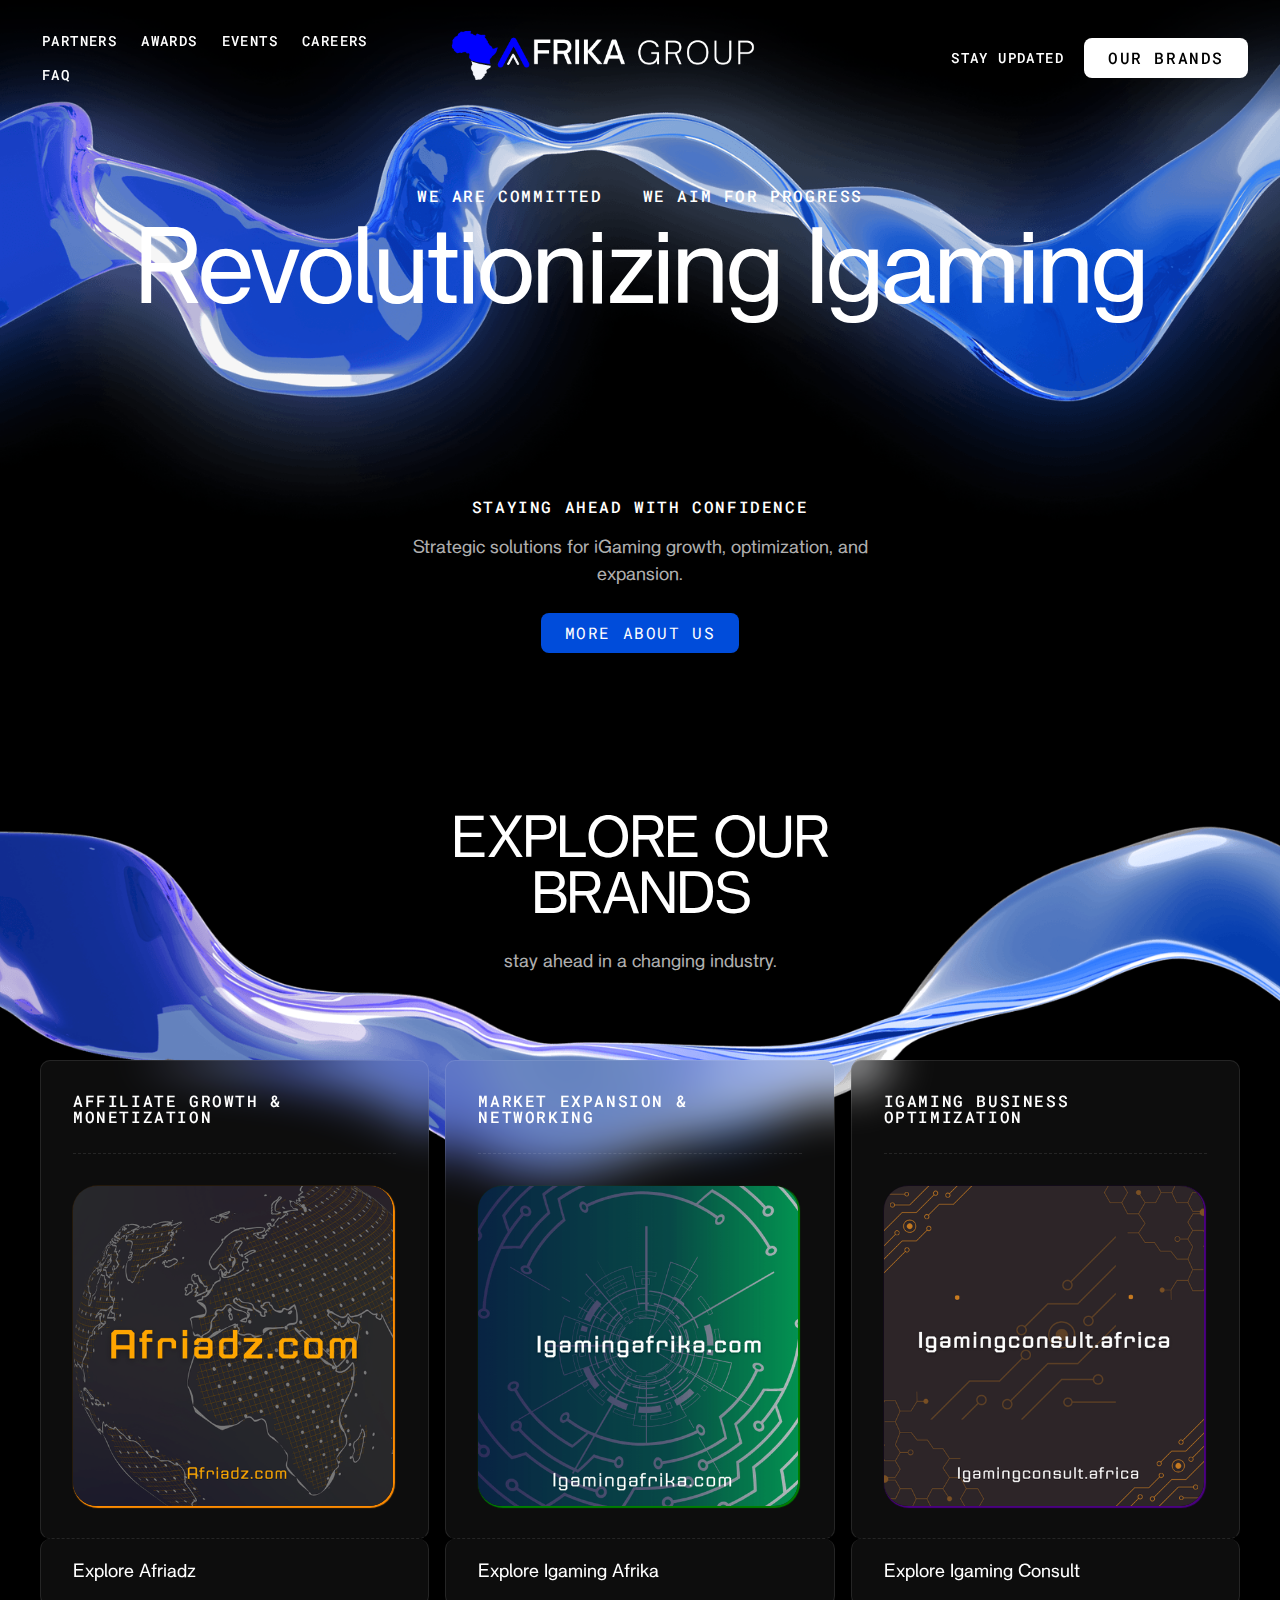
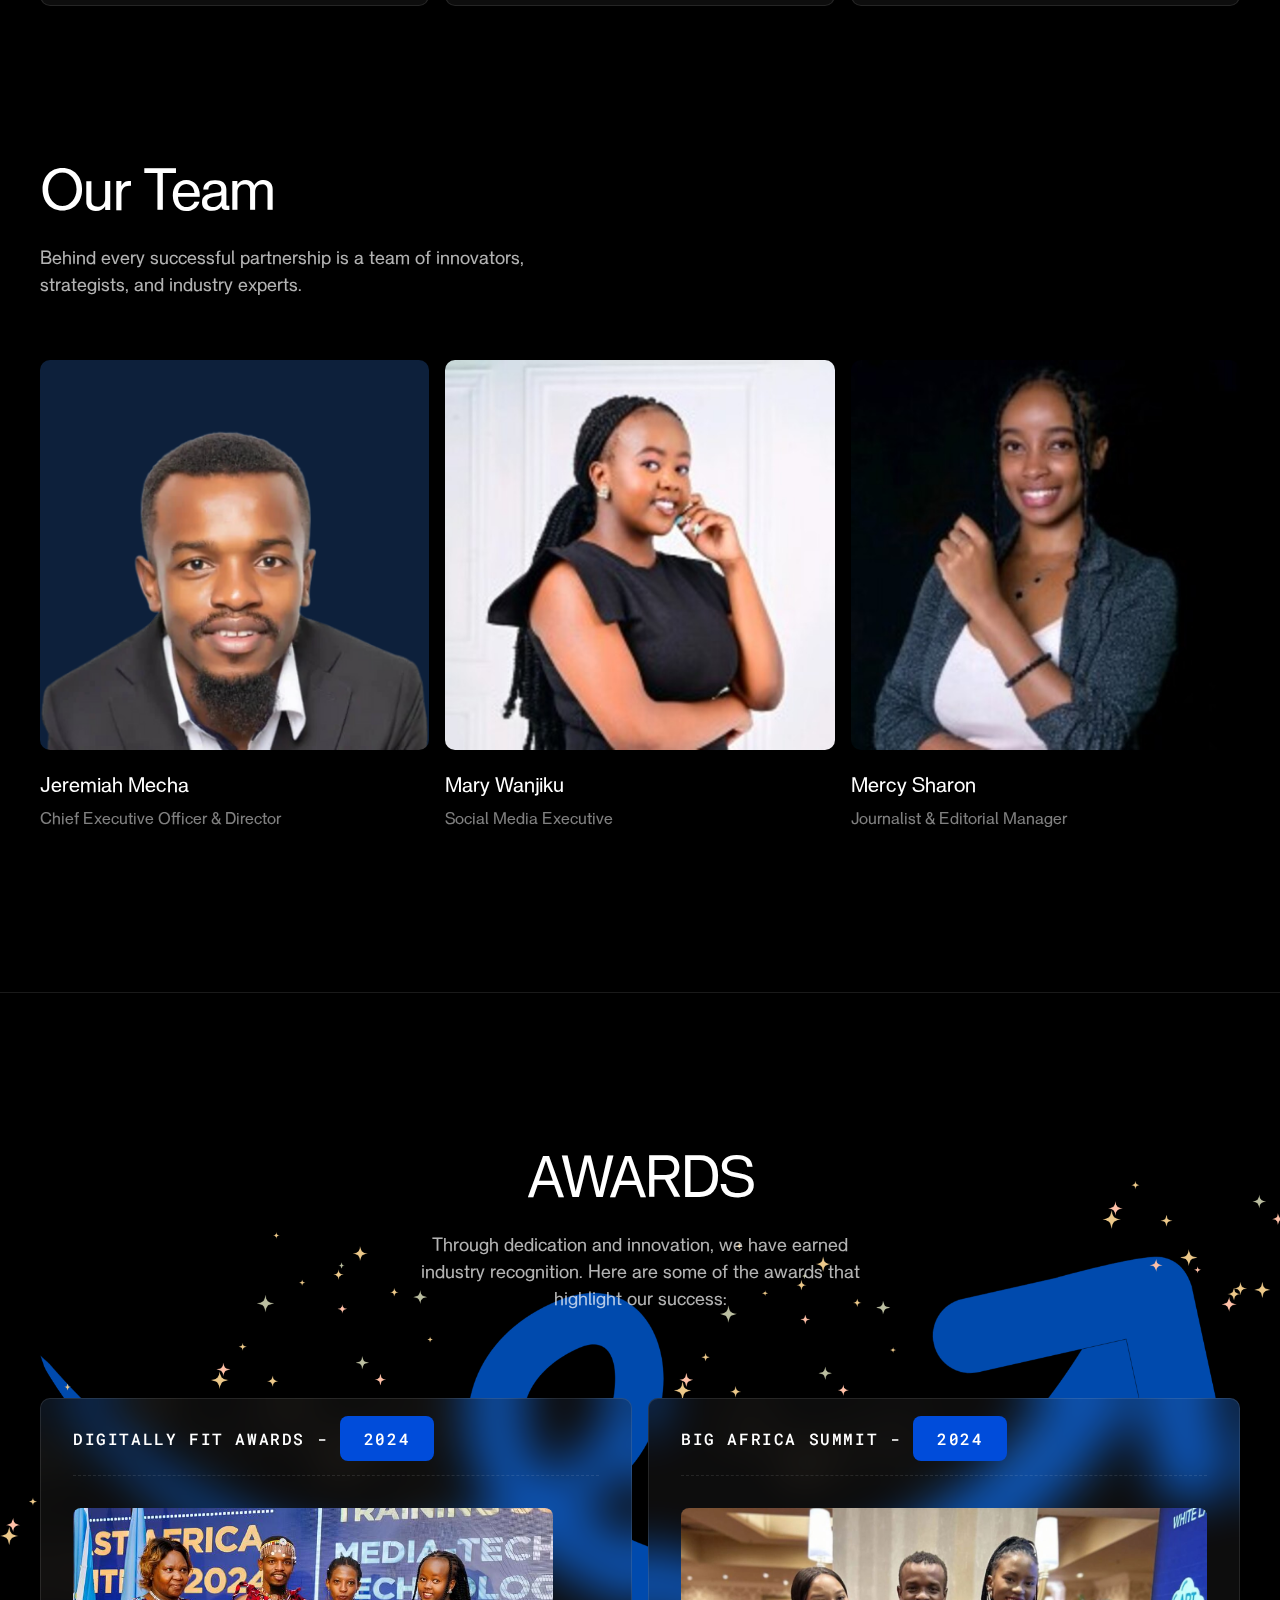
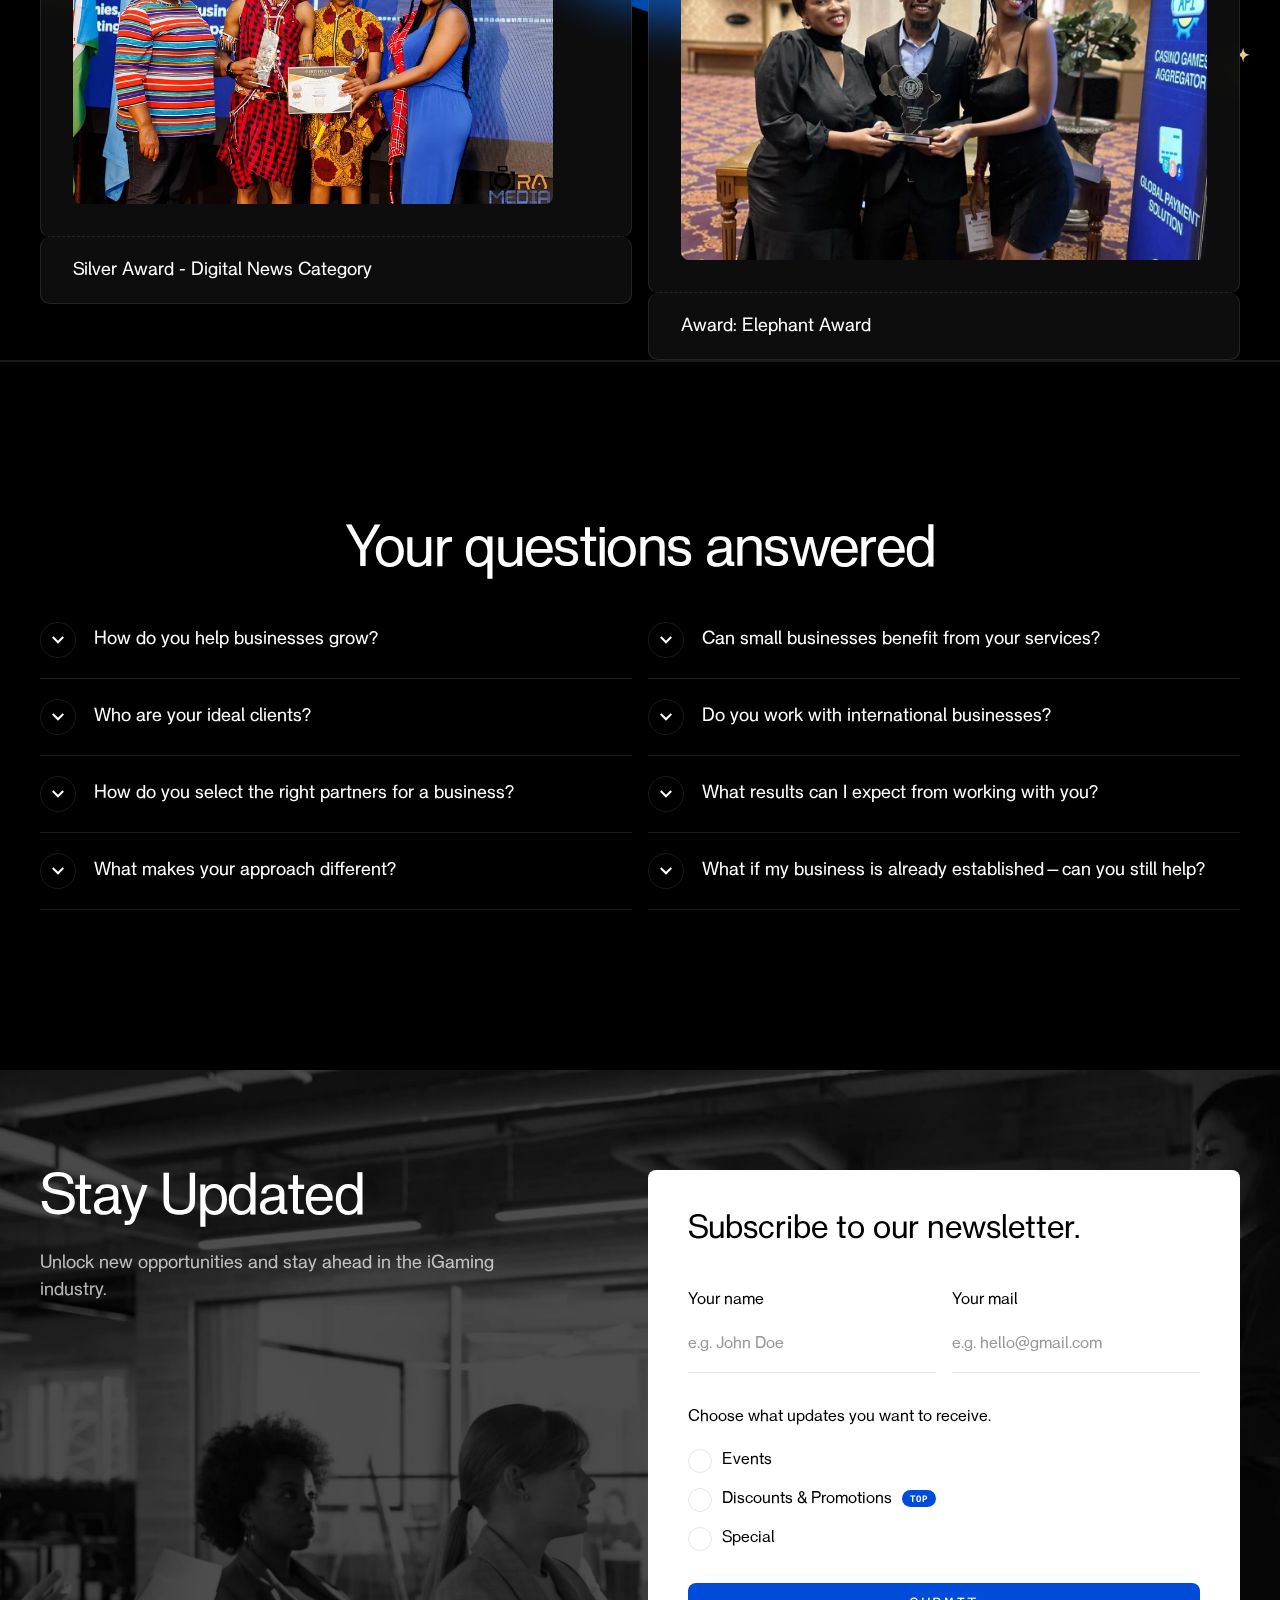
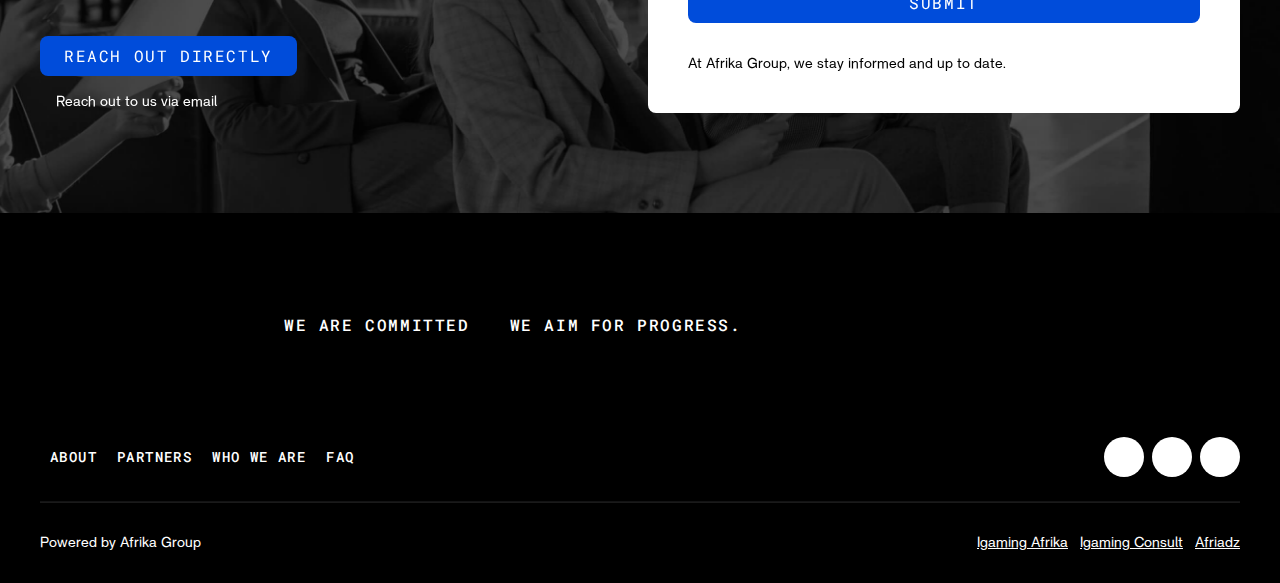
==== index.html @ 5b132856 "all" ====
<!DOCTYPE html><!-- This site was created in Webflow. https://webflow.com -->
<!-- Last Published: Sat Feb 15 2025 08:48:13 GMT+0000 (Coordinated Universal Time) -->
<html data-wf-domain="jeremiahs-supercool-site-c02267.webflow.io" data-wf-page="67b03b246d40c60acac0adfa" data-wf-site="67b03b246d40c60acac0adc1" data-wf-status="1">

<head>
	<meta charset="utf-8">
	<title>Afrika Group | Revolutionizing Igaming</title>
	<meta content="Revolutionizing Igaming - Strategic solutions for iGaming growth, optimization, and expansion." property="og:title">
	<meta content="Revolutionizing Igaming - Strategic solutions for iGaming growth, optimization, and expansion." property="twitter:title">
	<meta content="width=device-width, initial-scale=1" name="viewport">
	<link href="../cdn.prod.website-files.com/67b03b246d40c60acac0adc1/css/jeremiahs-supercool-site-c02267.webflow.5935816cc.css" rel="stylesheet" type="text/css">
	<link href="https://fonts.googleapis.com" rel="preconnect">
	<link href="https://fonts.gstatic.com" rel="preconnect" crossorigin="anonymous">
	<script src="../ajax.googleapis.com/ajax/libs/webfont/1.6.26/webfont.js" type="text/javascript"></script>
	<script type="text/javascript">
		WebFont.load({
			google: {
				families: ["Roboto Mono:regular,500,600,700"]
			}
		});
	</script>
	<script type="text/javascript">
		! function (o, c) {
			var n = c.documentElement,
				t = " w-mod-";
			n.className += t + "js", ("ontouchstart" in o || o.DocumentTouch && c instanceof DocumentTouch) && (n.className += t + "touch")
		}(window, document);
	</script>
	<link href="../cdn.prod.website-files.com/67b03b246d40c60acac0adc1/67b042ef4b77b1d5955466fb_logo3.svg" rel="shortcut icon" type="image/x-icon">
	<link href="../cdn.prod.website-files.com/67b03b246d40c60acac0adc1/67b042ef4b77b1d5955466fb_logo3.svg" rel="apple-touch-icon">
</head>


<style>

	:root {
		--hue: 223;
		--bg: hsl(var(--hue),90%,95%);
		--fg: hsl(var(--hue),90%,5%);
		--trans-dur: 0.3s;
		font-size: calc(16px + (24 - 16) * (100vw - 320px) / (1280 - 320));
	}
	
	#the_loader {
		padding: 1.5em 0;
		background-color: var(--bg);
		color: var(--fg);
		font: 1em/1.5 sans-serif;
		height: 100vh;
		display: grid;
		place-items: center;
		transition: background-color var(--trans-dur);
	}
	.ip {
		width: 8em;
		height: 4em;
	}
	.ip__track {
		stroke: hsl(var(--hue),90%,90%);
		transition: stroke var(--trans-dur);
	}
	.ip__worm1,
	.ip__worm2 {
		animation: worm1 2s linear infinite;
	}
	.ip__worm2 {
		animation-name: worm2;
	}
	
	/* Dark theme */
	@media (prefers-color-scheme: dark) {
		:root {
			--bg: hsl(var(--hue),90%,5%);
			--fg: hsl(var(--hue),90%,95%);
		}
		.ip__track {
			stroke: hsl(var(--hue),90%,15%);
		}
	}
	
	/* Animation */
	@keyframes worm1 {
		from {
			stroke-dashoffset: 0;
		}
		50% {
			animation-timing-function: steps(1);
			stroke-dashoffset: -358;
		}
		50.01% {
			animation-timing-function: linear;
			stroke-dashoffset: 358;
		}
		to {
			stroke-dashoffset: 0;
		}
	}
	@keyframes worm2 {
		from {
			stroke-dashoffset: 358;
		}
		50% {
			stroke-dashoffset: 0;
		}
		to {
			stroke-dashoffset: -358;
		}
	}

	@media (max-width: 600px) { 
		.year-button {
			padding: 10px !important;
		}
	}

	@media (max-width: 400px) { 
		.year-button {
			padding: 5px !important;
		}
	}
</style>

<div id="the_loader" style="position: absolute;z-index: 9999;width: 100vw;height: 100vh;">
	<svg class="ip" viewBox="0 0 256 128" width="256px" height="128px" xmlns="http://www.w3.org/2000/svg">
		<defs>
			<linearGradient id="grad1" x1="0" y1="0" x2="1" y2="0">
				<stop offset="0%" stop-color="#5ebd3e" />
				<stop offset="33%" stop-color="#ffb900" />
				<stop offset="67%" stop-color="#f78200" />
				<stop offset="100%" stop-color="#e23838" />
			</linearGradient>
			<linearGradient id="grad2" x1="1" y1="0" x2="0" y2="0">
				<stop offset="0%" stop-color="#e23838" />
				<stop offset="33%" stop-color="#973999" />
				<stop offset="67%" stop-color="#009cdf" />
				<stop offset="100%" stop-color="#5ebd3e" />
			</linearGradient>
		</defs>
		<g fill="none" stroke-linecap="round" stroke-width="16">
			<g class="ip__track" stroke="#ddd">
				<path d="M8,64s0-56,60-56,60,112,120,112,60-56,60-56"/>
				<path d="M248,64s0-56-60-56-60,112-120,112S8,64,8,64"/>
			</g>
			<g stroke-dasharray="180 656">
				<path class="ip__worm1" stroke="url(#grad1)" stroke-dashoffset="0" d="M8,64s0-56,60-56,60,112,120,112,60-56,60-56"/>
				<path class="ip__worm2" stroke="url(#grad2)" stroke-dashoffset="358" d="M248,64s0-56-60-56-60,112-120,112S8,64,8,64"/>
			</g>
		</g>
	</svg>
</div>


<script>
    document.addEventListener("DOMContentLoaded", function () {
      document.getElementById("the_loader").style.display = "none";
    });
  </script>


<body>
	<div class="page-wrap">
		<div data-animation="default" data-collapse="medium" data-duration="400" data-easing="ease" data-easing2="ease" role="banner" class="navbar w-nav">
			<div class="navbar-contents">
				<nav role="navigation" id="w-node-f1c308e5-a656-2ef3-31f7-094629e39794-29e39792" class="nav-menu w-nav-menu">
					<!-- <a href="#About" class="nav-link">About</a> -->
					<a href="partners.html" class="nav-link">partners</a>
					<a href="#awards" class="nav-link">Awards</a>
					<a href="events.html" class="nav-link">Events</a>
					<a href="careers.html" class="nav-link">Careers</a>
					<a href="#FAQ" class="nav-link">FAQ</a>
					<div class="nav-right-content mobile">
						<a href="#our-brands" class="white-button w-button">Our Brands</a>
					</div>
				</nav><img src="./assets/images/logo.png" loading="lazy" id="w-node-c73aadeb-e73d-9218-7974-1951b9d01444-29e39792" alt="" class="image">
				<div id="w-node-f1c308e5-a656-2ef3-31f7-094629e397a4-29e39792" class="nav-right">
					<div class="menu-button w-nav-button"><img loading="lazy" src="../cdn.prod.website-files.com/67b03b246d40c60acac0adc1/67b03b246d40c60acac0ae15_hamburger%20white.svg" alt=""></div>
					<div class="nav-right-content desktop">
						<a href="#stay-updated" class="nav-link">Stay Updated</a>
						<a href="#our-brands" class="white-button w-button">Our Brands</a>
					</div>
				</div>
			</div>
		</div>
		<section class="hero-ribbon-section"><img src="../cdn.prod.website-files.com/67b03b246d40c60acac0adc1/67b03b246d40c60acac0ae3a_hero%20ribbon.png" loading="lazy" sizes="100vw" srcset="../cdn.prod.website-files.com/67b03b246d40c60acac0adc1/67b03b246d40c60acac0ae3a_hero%20ribbon-p-500.png 500w, ../cdn.prod.website-files.com/67b03b246d40c60acac0adc1/67b03b246d40c60acac0ae3a_hero%20ribbon-p-800.png 800w, ../cdn.prod.website-files.com/67b03b246d40c60acac0adc1/67b03b246d40c60acac0ae3a_hero%20ribbon-p-1080.png 1080w, ../cdn.prod.website-files.com/67b03b246d40c60acac0adc1/67b03b246d40c60acac0ae3a_hero%20ribbon-p-1600.png 1600w, ../cdn.prod.website-files.com/67b03b246d40c60acac0adc1/67b03b246d40c60acac0ae3a_hero%20ribbon-p-2000.png 2000w, ../cdn.prod.website-files.com/67b03b246d40c60acac0adc1/67b03b246d40c60acac0ae3a_hero%20ribbon-p-2600.png 2600w, ../cdn.prod.website-files.com/67b03b246d40c60acac0adc1/67b03b246d40c60acac0ae3a_hero%20ribbon.png 3200w" alt="" class="ribbon-image">
			<div class="center-content center-text">
				<div class="tag-flex">
					<div class="title">WE ARE COMMITTED</div>
					<div class="title">WE AIM FOR PROGRESS</div>
				</div>
				<h1 class="large-heading">Revolutionizing Igaming<br></h1>
			</div>
		</section>
		<section>
			<div class="w-layout-blockcontainer container w-container">
				<div class="center-content center-text">
					<div class="limit">
						<div class="title">Staying Ahead with Confidence</div>
						<p class="medium-text">Strategic solutions for iGaming growth, optimization, and expansion.</p><a href="#our-brands" class="blue-button w-button">MORE ABOUT US</a>
					</div>
				</div>
			</div>
		</section>
		<section id="our-brands" class="section no-padding-bottom">
			<div class="w-layout-blockcontainer container w-container">
				<div class="center-content center-text">
					<div class="limit">
						<h2 class="heading">EXPLORE OUR BRANDS</h2>
						<p class="medium-text">stay ahead in a changing industry.</p>
					</div>
				</div>
				<div class="three-column-grid">
					<div id="w-node-_9789a8bc-1dfc-077c-27cb-8695eda81ac9-cac0adfa">
						<div id="w-node-_062f6845-7dc7-faf8-e63d-849e2cb70be8-cac0adfa" class="pricing-top">
							<div class="pricing-head">
								<div class="title">Affiliate Growth & Monetization</div>
							</div>
							<div class="pricing-card-content">
								<div><img  style="box-shadow: 1px 1px 1px 1px darkorange;border-radius: 24px;" src="../cdn.prod.website-files.com/67b03b246d40c60acac0adc1/67b04ccd7be8437b3c343221_afri001.png" loading="lazy" sizes="(max-width: 479px) 100vw, (max-width: 683px) 79vw, (max-width: 767px) 540px, (max-width: 991px) 39vw, 25vw" srcset="../cdn.prod.website-files.com/67b03b246d40c60acac0adc1/67b04ccd7be8437b3c343221_afri001-p-500.png 500w, ../cdn.prod.website-files.com/67b03b246d40c60acac0adc1/67b04ccd7be8437b3c343221_afri001.png 540w" alt=""></div>
							</div>
						</div><a id="w-node-_53884f6f-ca80-f752-6f72-e702b2643e42-cac0adfa" href="https://afriadz.com/" target="_blank" class="pricing-card-button w-button">Explore Afriadz</a>
					</div>
					<div id="w-node-_4b92cdf9-72dc-0ec3-8469-94baaa8ecfd9-cac0adfa">
						<div id="w-node-_4b92cdf9-72dc-0ec3-8469-94baaa8ecfda-cac0adfa" class="pricing-top">
							<div class="pricing-head">
								<div class="title">Market Expansion & Networking</div>
							</div>
							<div class="pricing-card-content">
								<div><img  style="box-shadow: 1px 1px 1px 1px green;border-radius: 24px;" src="../cdn.prod.website-files.com/67b03b246d40c60acac0adc1/67b04fbc1aafb043ca4b221d_afri002.png" loading="lazy" sizes="(max-width: 479px) 100vw, (max-width: 683px) 79vw, (max-width: 767px) 540px, (max-width: 991px) 39vw, 25vw" srcset="../cdn.prod.website-files.com/67b03b246d40c60acac0adc1/67b04fbc1aafb043ca4b221d_afri002-p-500.png 500w, ../cdn.prod.website-files.com/67b03b246d40c60acac0adc1/67b04fbc1aafb043ca4b221d_afri002.png 540w" alt=""></div>
							</div>
						</div><a id="w-node-_4b92cdf9-72dc-0ec3-8469-94baaa8ecfe9-cac0adfa" href="https://igamingafrika.com/"  target="_blank"  class="pricing-card-button w-button">Explore Igaming Afrika</a>
					</div>
					<div id="w-node-_1c8ebea2-18cb-4f6b-94df-e566737e176b-cac0adfa">
						<div id="w-node-_1c8ebea2-18cb-4f6b-94df-e566737e176c-cac0adfa" class="pricing-top">
							<div class="pricing-head">
								<div class="title">iGaming Business Optimization</div>
							</div>
							<div class="pricing-card-content">
								<div><img  style="box-shadow: 1px 1px 1px 1px indigo;border-radius: 24px;" src="../cdn.prod.website-files.com/67b03b246d40c60acac0adc1/67b051c9ce465610d7cd93ba_afri003.png" loading="lazy" sizes="(max-width: 479px) 100vw, (max-width: 683px) 79vw, (max-width: 767px) 540px, (max-width: 991px) 39vw, 25vw" srcset="../cdn.prod.website-files.com/67b03b246d40c60acac0adc1/67b051c9ce465610d7cd93ba_afri003-p-500.png 500w, ../cdn.prod.website-files.com/67b03b246d40c60acac0adc1/67b051c9ce465610d7cd93ba_afri003.png 540w" alt=""></div>
							</div>
						</div><a id="w-node-_1c8ebea2-18cb-4f6b-94df-e566737e177b-cac0adfa" href="https://igamingconsult.africa/"  target="_blank"  class="pricing-card-button w-button">Explore Igaming Consult</a>
					</div>
				</div>
			</div><img src="../cdn.prod.website-files.com/67b03b246d40c60acac0adc1/67b03b246d40c60acac0ae45_pricing%20ribbon%20%281%29.png" loading="lazy" sizes="(max-width: 3200px) 100vw, 3200px" srcset="../cdn.prod.website-files.com/67b03b246d40c60acac0adc1/67b03b246d40c60acac0ae45_pricing%20ribbon%20%281%29-p-500.png 500w, ../cdn.prod.website-files.com/67b03b246d40c60acac0adc1/67b03b246d40c60acac0ae45_pricing%20ribbon%20%281%29-p-800.png 800w, ../cdn.prod.website-files.com/67b03b246d40c60acac0adc1/67b03b246d40c60acac0ae45_pricing%20ribbon%20%281%29-p-1080.png 1080w, ../cdn.prod.website-files.com/67b03b246d40c60acac0adc1/67b03b246d40c60acac0ae45_pricing%20ribbon%20%281%29-p-1600.png 1600w, ../cdn.prod.website-files.com/67b03b246d40c60acac0adc1/67b03b246d40c60acac0ae45_pricing%20ribbon%20%281%29-p-2000.png 2000w, ../cdn.prod.website-files.com/67b03b246d40c60acac0adc1/67b03b246d40c60acac0ae45_pricing%20ribbon%20%281%29-p-2600.png 2600w, ../cdn.prod.website-files.com/67b03b246d40c60acac0adc1/67b03b246d40c60acac0ae45_pricing%20ribbon%20%281%29.png 3200w" alt="" class="pricing-ribbon">
		</section>
		<!-- <section id="Schedule">
			<div class="w-layout-blockcontainer container w-container"></div>
		</section> -->

		<section id="Speakers" class="section">
			<div class="w-layout-blockcontainer container w-container">
				<div class="limit-medium">
					<h2>Our Team</h2>
					<p class="medium-text">Behind every successful partnership is a team of innovators, strategists, and industry experts.</p>
				</div>
				<div class="three-column-grid">
					<div id="w-node-_419e9681-b65a-7af0-a5ce-63af498f3977-cac0adfa">
						<div data-w-id="766f13bf-3231-d61a-e598-9960c8a73c3d" class="speaker-image-wrap"><img src="../cdn.prod.website-files.com/67b03b246d40c60acac0adc1/67b04382ad08650c0fc1c586_ceo.png" loading="lazy" width="415" alt=""></div>
						<div class="space-top-small">
							<h6>Jeremiah Mecha</h6>
							<div class="opacity-white-text">Chief Executive Officer & Director</div>
						</div>
					</div>
					<div id="w-node-_3360fdd5-392e-439f-88aa-cd5b53fd0cb7-cac0adfa">
						<div data-w-id="3360fdd5-392e-439f-88aa-cd5b53fd0cb8" class="speaker-image-wrap"><img src="../cdn.prod.website-files.com/67b03b246d40c60acac0adc1/67b043827426b7ddc9a68a10_sm.jpg" loading="lazy" alt=""></div>
						<div class="space-top-small">
							<h6>Mary Wanjiku</h6>
							<div class="opacity-white-text">Social Media Executive</div>
						</div>
					</div>
					<div id="w-node-c9d38d0c-b1ac-b1c5-24a0-336c18a6b588-cac0adfa">
						<div data-w-id="c9d38d0c-b1ac-b1c5-24a0-336c18a6b589" class="speaker-image-wrap"><img src="../cdn.prod.website-files.com/67b03b246d40c60acac0adc1/67b043829907ad52f7f337f1_jo.jpg" loading="lazy" alt=""></div>
						<div class="space-top-small">
							<h6>Mercy Sharon</h6>
							<div class="opacity-white-text">Journalist & Editorial Manager</div>
						</div>
					</div>
				</div>
			</div>
		</section>
		<div class="section-separator"></div>
		<section id="awards"  class="section no-padding-bottom">
			<div class="w-layout-blockcontainer container w-container">
				<div class="center-content center-text">
					<div class="limit">
						<h2 class="heading">AWARDS</h2>
						<p class="medium-text">Through dedication and innovation, we have earned industry recognition. Here are some of the awards that highlight our success:</p>
					</div>
				</div>
				<div class="two-column-grid">
					<div id="w-node-_9789a8bc-1dfc-077c-27cb-8695eda81ac9-cac0adfa">
						<div id="w-node-_062f6845-7dc7-faf8-e63d-849e2cb70be8-cac0adfa" class="pricing-top">
							<div class="pricing-head">
								<div class="title">Digitally Fit Awards  - <span class="blue-button year-button">2024</span></div>
							</div>
							<div class="pricing-card-content">
								<div><img  style="border-radius: 8px;" src="./assets/images/awards/award-1.jpg" loading="lazy" sizes="(max-width: 479px) 100vw, (max-width: 683px) 79vw, (max-width: 767px) 540px, (max-width: 991px) 39vw, 25vw" srcset="./assets/images/awards/award-1.jpg 500w, ./assets/images/awards/award-1.jpg 540w" alt=""></div>
							</div>
						</div><a id="w-node-_53884f6f-ca80-f752-6f72-e702b2643e42-cac0adfa" href="#!" target="_blank" class="pricing-card-button w-button"> Silver Award - Digital News Category</a>
					</div>

					<div id="w-node-_9789a8bc-1dfc-077c-27cb-8695eda81ac9-cac0adfa">
						<div id="w-node-_062f6845-7dc7-faf8-e63d-849e2cb70be8-cac0adfa" class="pricing-top">
							<div class="pricing-head">
								<div class="title"> BiG Africa Summit - <span class="blue-button year-button">2024</span></div>
							</div>
							<div class="pricing-card-content">
								<div><img  style="border-radius: 8px;" src="./assets/images/awards/award-2.jpg" loading="lazy" sizes="(max-width: 479px) 100vw, (max-width: 683px) 79vw, (max-width: 767px) 540px, (max-width: 991px) 39vw, 25vw" srcset="./assets/images/awards/award-2.jpg 500w, ./assets/images/awards/award-2.jpg 540w" alt=""></div>
							</div>
						</div><a id="w-node-_53884f6f-ca80-f752-6f72-e702b2643e42-cac0adfa" href="#!" target="_blank" class="pricing-card-button w-button">Award: Elephant Award</a>
					</div>
					
				</div>
			</div>
			<img src="./assets/images/celebration.png" loading="lazy" sizes="(max-width: 3200px) 100vw, 3200px" srcset="./assets/images/celebration.png" alt="" class="pricing-ribbon">
		</section>
		<div class="section-separator"></div>
		<section id="Sponsors" class="section no-padding-bottom " style="display: none;">
			<div class="w-layout-blockcontainer container w-container">
				<div class="center-content center-text">
					<div class="limit-medium">
						<h2>Powering the world’s best igaming companies</h2>
						<p class="medium-text">We bridge the gap between businesses, affiliates, and industry leaders, creating synergies that drive sustained growth.</p>
					</div>
				</div>
				<div data-current="Tab 1" data-easing="ease" data-duration-in="300" data-duration-out="100" class="w-tabs">
					<div class="tabs-menu w-tab-menu"><a data-w-tab="Tab 1" class="tab-link w-inline-block w-tab-link w--current">
							<div class="title in-tabs">OUR brands</div>
						</a><a data-w-tab="Tab 2" class="tab-link w-inline-block w-tab-link"></a></div>
					<div class="w-tab-content">
						<div data-w-tab="Tab 1" class="w-tab-pane w--tab-active">
							<div class="logos-grid">
								<div id="w-node-c090fa92-261f-d394-4005-479f9d018b44-cac0adfa" class="logo-wrap"><img src="../cdn.prod.website-files.com/67b03b246d40c60acac0adc1/67b044b876184728139d253e_igamingafrika.png" loading="lazy" width="306" sizes="(max-width: 479px) 100vw, (max-width: 767px) 38vw, (max-width: 991px) 25vw, 27vw" alt="" srcset="../cdn.prod.website-files.com/67b03b246d40c60acac0adc1/67b044b876184728139d253e_igamingafrika-p-500.png 500w, ../cdn.prod.website-files.com/67b03b246d40c60acac0adc1/67b044b876184728139d253e_igamingafrika-p-800.png 800w, ../cdn.prod.website-files.com/67b03b246d40c60acac0adc1/67b044b876184728139d253e_igamingafrika.png 2048w"></div>
								<div id="w-node-_7752ee2b-7205-ff8d-7a6c-41a0b8c26131-cac0adfa" class="logo-wrap"><img src="../cdn.prod.website-files.com/67b03b246d40c60acac0adc1/67b044b8ed0166efc95d808a_logo3%20%281%29.png" loading="lazy" width="373" alt=""></div>
								<div id="w-node-cc00a6bf-ac28-d31d-c346-06865a7b6da5-cac0adfa" class="logo-wrap"><img src="../cdn.prod.website-files.com/67b03b246d40c60acac0adc1/67b044b8949c9dd5de51831a_igaming-consult.jpg" loading="lazy" width="338" alt=""></div>
							</div>
						</div>
						<div data-w-tab="Tab 2" class="w-tab-pane">
							<div class="logos-grid">
								<div id="w-node-f9a7f542-d24e-9c0a-848b-42ce7df4d41c-cac0adfa" class="logo-wrap"><img src="../cdn.prod.website-files.com/67b03b246d40c60acac0adc1/67b03b246d40c60acac0ae1e_KOBE-black.svg" loading="lazy" alt=""></div>
								<div id="w-node-f9a7f542-d24e-9c0a-848b-42ce7df4d41e-cac0adfa" class="logo-wrap"><img src="../cdn.prod.website-files.com/67b03b246d40c60acac0adc1/67b03b246d40c60acac0ae21_Manila-black.svg" loading="lazy" alt=""></div>
								<div id="w-node-f9a7f542-d24e-9c0a-848b-42ce7df4d420-cac0adfa" class="logo-wrap"><img src="../cdn.prod.website-files.com/67b03b246d40c60acac0adc1/67b03b246d40c60acac0ae1d_Swiss-black.svg" loading="lazy" alt=""></div>
								<div id="w-node-f9a7f542-d24e-9c0a-848b-42ce7df4d422-cac0adfa" class="logo-wrap"><img src="../cdn.prod.website-files.com/67b03b246d40c60acac0adc1/67b03b246d40c60acac0ae27_Montreal-black.svg" loading="lazy" alt=""></div>
								<div id="w-node-f9a7f542-d24e-9c0a-848b-42ce7df4d424-cac0adfa" class="logo-wrap"><img src="../cdn.prod.website-files.com/67b03b246d40c60acac0adc1/67b03b246d40c60acac0ae22_theo-black.svg" loading="lazy" alt=""></div>
								<div id="w-node-f9a7f542-d24e-9c0a-848b-42ce7df4d426-cac0adfa" class="logo-wrap"><img src="../cdn.prod.website-files.com/67b03b246d40c60acac0adc1/67b03b246d40c60acac0ae1e_KOBE-black.svg" loading="lazy" alt=""></div>
								<div id="w-node-f9a7f542-d24e-9c0a-848b-42ce7df4d428-cac0adfa" class="logo-wrap"><img src="../cdn.prod.website-files.com/67b03b246d40c60acac0adc1/67b03b246d40c60acac0ae27_Montreal-black.svg" loading="lazy" alt=""></div>
								<div id="w-node-f9a7f542-d24e-9c0a-848b-42ce7df4d42a-cac0adfa" class="logo-wrap"><img src="../cdn.prod.website-files.com/67b03b246d40c60acac0adc1/67b03b246d40c60acac0ae1d_Swiss-black.svg" loading="lazy" alt=""></div>
							</div>
						</div>
					</div>
				</div>
				<div class="space-top-medium">
					<div class="center-content"><a href="#our-brands" class="blue-button w-button">MORE ABOUT OUR BRANDS</a></div>
				</div>
			</div>
		</section>
		<section class="section" style="display: none;">
			<div class="w-layout-blockcontainer container w-container">
				<div class="center-content center-text">
					<h2>Testimonials</h2>
				</div>
				<div class="three-column-grid">
					<div id="w-node-_96f9256b-8686-d6b6-abe8-7801de205243-cac0adfa" class="testimonial-card">
						<div class="center-content center-text"><img src="../cdn.prod.website-files.com/67b03b246d40c60acac0adc1/67b03b246d40c60acac0ae2d_%E2%80%9C.svg" loading="lazy" alt="">
							<div class="space-top-tiny">
								<div class="large-text">"Their insights and networking opportunities gave our business the competitive edge we needed."</div>
							</div>
						</div>
						<div class="center-content center-text"><img src="../cdn.prod.website-files.com/67b03b246d40c60acac0adc1/67b03b246d40c60acac0ae47_testimonial%20portrait%201.png" loading="lazy" width="40" alt="" class="testimonial-portrait">
							<div>Emily Davis</div>
							<div class="opacity-white-text">Igaming Operator</div>
						</div>
					</div>
					<div id="w-node-_865f6565-fa46-75f8-affe-dc0e708c3f11-cac0adfa" class="testimonial-card">
						<div class="center-content center-text"><img src="../cdn.prod.website-files.com/67b03b246d40c60acac0adc1/67b03b246d40c60acac0ae2d_%E2%80%9C.svg" loading="lazy" alt="">
							<div class="space-top-tiny">
								<div class="large-text">"Afrika Group helped ustap into new audiences and scale efficiently with effective market expansion strategies."</div>
							</div>
						</div>
						<div class="center-content center-text"><img src="../cdn.prod.website-files.com/67b03b246d40c60acac0adc1/67b03b246d40c60acac0ae2f_testimonial%20portrait%202.png" loading="lazy" width="40" alt="" class="testimonial-portrait">
							<div>John Smith</div>
							<div class="opacity-white-text">Igaming Affiliate</div>
						</div>
					</div>
					<div id="w-node-e1020210-f0d1-5827-cbb0-4002b6b14bbe-cac0adfa" class="testimonial-card">
						<div class="center-content center-text"><img src="../cdn.prod.website-files.com/67b03b246d40c60acac0adc1/67b03b246d40c60acac0ae2d_%E2%80%9C.svg" loading="lazy" alt="">
							<div class="space-top-tiny">
								<div class="large-text">"Working with AfrikaGroup was a game-changer, ourengagement andrevenue skyrocketed!"</div>
							</div>
						</div>
						<div class="center-content center-text"><img src="../cdn.prod.website-files.com/67b03b246d40c60acac0adc1/67b03b246d40c60acac0ae41_speaker%202.png" loading="lazy" width="40" sizes="40px" alt="" srcset="../cdn.prod.website-files.com/67b03b246d40c60acac0adc1/67b03b246d40c60acac0ae41_speaker%202-p-500.png 500w, ../cdn.prod.website-files.com/67b03b246d40c60acac0adc1/67b03b246d40c60acac0ae41_speaker%202-p-800.png 800w, ../cdn.prod.website-files.com/67b03b246d40c60acac0adc1/67b03b246d40c60acac0ae41_speaker%202.png 832w" class="testimonial-portrait">
							<div>Lisa Nguyen</div>
							<div class="opacity-white-text">Industry Leader</div>
						</div>
					</div>
				</div>
			</div>
		</section>
		<div class="section-separator"></div>
		
		<section id="FAQ" class="section">
			<div class="w-layout-blockcontainer container w-container">
				<div class="center-content center-text">
					<h2>Your questions answered</h2>
				</div>
				<div class="faq-split">
					<div id="w-node-_7ae5a19e-99b7-6cc7-c3f9-2ef453629218-cac0adfa">
						<div id="w-node-_834b7b35-810c-605b-a56a-91a8a78333c1-cac0adfa" class="faq-accordion">
							<div class="accordion-item-trigger"><img loading="lazy" src="../cdn.prod.website-files.com/67b03b246d40c60acac0adc1/67b03b246d40c60acac0ae28_white%20accordion.svg" alt="">
								<div>How do you help businesses grow?</div>
							</div>
							<div class="accordion-item-content">
								<div class="answer">We connect businesses with high-impact partners who can amplify their reach, enhance brand credibility, and drive meaningful conversions.</div>
							</div>
						</div>
						<div id="w-node-fc0bb284-7b91-e004-de43-2efc89c5caf8-cac0adfa" class="faq-accordion">
							<div class="accordion-item-trigger"><img loading="lazy" src="../cdn.prod.website-files.com/67b03b246d40c60acac0adc1/67b03b246d40c60acac0ae28_white%20accordion.svg" alt="">
								<div>Who are your ideal clients?</div>
							</div>
							<div class="accordion-item-content">
								<div class="answer">We work with businesses looking to scale rapidly through partnerships, including startups, established brands, and industry disruptors.</div>
							</div>
						</div>
						<div id="w-node-e51ff309-3e3f-43b5-aee0-20b82d5d6899-cac0adfa" class="faq-accordion">
							<div class="accordion-item-trigger"><img loading="lazy" src="../cdn.prod.website-files.com/67b03b246d40c60acac0adc1/67b03b246d40c60acac0ae28_white%20accordion.svg" alt="">
								<div>How do you select the right partners for a business?</div>
							</div>
							<div class="accordion-item-content">
								<div class="answer">We analyze your brand, goals, and audience to match you with affiliates, influencers, and leaders who align with your vision and growth strategy.</div>
							</div>
						</div>
						<div id="w-node-_0b29a456-a971-f931-afa6-7ffaa32839e5-cac0adfa" class="faq-accordion">
							<div class="accordion-item-trigger"><img loading="lazy" src="../cdn.prod.website-files.com/67b03b246d40c60acac0adc1/67b03b246d40c60acac0ae28_white%20accordion.svg" alt="">
								<div>What makes your approach different?</div>
							</div>
							<div class="accordion-item-content">
								<div class="answer">We go beyond simple matchmaking—we create ecosystems where businesses, influencers, and industry leaders collaborate for sustainable, long-term success.</div>
							</div>
						</div>
					</div>
					<div id="w-node-_6d6b0409-5d04-c82b-2485-29aba6f2f62a-cac0adfa">
						<div id="w-node-_6d6b0409-5d04-c82b-2485-29aba6f2f62b-cac0adfa" class="faq-accordion">
							<div class="accordion-item-trigger"><img loading="lazy" src="../cdn.prod.website-files.com/67b03b246d40c60acac0adc1/67b03b246d40c60acac0ae28_white%20accordion.svg" alt="">
								<div>Can small businesses benefit from your services?</div>
							</div>
							<div class="accordion-item-content">
								<div class="answer">Absolutely! We help businesses of all sizes leverage powerful connections to accelerate their growth.</div>
							</div>
						</div>
						<div id="w-node-_6d6b0409-5d04-c82b-2485-29aba6f2f633-cac0adfa" class="faq-accordion">
							<div class="accordion-item-trigger"><img loading="lazy" src="../cdn.prod.website-files.com/67b03b246d40c60acac0adc1/67b03b246d40c60acac0ae28_white%20accordion.svg" alt="">
								<div>Do you work with international businesses?</div>
							</div>
							<div class="accordion-item-content">
								<div class="answer">Yes, we have a global network and can help businesses expand their reach beyond local markets.</div>
							</div>
						</div>
						<div id="w-node-_6d6b0409-5d04-c82b-2485-29aba6f2f63b-cac0adfa" class="faq-accordion">
							<div class="accordion-item-trigger"><img loading="lazy" src="../cdn.prod.website-files.com/67b03b246d40c60acac0adc1/67b03b246d40c60acac0ae28_white%20accordion.svg" alt="">
								<div>What results can I expect from working with you?</div>
							</div>
							<div class="accordion-item-content">
								<div class="answer">Increased brand exposure, stronger partnerships, higher engagement, and a scalable growth strategy that positions your business for long-term success.</div>
							</div>
						</div>
						<div id="w-node-_6d6b0409-5d04-c82b-2485-29aba6f2f643-cac0adfa" class="faq-accordion">
							<div class="accordion-item-trigger"><img loading="lazy" src="../cdn.prod.website-files.com/67b03b246d40c60acac0adc1/67b03b246d40c60acac0ae28_white%20accordion.svg" alt="">
								<div>What if my business is already established—can you still help?</div>
							</div>
							<div class="accordion-item-content">
								<div class="answer">Absolutely! We help established businesses scale further by connecting them with new markets, partners, and opportunities.</div>
							</div>
						</div>
					</div>
				</div>
			</div>
		</section>
		<section id="stay-updated" class="section sign-up-cta">
			<div class="w-layout-blockcontainer container w-container">
				<div class="split">
					<div id="w-node-b68b7ab8-fea2-33c9-5562-85728783115b-cac0adfa" class="spread-vertical limit">
						<div>
							<h2>Stay Updated</h2>
							<p class="medium-text">Unlock new opportunities and stay ahead in the iGaming industry.</p>
						</div>
						<div><a href="mailto:info@afrikagroup.io" class="blue-button w-button">reach out directly</a>
							<div class="tiny-text-widget"><img loading="lazy" src="../cdn.prod.website-files.com/67b03b246d40c60acac0adc1/67b03b246d40c60acac0ae34_white%20check.svg" alt="">
								<div>Reach out to us via email</div>
							</div>
						</div>
					</div>
					<div id="w-node-_6c2e5051-e8b0-866e-12d9-2b91c61eb250-cac0adfa" class="form-block w-form">
						<h4>Subscribe to our newsletter.</h4>
						<form id="email-form" name="email-form" data-name="Email Form" method="get" class="form" data-wf-page-id="67b03b246d40c60acac0adfa" data-wf-element-id="6c2e5051-e8b0-866e-12d9-2b91c61eb251">
							<div class="split-fields">
								<div><label for="name" class="field-label">Your name</label><input class="text-field w-input" maxlength="256" name="name" data-name="Name" placeholder="e.g. John Doe" type="text" id="name" required=""></div>
								<div><label for="email" class="field-label">Your mail</label><input class="text-field w-input" maxlength="256" name="email" data-name="Email" placeholder="e.g. hello@gmail.com" type="email" id="email" required=""></div>
							</div>
							<div class="radio-button-wrapper"><label for="name-2" class="field-label">Choose what updates you want to receive.</label><label class="radio-button-field w-radio">
									<div class="w-form-formradioinput w-form-formradioinput--inputType-custom radio-button w-radio-input"></div><input type="radio" name="Ticket" id="Basic" data-name="Ticket" style="opacity:0;position:absolute;z-index:-1" value="Basic"><span class="radio-button-label w-form-label" for="Basic">Events</span>
								</label><label class="radio-button-field w-radio">
									<div class="w-form-formradioinput w-form-formradioinput--inputType-custom radio-button w-radio-input"></div><input type="radio" name="Ticket" id="Premium" data-name="Ticket" style="opacity:0;position:absolute;z-index:-1" value="Premium"><span class="radio-button-label w-form-label" for="Premium">Discounts & Promotions</span>
									<div class="top-tag">top</div>
								</label><label class="radio-button-field w-radio">
									<div class="w-form-formradioinput w-form-formradioinput--inputType-custom radio-button w-radio-input"></div><input type="radio" name="Ticket" id="Special" data-name="Ticket" style="opacity:0;position:absolute;z-index:-1" value="Special"><span class="radio-button-label w-form-label" for="Special">Special</span>
								</label></div><input type="submit" data-wait="Please wait..." class="blue-button full-width w-button" value="Submit">
							<div class="tiny-text">At Afrika Group, we stay informed and up to date.</div>
						</form>
						<div class="w-form-done">
							<div>Thank you! Your submission has been received!</div>
						</div>
						<div class="w-form-fail">
							<div>Oops! Something went wrong while submitting the form.</div>
						</div>
					</div>
				</div>
			</div>
		</section>
		<section class="footer">
			<div class="w-layout-blockcontainer container w-container">
				<div class="footer-top"><a href="/" aria-current="page" class="w-inline-block w--current"><img src="../cdn.prod.website-files.com/67b03b246d40c60acac0adc1/67b042ef4b77b1d5955466fb_logo3.svg" loading="lazy" width="194" alt=""></a>
					<div class="tag-flex vertical">
						<div class="title no-space-bottom">we are committed</div>
						<div class="title no-space-bottom">We aim for progress.</div>
					</div>
				</div>
				<div class="footer-content">
					<div class="footer-1-links"><a href="#About" id="w-node-_8d47f0fd-0e1b-708d-8fa6-8d4fe9651485-e9651479" class="nav-link">About</a><a href="#Schedule" id="w-node-_8d47f0fd-0e1b-708d-8fa6-8d4fe9651487-e9651479" class="nav-link">partners</a><a href="#Speakers" id="w-node-_8d47f0fd-0e1b-708d-8fa6-8d4fe9651489-e9651479" class="nav-link">who we are</a><a href="#FAQ" class="nav-link">FAQ</a></div>
					<div class="social-logos-wrap"><a href="http://facebook.com" target="_blank" class="social-logo white w-inline-block"><img loading="lazy" src="../cdn.prod.website-files.com/67b03b246d40c60acac0adc1/67b03b246d40c60acac0ae2c_Facebook.svg" alt=""></a><a href="http://instagram.com" target="_blank" class="social-logo white w-inline-block"><img loading="lazy" src="../cdn.prod.website-files.com/67b03b246d40c60acac0adc1/67b03b246d40c60acac0ae2b_instagram-logo.svg" alt=""></a><a href="http://twitter.com" target="_blank" class="social-logo white w-inline-block"><img loading="lazy" src="../cdn.prod.website-files.com/67b03b246d40c60acac0adc1/67b03b246d40c60acac0ae35_social-media-social-media-logo-twitter.svg" alt=""></a></div>
				</div>
				<div class="footer-bottom">
					<div class="footer-bottom-content">
						<div class="small-text">Powered by Afrika Group</div>
					</div>
					<div class="footer-horizontal-links-2"><a href="https://igamingafrika.com/" target="_blank" class="footer-link-small">Igaming Afrika</a><a href="https://igamingconsult.africa/"  target="_blank" class="footer-link-small">Igaming Consult</a><a href="https://www.afriadz.com/"  target="_blank" class="footer-link-small">Afriadz</a></div>
				</div>
			</div>
		</section>
	</div>
	<script src="../d3e54v103j8qbb.cloudfront.net/js/jquery-3.5.1.min.dc5e7f18c8_site%3D67b03b246d40c60acac0adc1.js" type="text/javascript" crossorigin="anonymous"></script>
	<script src="../cdn.prod.website-files.com/67b03b246d40c60acac0adc1/js/webflow.a6cf26d5.c932aeda762b971e.js" type="text/javascript"></script>
</body>

</html>
---- cdn.prod.website-files.com/67b03b246d40c60acac0adc1/css/jeremiahs-supercool-site-c02267.webflow.5935816cc.css ----
html {
  -webkit-text-size-adjust: 100%;
  -ms-text-size-adjust: 100%;
  font-family: sans-serif;
}

body {
  margin: 0;
}

article, aside, details, figcaption, figure, footer, header, hgroup, main, menu, nav, section, summary {
  display: block;
}

audio, canvas, progress, video {
  vertical-align: baseline;
  display: inline-block;
}

audio:not([controls]) {
  height: 0;
  display: none;
}

[hidden], template {
  display: none;
}

a {
  background-color: #0000;
}

a:active, a:hover {
  outline: 0;
}

abbr[title] {
  border-bottom: 1px dotted;
}

b, strong {
  font-weight: bold;
}

dfn {
  font-style: italic;
}

h1 {
  margin: .67em 0;
  font-size: 2em;
}

mark {
  color: #000;
  background: #ff0;
}

small {
  font-size: 80%;
}

sub, sup {
  vertical-align: baseline;
  font-size: 75%;
  line-height: 0;
  position: relative;
}

sup {
  top: -.5em;
}

sub {
  bottom: -.25em;
}

img {
  border: 0;
}

svg:not(:root) {
  overflow: hidden;
}

hr {
  box-sizing: content-box;
  height: 0;
}

pre {
  overflow: auto;
}

code, kbd, pre, samp {
  font-family: monospace;
  font-size: 1em;
}

button, input, optgroup, select, textarea {
  color: inherit;
  font: inherit;
  margin: 0;
}

button {
  overflow: visible;
}

button, select {
  text-transform: none;
}

button, html input[type="button"], input[type="reset"] {
  -webkit-appearance: button;
  cursor: pointer;
}

button[disabled], html input[disabled] {
  cursor: default;
}

button::-moz-focus-inner, input::-moz-focus-inner {
  border: 0;
  padding: 0;
}

input {
  line-height: normal;
}

input[type="checkbox"], input[type="radio"] {
  box-sizing: border-box;
  padding: 0;
}

input[type="number"]::-webkit-inner-spin-button, input[type="number"]::-webkit-outer-spin-button {
  height: auto;
}

input[type="search"] {
  -webkit-appearance: none;
}

input[type="search"]::-webkit-search-cancel-button, input[type="search"]::-webkit-search-decoration {
  -webkit-appearance: none;
}

legend {
  border: 0;
  padding: 0;
}

textarea {
  overflow: auto;
}

optgroup {
  font-weight: bold;
}

table {
  border-collapse: collapse;
  border-spacing: 0;
}

td, th {
  padding: 0;
}

@font-face {
  font-family: webflow-icons;
  src: url("[data-uri]") format("truetype");
  font-weight: normal;
  font-style: normal;
}

[class^="w-icon-"], [class*=" w-icon-"] {
  speak: none;
  font-variant: normal;
  text-transform: none;
  -webkit-font-smoothing: antialiased;
  -moz-osx-font-smoothing: grayscale;
  font-style: normal;
  font-weight: normal;
  line-height: 1;
  font-family: webflow-icons !important;
}

.w-icon-slider-right:before {
  content: "";
}

.w-icon-slider-left:before {
  content: "";
}

.w-icon-nav-menu:before {
  content: "";
}

.w-icon-arrow-down:before, .w-icon-dropdown-toggle:before {
  content: "";
}

.w-icon-file-upload-remove:before {
  content: "";
}

.w-icon-file-upload-icon:before {
  content: "";
}

* {
  box-sizing: border-box;
}

html {
  height: 100%;
}

body {
  color: #333;
  background-color: #fff;
  min-height: 100%;
  margin: 0;
  font-family: Arial, sans-serif;
  font-size: 14px;
  line-height: 20px;
}

img {
  vertical-align: middle;
  max-width: 100%;
  display: inline-block;
}

html.w-mod-touch * {
  background-attachment: scroll !important;
}

.w-block {
  display: block;
}

.w-inline-block {
  max-width: 100%;
  display: inline-block;
}

.w-clearfix:before, .w-clearfix:after {
  content: " ";
  grid-area: 1 / 1 / 2 / 2;
  display: table;
}

.w-clearfix:after {
  clear: both;
}

.w-hidden {
  display: none;
}

.w-button {
  color: #fff;
  line-height: inherit;
  cursor: pointer;
  background-color: #3898ec;
  border: 0;
  border-radius: 0;
  padding: 9px 15px;
  text-decoration: none;
  display: inline-block;
}

input.w-button {
  -webkit-appearance: button;
}

html[data-w-dynpage] [data-w-cloak] {
  color: #0000 !important;
}

.w-code-block {
  margin: unset;
}

pre.w-code-block code {
  all: inherit;
}

.w-optimization {
  display: contents;
}

.w-webflow-badge, .w-webflow-badge > img {
  box-sizing: unset;
  width: unset;
  height: unset;
  max-height: unset;
  max-width: unset;
  min-height: unset;
  min-width: unset;
  margin: unset;
  padding: unset;
  float: unset;
  clear: unset;
  border: unset;
  border-radius: unset;
  background: unset;
  background-image: unset;
  background-position: unset;
  background-size: unset;
  background-repeat: unset;
  background-origin: unset;
  background-clip: unset;
  background-attachment: unset;
  background-color: unset;
  box-shadow: unset;
  transform: unset;
  direction: unset;
  font-family: unset;
  font-weight: unset;
  color: unset;
  font-size: unset;
  line-height: unset;
  font-style: unset;
  font-variant: unset;
  text-align: unset;
  letter-spacing: unset;
  -webkit-text-decoration: unset;
  text-decoration: unset;
  text-indent: unset;
  text-transform: unset;
  list-style-type: unset;
  text-shadow: unset;
  vertical-align: unset;
  cursor: unset;
  white-space: unset;
  word-break: unset;
  word-spacing: unset;
  word-wrap: unset;
  transition: unset;
}

.w-webflow-badge {
  white-space: nowrap;
  cursor: pointer;
  box-shadow: 0 0 0 1px #0000001a, 0 1px 3px #0000001a;
  visibility: visible !important;
  opacity: 1 !important;
  z-index: 2147483647 !important;
  color: #aaadb0 !important;
  overflow: unset !important;
  background-color: #fff !important;
  border-radius: 3px !important;
  width: auto !important;
  height: auto !important;
  margin: 0 !important;
  padding: 6px !important;
  font-size: 12px !important;
  line-height: 14px !important;
  text-decoration: none !important;
  display: inline-block !important;
  position: fixed !important;
  inset: auto 12px 12px auto !important;
  transform: none !important;
}

.w-webflow-badge > img {
  position: unset;
  visibility: unset !important;
  opacity: 1 !important;
  vertical-align: middle !important;
  display: inline-block !important;
}

h1, h2, h3, h4, h5, h6 {
  margin-bottom: 10px;
  font-weight: bold;
}

h1 {
  margin-top: 20px;
  font-size: 38px;
  line-height: 44px;
}

h2 {
  margin-top: 20px;
  font-size: 32px;
  line-height: 36px;
}

h3 {
  margin-top: 20px;
  font-size: 24px;
  line-height: 30px;
}

h4 {
  margin-top: 10px;
  font-size: 18px;
  line-height: 24px;
}

h5 {
  margin-top: 10px;
  font-size: 14px;
  line-height: 20px;
}

h6 {
  margin-top: 10px;
  font-size: 12px;
  line-height: 18px;
}

p {
  margin-top: 0;
  margin-bottom: 10px;
}

blockquote {
  border-left: 5px solid #e2e2e2;
  margin: 0 0 10px;
  padding: 10px 20px;
  font-size: 18px;
  line-height: 22px;
}

figure {
  margin: 0 0 10px;
}

figcaption {
  text-align: center;
  margin-top: 5px;
}

ul, ol {
  margin-top: 0;
  margin-bottom: 10px;
  padding-left: 40px;
}

.w-list-unstyled {
  padding-left: 0;
  list-style: none;
}

.w-embed:before, .w-embed:after {
  content: " ";
  grid-area: 1 / 1 / 2 / 2;
  display: table;
}

.w-embed:after {
  clear: both;
}

.w-video {
  width: 100%;
  padding: 0;
  position: relative;
}

.w-video iframe, .w-video object, .w-video embed {
  border: none;
  width: 100%;
  height: 100%;
  position: absolute;
  top: 0;
  left: 0;
}

fieldset {
  border: 0;
  margin: 0;
  padding: 0;
}

button, [type="button"], [type="reset"] {
  cursor: pointer;
  -webkit-appearance: button;
  border: 0;
}

.w-form {
  margin: 0 0 15px;
}

.w-form-done {
  text-align: center;
  background-color: #ddd;
  padding: 20px;
  display: none;
}

.w-form-fail {
  background-color: #ffdede;
  margin-top: 10px;
  padding: 10px;
  display: none;
}

label {
  margin-bottom: 5px;
  font-weight: bold;
  display: block;
}

.w-input, .w-select {
  color: #333;
  vertical-align: middle;
  background-color: #fff;
  border: 1px solid #ccc;
  width: 100%;
  height: 38px;
  margin-bottom: 10px;
  padding: 8px 12px;
  font-size: 14px;
  line-height: 1.42857;
  display: block;
}

.w-input::placeholder, .w-select::placeholder {
  color: #999;
}

.w-input:focus, .w-select:focus {
  border-color: #3898ec;
  outline: 0;
}

.w-input[disabled], .w-select[disabled], .w-input[readonly], .w-select[readonly], fieldset[disabled] .w-input, fieldset[disabled] .w-select {
  cursor: not-allowed;
}

.w-input[disabled]:not(.w-input-disabled), .w-select[disabled]:not(.w-input-disabled), .w-input[readonly], .w-select[readonly], fieldset[disabled]:not(.w-input-disabled) .w-input, fieldset[disabled]:not(.w-input-disabled) .w-select {
  background-color: #eee;
}

textarea.w-input, textarea.w-select {
  height: auto;
}

.w-select {
  background-color: #f3f3f3;
}

.w-select[multiple] {
  height: auto;
}

.w-form-label {
  cursor: pointer;
  margin-bottom: 0;
  font-weight: normal;
  display: inline-block;
}

.w-radio {
  margin-bottom: 5px;
  padding-left: 20px;
  display: block;
}

.w-radio:before, .w-radio:after {
  content: " ";
  grid-area: 1 / 1 / 2 / 2;
  display: table;
}

.w-radio:after {
  clear: both;
}

.w-radio-input {
  float: left;
  margin: 3px 0 0 -20px;
  line-height: normal;
}

.w-file-upload {
  margin-bottom: 10px;
  display: block;
}

.w-file-upload-input {
  opacity: 0;
  z-index: -100;
  width: .1px;
  height: .1px;
  position: absolute;
  overflow: hidden;
}

.w-file-upload-default, .w-file-upload-uploading, .w-file-upload-success {
  color: #333;
  display: inline-block;
}

.w-file-upload-error {
  margin-top: 10px;
  display: block;
}

.w-file-upload-default.w-hidden, .w-file-upload-uploading.w-hidden, .w-file-upload-error.w-hidden, .w-file-upload-success.w-hidden {
  display: none;
}

.w-file-upload-uploading-btn {
  cursor: pointer;
  background-color: #fafafa;
  border: 1px solid #ccc;
  margin: 0;
  padding: 8px 12px;
  font-size: 14px;
  font-weight: normal;
  display: flex;
}

.w-file-upload-file {
  background-color: #fafafa;
  border: 1px solid #ccc;
  flex-grow: 1;
  justify-content: space-between;
  margin: 0;
  padding: 8px 9px 8px 11px;
  display: flex;
}

.w-file-upload-file-name {
  font-size: 14px;
  font-weight: normal;
  display: block;
}

.w-file-remove-link {
  cursor: pointer;
  width: auto;
  height: auto;
  margin-top: 3px;
  margin-left: 10px;
  padding: 3px;
  display: block;
}

.w-icon-file-upload-remove {
  margin: auto;
  font-size: 10px;
}

.w-file-upload-error-msg {
  color: #ea384c;
  padding: 2px 0;
  display: inline-block;
}

.w-file-upload-info {
  padding: 0 12px;
  line-height: 38px;
  display: inline-block;
}

.w-file-upload-label {
  cursor: pointer;
  background-color: #fafafa;
  border: 1px solid #ccc;
  margin: 0;
  padding: 8px 12px;
  font-size: 14px;
  font-weight: normal;
  display: inline-block;
}

.w-icon-file-upload-icon, .w-icon-file-upload-uploading {
  width: 20px;
  margin-right: 8px;
  display: inline-block;
}

.w-icon-file-upload-uploading {
  height: 20px;
}

.w-container {
  max-width: 940px;
  margin-left: auto;
  margin-right: auto;
}

.w-container:before, .w-container:after {
  content: " ";
  grid-area: 1 / 1 / 2 / 2;
  display: table;
}

.w-container:after {
  clear: both;
}

.w-container .w-row {
  margin-left: -10px;
  margin-right: -10px;
}

.w-row:before, .w-row:after {
  content: " ";
  grid-area: 1 / 1 / 2 / 2;
  display: table;
}

.w-row:after {
  clear: both;
}

.w-row .w-row {
  margin-left: 0;
  margin-right: 0;
}

.w-col {
  float: left;
  width: 100%;
  min-height: 1px;
  padding-left: 10px;
  padding-right: 10px;
  position: relative;
}

.w-col .w-col {
  padding-left: 0;
  padding-right: 0;
}

.w-col-1 {
  width: 8.33333%;
}

.w-col-2 {
  width: 16.6667%;
}

.w-col-3 {
  width: 25%;
}

.w-col-4 {
  width: 33.3333%;
}

.w-col-5 {
  width: 41.6667%;
}

.w-col-6 {
  width: 50%;
}

.w-col-7 {
  width: 58.3333%;
}

.w-col-8 {
  width: 66.6667%;
}

.w-col-9 {
  width: 75%;
}

.w-col-10 {
  width: 83.3333%;
}

.w-col-11 {
  width: 91.6667%;
}

.w-col-12 {
  width: 100%;
}

.w-hidden-main {
  display: none !important;
}

@media screen and (max-width: 991px) {
  .w-container {
    max-width: 728px;
  }

  .w-hidden-main {
    display: inherit !important;
  }

  .w-hidden-medium {
    display: none !important;
  }

  .w-col-medium-1 {
    width: 8.33333%;
  }

  .w-col-medium-2 {
    width: 16.6667%;
  }

  .w-col-medium-3 {
    width: 25%;
  }

  .w-col-medium-4 {
    width: 33.3333%;
  }

  .w-col-medium-5 {
    width: 41.6667%;
  }

  .w-col-medium-6 {
    width: 50%;
  }

  .w-col-medium-7 {
    width: 58.3333%;
  }

  .w-col-medium-8 {
    width: 66.6667%;
  }

  .w-col-medium-9 {
    width: 75%;
  }

  .w-col-medium-10 {
    width: 83.3333%;
  }

  .w-col-medium-11 {
    width: 91.6667%;
  }

  .w-col-medium-12 {
    width: 100%;
  }

  .w-col-stack {
    width: 100%;
    left: auto;
    right: auto;
  }
}

@media screen and (max-width: 767px) {
  .w-hidden-main, .w-hidden-medium {
    display: inherit !important;
  }

  .w-hidden-small {
    display: none !important;
  }

  .w-row, .w-container .w-row {
    margin-left: 0;
    margin-right: 0;
  }

  .w-col {
    width: 100%;
    left: auto;
    right: auto;
  }

  .w-col-small-1 {
    width: 8.33333%;
  }

  .w-col-small-2 {
    width: 16.6667%;
  }

  .w-col-small-3 {
    width: 25%;
  }

  .w-col-small-4 {
    width: 33.3333%;
  }

  .w-col-small-5 {
    width: 41.6667%;
  }

  .w-col-small-6 {
    width: 50%;
  }

  .w-col-small-7 {
    width: 58.3333%;
  }

  .w-col-small-8 {
    width: 66.6667%;
  }

  .w-col-small-9 {
    width: 75%;
  }

  .w-col-small-10 {
    width: 83.3333%;
  }

  .w-col-small-11 {
    width: 91.6667%;
  }

  .w-col-small-12 {
    width: 100%;
  }
}

@media screen and (max-width: 479px) {
  .w-container {
    max-width: none;
  }

  .w-hidden-main, .w-hidden-medium, .w-hidden-small {
    display: inherit !important;
  }

  .w-hidden-tiny {
    display: none !important;
  }

  .w-col {
    width: 100%;
  }

  .w-col-tiny-1 {
    width: 8.33333%;
  }

  .w-col-tiny-2 {
    width: 16.6667%;
  }

  .w-col-tiny-3 {
    width: 25%;
  }

  .w-col-tiny-4 {
    width: 33.3333%;
  }

  .w-col-tiny-5 {
    width: 41.6667%;
  }

  .w-col-tiny-6 {
    width: 50%;
  }

  .w-col-tiny-7 {
    width: 58.3333%;
  }

  .w-col-tiny-8 {
    width: 66.6667%;
  }

  .w-col-tiny-9 {
    width: 75%;
  }

  .w-col-tiny-10 {
    width: 83.3333%;
  }

  .w-col-tiny-11 {
    width: 91.6667%;
  }

  .w-col-tiny-12 {
    width: 100%;
  }
}

.w-widget {
  position: relative;
}

.w-widget-map {
  width: 100%;
  height: 400px;
}

.w-widget-map label {
  width: auto;
  display: inline;
}

.w-widget-map img {
  max-width: inherit;
}

.w-widget-map .gm-style-iw {
  text-align: center;
}

.w-widget-map .gm-style-iw > button {
  display: none !important;
}

.w-widget-twitter {
  overflow: hidden;
}

.w-widget-twitter-count-shim {
  vertical-align: top;
  text-align: center;
  background: #fff;
  border: 1px solid #758696;
  border-radius: 3px;
  width: 28px;
  height: 20px;
  display: inline-block;
  position: relative;
}

.w-widget-twitter-count-shim * {
  pointer-events: none;
  -webkit-user-select: none;
  user-select: none;
}

.w-widget-twitter-count-shim .w-widget-twitter-count-inner {
  text-align: center;
  color: #999;
  font-family: serif;
  font-size: 15px;
  line-height: 12px;
  position: relative;
}

.w-widget-twitter-count-shim .w-widget-twitter-count-clear {
  display: block;
  position: relative;
}

.w-widget-twitter-count-shim.w--large {
  width: 36px;
  height: 28px;
}

.w-widget-twitter-count-shim.w--large .w-widget-twitter-count-inner {
  font-size: 18px;
  line-height: 18px;
}

.w-widget-twitter-count-shim:not(.w--vertical) {
  margin-left: 5px;
  margin-right: 8px;
}

.w-widget-twitter-count-shim:not(.w--vertical).w--large {
  margin-left: 6px;
}

.w-widget-twitter-count-shim:not(.w--vertical):before, .w-widget-twitter-count-shim:not(.w--vertical):after {
  content: " ";
  pointer-events: none;
  border: solid #0000;
  width: 0;
  height: 0;
  position: absolute;
  top: 50%;
  left: 0;
}

.w-widget-twitter-count-shim:not(.w--vertical):before {
  border-width: 4px;
  border-color: #75869600 #5d6c7b #75869600 #75869600;
  margin-top: -4px;
  margin-left: -9px;
}

.w-widget-twitter-count-shim:not(.w--vertical).w--large:before {
  border-width: 5px;
  margin-top: -5px;
  margin-left: -10px;
}

.w-widget-twitter-count-shim:not(.w--vertical):after {
  border-width: 4px;
  border-color: #fff0 #fff #fff0 #fff0;
  margin-top: -4px;
  margin-left: -8px;
}

.w-widget-twitter-count-shim:not(.w--vertical).w--large:after {
  border-width: 5px;
  margin-top: -5px;
  margin-left: -9px;
}

.w-widget-twitter-count-shim.w--vertical {
  width: 61px;
  height: 33px;
  margin-bottom: 8px;
}

.w-widget-twitter-count-shim.w--vertical:before, .w-widget-twitter-count-shim.w--vertical:after {
  content: " ";
  pointer-events: none;
  border: solid #0000;
  width: 0;
  height: 0;
  position: absolute;
  top: 100%;
  left: 50%;
}

.w-widget-twitter-count-shim.w--vertical:before {
  border-width: 5px;
  border-color: #5d6c7b #75869600 #75869600;
  margin-left: -5px;
}

.w-widget-twitter-count-shim.w--vertical:after {
  border-width: 4px;
  border-color: #fff #fff0 #fff0;
  margin-left: -4px;
}

.w-widget-twitter-count-shim.w--vertical .w-widget-twitter-count-inner {
  font-size: 18px;
  line-height: 22px;
}

.w-widget-twitter-count-shim.w--vertical.w--large {
  width: 76px;
}

.w-background-video {
  color: #fff;
  height: 500px;
  position: relative;
  overflow: hidden;
}

.w-background-video > video {
  object-fit: cover;
  z-index: -100;
  background-position: 50%;
  background-size: cover;
  width: 100%;
  height: 100%;
  margin: auto;
  position: absolute;
  inset: -100%;
}

.w-background-video > video::-webkit-media-controls-start-playback-button {
  -webkit-appearance: none;
  display: none !important;
}

.w-background-video--control {
  background-color: #0000;
  padding: 0;
  position: absolute;
  bottom: 1em;
  right: 1em;
}

.w-background-video--control > [hidden] {
  display: none !important;
}

.w-slider {
  text-align: center;
  clear: both;
  -webkit-tap-highlight-color: #0000;
  tap-highlight-color: #0000;
  background: #ddd;
  height: 300px;
  position: relative;
}

.w-slider-mask {
  z-index: 1;
  white-space: nowrap;
  height: 100%;
  display: block;
  position: relative;
  left: 0;
  right: 0;
  overflow: hidden;
}

.w-slide {
  vertical-align: top;
  white-space: normal;
  text-align: left;
  width: 100%;
  height: 100%;
  display: inline-block;
  position: relative;
}

.w-slider-nav {
  z-index: 2;
  text-align: center;
  -webkit-tap-highlight-color: #0000;
  tap-highlight-color: #0000;
  height: 40px;
  margin: auto;
  padding-top: 10px;
  position: absolute;
  inset: auto 0 0;
}

.w-slider-nav.w-round > div {
  border-radius: 100%;
}

.w-slider-nav.w-num > div {
  font-size: inherit;
  line-height: inherit;
  width: auto;
  height: auto;
  padding: .2em .5em;
}

.w-slider-nav.w-shadow > div {
  box-shadow: 0 0 3px #3336;
}

.w-slider-nav-invert {
  color: #fff;
}

.w-slider-nav-invert > div {
  background-color: #2226;
}

.w-slider-nav-invert > div.w-active {
  background-color: #222;
}

.w-slider-dot {
  cursor: pointer;
  background-color: #fff6;
  width: 1em;
  height: 1em;
  margin: 0 3px .5em;
  transition: background-color .1s, color .1s;
  display: inline-block;
  position: relative;
}

.w-slider-dot.w-active {
  background-color: #fff;
}

.w-slider-dot:focus {
  outline: none;
  box-shadow: 0 0 0 2px #fff;
}

.w-slider-dot:focus.w-active {
  box-shadow: none;
}

.w-slider-arrow-left, .w-slider-arrow-right {
  cursor: pointer;
  color: #fff;
  -webkit-tap-highlight-color: #0000;
  tap-highlight-color: #0000;
  -webkit-user-select: none;
  user-select: none;
  width: 80px;
  margin: auto;
  font-size: 40px;
  position: absolute;
  inset: 0;
  overflow: hidden;
}

.w-slider-arrow-left [class^="w-icon-"], .w-slider-arrow-right [class^="w-icon-"], .w-slider-arrow-left [class*=" w-icon-"], .w-slider-arrow-right [class*=" w-icon-"] {
  position: absolute;
}

.w-slider-arrow-left:focus, .w-slider-arrow-right:focus {
  outline: 0;
}

.w-slider-arrow-left {
  z-index: 3;
  right: auto;
}

.w-slider-arrow-right {
  z-index: 4;
  left: auto;
}

.w-icon-slider-left, .w-icon-slider-right {
  width: 1em;
  height: 1em;
  margin: auto;
  inset: 0;
}

.w-slider-aria-label {
  clip: rect(0 0 0 0);
  border: 0;
  width: 1px;
  height: 1px;
  margin: -1px;
  padding: 0;
  position: absolute;
  overflow: hidden;
}

.w-slider-force-show {
  display: block !important;
}

.w-dropdown {
  text-align: left;
  z-index: 900;
  margin-left: auto;
  margin-right: auto;
  display: inline-block;
  position: relative;
}

.w-dropdown-btn, .w-dropdown-toggle, .w-dropdown-link {
  vertical-align: top;
  color: #222;
  text-align: left;
  white-space: nowrap;
  margin-left: auto;
  margin-right: auto;
  padding: 20px;
  text-decoration: none;
  position: relative;
}

.w-dropdown-toggle {
  -webkit-user-select: none;
  user-select: none;
  cursor: pointer;
  padding-right: 40px;
  display: inline-block;
}

.w-dropdown-toggle:focus {
  outline: 0;
}

.w-icon-dropdown-toggle {
  width: 1em;
  height: 1em;
  margin: auto 20px auto auto;
  position: absolute;
  top: 0;
  bottom: 0;
  right: 0;
}

.w-dropdown-list {
  background: #ddd;
  min-width: 100%;
  display: none;
  position: absolute;
}

.w-dropdown-list.w--open {
  display: block;
}

.w-dropdown-link {
  color: #222;
  padding: 10px 20px;
  display: block;
}

.w-dropdown-link.w--current {
  color: #0082f3;
}

.w-dropdown-link:focus {
  outline: 0;
}

@media screen and (max-width: 767px) {
  .w-nav-brand {
    padding-left: 10px;
  }
}

.w-lightbox-backdrop {
  cursor: auto;
  letter-spacing: normal;
  text-indent: 0;
  text-shadow: none;
  text-transform: none;
  visibility: visible;
  white-space: normal;
  word-break: normal;
  word-spacing: normal;
  word-wrap: normal;
  color: #fff;
  text-align: center;
  z-index: 2000;
  opacity: 0;
  -webkit-user-select: none;
  -moz-user-select: none;
  -webkit-tap-highlight-color: transparent;
  background: #000000e6;
  outline: 0;
  font-family: Helvetica Neue, Helvetica, Ubuntu, Segoe UI, Verdana, sans-serif;
  font-size: 17px;
  font-style: normal;
  font-weight: 300;
  line-height: 1.2;
  list-style: disc;
  position: fixed;
  inset: 0;
  -webkit-transform: translate(0);
}

.w-lightbox-backdrop, .w-lightbox-container {
  -webkit-overflow-scrolling: touch;
  height: 100%;
  overflow: auto;
}

.w-lightbox-content {
  height: 100vh;
  position: relative;
  overflow: hidden;
}

.w-lightbox-view {
  opacity: 0;
  width: 100vw;
  height: 100vh;
  position: absolute;
}

.w-lightbox-view:before {
  content: "";
  height: 100vh;
}

.w-lightbox-group, .w-lightbox-group .w-lightbox-view, .w-lightbox-group .w-lightbox-view:before {
  height: 86vh;
}

.w-lightbox-frame, .w-lightbox-view:before {
  vertical-align: middle;
  display: inline-block;
}

.w-lightbox-figure {
  margin: 0;
  position: relative;
}

.w-lightbox-group .w-lightbox-figure {
  cursor: pointer;
}

.w-lightbox-img {
  width: auto;
  max-width: none;
  height: auto;
}

.w-lightbox-image {
  float: none;
  max-width: 100vw;
  max-height: 100vh;
  display: block;
}

.w-lightbox-group .w-lightbox-image {
  max-height: 86vh;
}

.w-lightbox-caption {
  text-align: left;
  text-overflow: ellipsis;
  white-space: nowrap;
  background: #0006;
  padding: .5em 1em;
  position: absolute;
  bottom: 0;
  left: 0;
  right: 0;
  overflow: hidden;
}

.w-lightbox-embed {
  width: 100%;
  height: 100%;
  position: absolute;
  inset: 0;
}

.w-lightbox-control {
  cursor: pointer;
  background-position: center;
  background-repeat: no-repeat;
  background-size: 24px;
  width: 4em;
  transition: all .3s;
  position: absolute;
  top: 0;
}

.w-lightbox-left {
  background-image: url("[data-uri]");
  display: none;
  bottom: 0;
  left: 0;
}

.w-lightbox-right {
  background-image: url("[data-uri]");
  display: none;
  bottom: 0;
  right: 0;
}

.w-lightbox-close {
  background-image: url("[data-uri]");
  background-size: 18px;
  height: 2.6em;
  right: 0;
}

.w-lightbox-strip {
  white-space: nowrap;
  padding: 0 1vh;
  line-height: 0;
  position: absolute;
  bottom: 0;
  left: 0;
  right: 0;
  overflow: auto hidden;
}

.w-lightbox-item {
  box-sizing: content-box;
  cursor: pointer;
  width: 10vh;
  padding: 2vh 1vh;
  display: inline-block;
  -webkit-transform: translate3d(0, 0, 0);
}

.w-lightbox-active {
  opacity: .3;
}

.w-lightbox-thumbnail {
  background: #222;
  height: 10vh;
  position: relative;
  overflow: hidden;
}

.w-lightbox-thumbnail-image {
  position: absolute;
  top: 0;
  left: 0;
}

.w-lightbox-thumbnail .w-lightbox-tall {
  width: 100%;
  top: 50%;
  transform: translate(0, -50%);
}

.w-lightbox-thumbnail .w-lightbox-wide {
  height: 100%;
  left: 50%;
  transform: translate(-50%);
}

.w-lightbox-spinner {
  box-sizing: border-box;
  border: 5px solid #0006;
  border-radius: 50%;
  width: 40px;
  height: 40px;
  margin-top: -20px;
  margin-left: -20px;
  animation: .8s linear infinite spin;
  position: absolute;
  top: 50%;
  left: 50%;
}

.w-lightbox-spinner:after {
  content: "";
  border: 3px solid #0000;
  border-bottom-color: #fff;
  border-radius: 50%;
  position: absolute;
  inset: -4px;
}

.w-lightbox-hide {
  display: none;
}

.w-lightbox-noscroll {
  overflow: hidden;
}

@media (min-width: 768px) {
  .w-lightbox-content {
    height: 96vh;
    margin-top: 2vh;
  }

  .w-lightbox-view, .w-lightbox-view:before {
    height: 96vh;
  }

  .w-lightbox-group, .w-lightbox-group .w-lightbox-view, .w-lightbox-group .w-lightbox-view:before {
    height: 84vh;
  }

  .w-lightbox-image {
    max-width: 96vw;
    max-height: 96vh;
  }

  .w-lightbox-group .w-lightbox-image {
    max-width: 82.3vw;
    max-height: 84vh;
  }

  .w-lightbox-left, .w-lightbox-right {
    opacity: .5;
    display: block;
  }

  .w-lightbox-close {
    opacity: .8;
  }

  .w-lightbox-control:hover {
    opacity: 1;
  }
}

.w-lightbox-inactive, .w-lightbox-inactive:hover {
  opacity: 0;
}

.w-richtext:before, .w-richtext:after {
  content: " ";
  grid-area: 1 / 1 / 2 / 2;
  display: table;
}

.w-richtext:after {
  clear: both;
}

.w-richtext[contenteditable="true"]:before, .w-richtext[contenteditable="true"]:after {
  white-space: initial;
}

.w-richtext ol, .w-richtext ul {
  overflow: hidden;
}

.w-richtext .w-richtext-figure-selected.w-richtext-figure-type-video div:after, .w-richtext .w-richtext-figure-selected[data-rt-type="video"] div:after, .w-richtext .w-richtext-figure-selected.w-richtext-figure-type-image div, .w-richtext .w-richtext-figure-selected[data-rt-type="image"] div {
  outline: 2px solid #2895f7;
}

.w-richtext figure.w-richtext-figure-type-video > div:after, .w-richtext figure[data-rt-type="video"] > div:after {
  content: "";
  display: none;
  position: absolute;
  inset: 0;
}

.w-richtext figure {
  max-width: 60%;
  position: relative;
}

.w-richtext figure > div:before {
  cursor: default !important;
}

.w-richtext figure img {
  width: 100%;
}

.w-richtext figure figcaption.w-richtext-figcaption-placeholder {
  opacity: .6;
}

.w-richtext figure div {
  color: #0000;
  font-size: 0;
}

.w-richtext figure.w-richtext-figure-type-image, .w-richtext figure[data-rt-type="image"] {
  display: table;
}

.w-richtext figure.w-richtext-figure-type-image > div, .w-richtext figure[data-rt-type="image"] > div {
  display: inline-block;
}

.w-richtext figure.w-richtext-figure-type-image > figcaption, .w-richtext figure[data-rt-type="image"] > figcaption {
  caption-side: bottom;
  display: table-caption;
}

.w-richtext figure.w-richtext-figure-type-video, .w-richtext figure[data-rt-type="video"] {
  width: 60%;
  height: 0;
}

.w-richtext figure.w-richtext-figure-type-video iframe, .w-richtext figure[data-rt-type="video"] iframe {
  width: 100%;
  height: 100%;
  position: absolute;
  top: 0;
  left: 0;
}

.w-richtext figure.w-richtext-figure-type-video > div, .w-richtext figure[data-rt-type="video"] > div {
  width: 100%;
}

.w-richtext figure.w-richtext-align-center {
  clear: both;
  margin-left: auto;
  margin-right: auto;
}

.w-richtext figure.w-richtext-align-center.w-richtext-figure-type-image > div, .w-richtext figure.w-richtext-align-center[data-rt-type="image"] > div {
  max-width: 100%;
}

.w-richtext figure.w-richtext-align-normal {
  clear: both;
}

.w-richtext figure.w-richtext-align-fullwidth {
  text-align: center;
  clear: both;
  width: 100%;
  max-width: 100%;
  margin-left: auto;
  margin-right: auto;
  display: block;
}

.w-richtext figure.w-richtext-align-fullwidth > div {
  padding-bottom: inherit;
  display: inline-block;
}

.w-richtext figure.w-richtext-align-fullwidth > figcaption {
  display: block;
}

.w-richtext figure.w-richtext-align-floatleft {
  float: left;
  clear: none;
  margin-right: 15px;
}

.w-richtext figure.w-richtext-align-floatright {
  float: right;
  clear: none;
  margin-left: 15px;
}

.w-nav {
  z-index: 1000;
  background: #ddd;
  position: relative;
}

.w-nav:before, .w-nav:after {
  content: " ";
  grid-area: 1 / 1 / 2 / 2;
  display: table;
}

.w-nav:after {
  clear: both;
}

.w-nav-brand {
  float: left;
  color: #333;
  text-decoration: none;
  position: relative;
}

.w-nav-link {
  vertical-align: top;
  color: #222;
  text-align: left;
  margin-left: auto;
  margin-right: auto;
  padding: 20px;
  text-decoration: none;
  display: inline-block;
  position: relative;
}

.w-nav-link.w--current {
  color: #0082f3;
}

.w-nav-menu {
  float: right;
  position: relative;
}

[data-nav-menu-open] {
  text-align: center;
  background: #c8c8c8;
  min-width: 200px;
  position: absolute;
  top: 100%;
  left: 0;
  right: 0;
  overflow: visible;
  display: block !important;
}

.w--nav-link-open {
  display: block;
  position: relative;
}

.w-nav-overlay {
  width: 100%;
  display: none;
  position: absolute;
  top: 100%;
  left: 0;
  right: 0;
  overflow: hidden;
}

.w-nav-overlay [data-nav-menu-open] {
  top: 0;
}

.w-nav[data-animation="over-left"] .w-nav-overlay {
  width: auto;
}

.w-nav[data-animation="over-left"] .w-nav-overlay, .w-nav[data-animation="over-left"] [data-nav-menu-open] {
  z-index: 1;
  top: 0;
  right: auto;
}

.w-nav[data-animation="over-right"] .w-nav-overlay {
  width: auto;
}

.w-nav[data-animation="over-right"] .w-nav-overlay, .w-nav[data-animation="over-right"] [data-nav-menu-open] {
  z-index: 1;
  top: 0;
  left: auto;
}

.w-nav-button {
  float: right;
  cursor: pointer;
  -webkit-tap-highlight-color: #0000;
  tap-highlight-color: #0000;
  -webkit-user-select: none;
  user-select: none;
  padding: 18px;
  font-size: 24px;
  display: none;
  position: relative;
}

.w-nav-button:focus {
  outline: 0;
}

.w-nav-button.w--open {
  color: #fff;
  background-color: #c8c8c8;
}

.w-nav[data-collapse="all"] .w-nav-menu {
  display: none;
}

.w-nav[data-collapse="all"] .w-nav-button, .w--nav-dropdown-open, .w--nav-dropdown-toggle-open {
  display: block;
}

.w--nav-dropdown-list-open {
  position: static;
}

@media screen and (max-width: 991px) {
  .w-nav[data-collapse="medium"] .w-nav-menu {
    display: none;
  }

  .w-nav[data-collapse="medium"] .w-nav-button {
    display: block;
  }
}

@media screen and (max-width: 767px) {
  .w-nav[data-collapse="small"] .w-nav-menu {
    display: none;
  }

  .w-nav[data-collapse="small"] .w-nav-button {
    display: block;
  }

  .w-nav-brand {
    padding-left: 10px;
  }
}

@media screen and (max-width: 479px) {
  .w-nav[data-collapse="tiny"] .w-nav-menu {
    display: none;
  }

  .w-nav[data-collapse="tiny"] .w-nav-button {
    display: block;
  }
}

.w-tabs {
  position: relative;
}

.w-tabs:before, .w-tabs:after {
  content: " ";
  grid-area: 1 / 1 / 2 / 2;
  display: table;
}

.w-tabs:after {
  clear: both;
}

.w-tab-menu {
  position: relative;
}

.w-tab-link {
  vertical-align: top;
  text-align: left;
  cursor: pointer;
  color: #222;
  background-color: #ddd;
  padding: 9px 30px;
  text-decoration: none;
  display: inline-block;
  position: relative;
}

.w-tab-link.w--current {
  background-color: #c8c8c8;
}

.w-tab-link:focus {
  outline: 0;
}

.w-tab-content {
  display: block;
  position: relative;
  overflow: hidden;
}

.w-tab-pane {
  display: none;
  position: relative;
}

.w--tab-active {
  display: block;
}

@media screen and (max-width: 479px) {
  .w-tab-link {
    display: block;
  }
}

.w-ix-emptyfix:after {
  content: "";
}

@keyframes spin {
  0% {
    transform: rotate(0);
  }

  100% {
    transform: rotate(360deg);
  }
}

.w-dyn-empty {
  background-color: #ddd;
  padding: 10px;
}

.w-dyn-hide, .w-dyn-bind-empty, .w-condition-invisible {
  display: none !important;
}

.wf-layout-layout {
  display: grid;
}

.w-code-component > * {
  width: 100%;
  height: 100%;
  position: absolute;
  top: 0;
  left: 0;
}

:root {
  --black: black;
  --white: #fff;
  --blue: #004cda;
}

.w-layout-blockcontainer {
  max-width: 940px;
  margin-left: auto;
  margin-right: auto;
  display: block;
}

.w-form-formradioinput--inputType-custom {
  border: 1px solid #ccc;
  border-radius: 50%;
  width: 12px;
  height: 12px;
}

.w-form-formradioinput--inputType-custom.w--redirected-focus {
  box-shadow: 0 0 3px 1px #3898ec;
}

.w-form-formradioinput--inputType-custom.w--redirected-checked {
  border-width: 4px;
  border-color: #3898ec;
}

@media screen and (max-width: 991px) {
  .w-layout-blockcontainer {
    max-width: 728px;
  }
}

@media screen and (max-width: 767px) {
  .w-layout-blockcontainer {
    max-width: none;
  }
}

body {
  background-color: var(--black);
  color: var(--white);
  font-family: Openinghourssans, sans-serif;
  font-size: 16px;
  font-weight: 400;
  line-height: 150%;
}

h1 {
  letter-spacing: -.03em;
  margin-top: 0;
  margin-bottom: 24px;
  font-size: 80px;
  font-weight: 400;
  line-height: 100%;
}

h2 {
  letter-spacing: -.03em;
  margin-top: 0;
  margin-bottom: 24px;
  font-size: 56px;
  font-weight: 400;
  line-height: 100%;
}

h3 {
  margin-top: 0;
  margin-bottom: 20px;
  font-size: 40px;
  font-weight: 400;
  line-height: 120%;
}

h4 {
  margin-top: 0;
  margin-bottom: 10px;
  font-size: 32px;
  font-weight: 400;
  line-height: 120%;
}

h5 {
  margin-top: 0;
  margin-bottom: 10px;
  font-size: 24px;
  font-weight: 400;
  line-height: 120%;
}

h6 {
  margin-top: 0;
  margin-bottom: 10px;
  font-size: 20px;
  font-weight: 400;
  line-height: 120%;
}

p {
  color: #ffffffb3;
  margin-bottom: 24px;
}

ul, ol {
  margin-top: 0;
  margin-bottom: 10px;
  padding-left: 40px;
}

blockquote {
  border-left: 5px solid #e2e2e2;
  margin-bottom: 10px;
  padding: 10px 20px;
  font-size: 18px;
  line-height: 22px;
}

.nav-link {
  color: var(--white);
  letter-spacing: .1em;
  text-transform: uppercase;
  padding: 10px;
  font-family: Roboto Mono, sans-serif;
  font-size: 14px;
  font-weight: 500;
  line-height: 100%;
  text-decoration: none;
  display: inline-block;
}

.white-button {
  color: #000;
  text-align: center;
  letter-spacing: .1em;
  text-transform: uppercase;
  background-color: #fff;
  border-radius: 8px;
  padding: 12px 24px;
  font-family: Roboto Mono, sans-serif;
  font-weight: 500;
  line-height: 100%;
}

.opacity-white-text {
  color: #ffffff80;
}

.navbar {
  background-color: #0000;
  background-image: linear-gradient(#000c, #0000);
  padding: 24px 0;
  position: fixed;
  inset: 0% 0% auto;
}

.nav-right {
  align-items: center;
  display: flex;
}

.navbar-contents {
  grid-column-gap: 16px;
  grid-row-gap: 16px;
  grid-template-rows: auto;
  grid-template-columns: 1fr 1fr 1fr;
  grid-auto-columns: 1fr;
  padding-left: 32px;
  padding-right: 32px;
  display: grid;
}

.nav-right-content.mobile {
  display: none;
}

.nav-right-content.desktop {
  grid-column-gap: 10px;
  grid-row-gap: 10px;
  justify-content: flex-start;
  align-items: center;
  display: flex;
}

.hero-ribbon-section {
  flex-flow: column;
  justify-content: center;
  align-items: stretch;
  height: 39vw;
  padding-top: 3vw;
  display: flex;
}

.ribbon-image {
  z-index: -1;
  pointer-events: none;
  width: 100%;
  position: absolute;
  inset: 0%;
}

.limit {
  max-width: 480px;
}

.split {
  grid-column-gap: 16px;
  grid-row-gap: 50px;
  grid-template-rows: auto;
  grid-template-columns: 1fr 1fr;
  grid-auto-columns: 1fr;
  display: grid;
}

.space-top-medium {
  margin-top: 60px;
}

.space-top-small {
  margin-top: 24px;
}

.container {
  max-width: 1360px;
  padding-left: 40px;
  padding-right: 40px;
}

.container.space-top-tiny {
  max-width: 900px;
}

.space-top-large {
  margin-top: 80px;
}

.space-top {
  margin-top: 40px;
}

.limit-medium {
  max-width: 570px;
}

.space-top-tiny {
  margin-top: 16px;
}

.center-content {
  flex-flow: column;
  justify-content: flex-start;
  align-items: center;
  display: flex;
}

.center-text {
  text-align: center;
}

.large-heading {
  font-size: 8vw;
  font-weight: 400;
}

.title {
  letter-spacing: .1em;
  text-transform: uppercase;
  margin-bottom: 20px;
  font-family: Roboto Mono, sans-serif;
  font-weight: 500;
  line-height: 100%;
}

.title.in-tabs {
  margin-bottom: 0;
  font-size: 14px;
}

.tag-flex {
  grid-column-gap: 40px;
  grid-row-gap: 40px;
  justify-content: center;
  display: flex;
}

.medium-text {
  font-size: 18px;
  line-height: 150%;
}

.blue-button {
  background-color: var(--blue);
  text-align: center;
  letter-spacing: .1em;
  text-transform: uppercase;
  border-radius: 8px;
  padding: 12px 24px;
  font-family: Roboto Mono, sans-serif;
  line-height: 100%;
}

.text-yellow{
  color: #f9a202;
}

.yellow-button {
  background-color: #f9a202;
  text-align: center;
  letter-spacing: .1em;
  text-transform: uppercase;
  border-radius: 8px;
  padding: 12px 24px;
  font-family: Roboto Mono, sans-serif;
  line-height: 100%;
}

.section {
  padding-top: 160px;
  padding-bottom: 160px;
  position: relative;
}

.section.no-padding-bottom {
  padding-bottom: 0;
}

.section.sign-up-cta {
  background-image: url("../67b03b246d40c60acac0ae42_sign%20up%20image%20%281%29.jpg");
  background-position: 50%;
  background-repeat: no-repeat;
  background-size: cover;
  padding-top: 100px;
  padding-bottom: 100px;
}

.section.template {
  min-height: 80vh;
}

.slider {
  background-color: #fff0;
  height: 100%;
  overflow: visible;
}

.slider-foot {
  justify-content: flex-start;
  align-items: center;
  width: 90%;
  height: 80px;
  padding-top: 32px;
  padding-bottom: 32px;
  font-size: 20px;
  display: flex;
  position: relative;
}

.slider-load-track {
  background-color: #ffffff1a;
  width: 100%;
  height: 1px;
  position: absolute;
  inset: auto 0% 0%;
}

.slider-load-progress {
  background-color: var(--white);
  width: 0%;
  height: 1px;
}

.right-arrow {
  justify-content: center;
  align-items: center;
  width: 40px;
  height: 40px;
  display: flex;
  inset: auto 0% -20px auto;
}

.left-arrow {
  justify-content: center;
  align-items: center;
  width: 40px;
  height: 40px;
  display: flex;
  inset: auto 40px -20px auto;
}

.slider-image {
  object-fit: cover;
  border-radius: 10px;
  width: 100%;
  max-height: 640px;
}

.previous-conference-video {
  border-radius: 10px;
  justify-content: center;
  align-items: center;
  margin-top: 60px;
  display: flex;
  position: relative;
  overflow: hidden;
}

.play-button {
  -webkit-backdrop-filter: blur(5px);
  backdrop-filter: blur(5px);
  background-color: #ffffff1a;
  border: 1px solid #ffffff1a;
  border-radius: 50%;
  justify-content: center;
  align-items: center;
  width: 60px;
  height: 60px;
  display: flex;
  position: absolute;
}

.previous-conf-overlay {
  position: absolute;
  inset: auto auto 32px 32px;
}

.accordion-item {
  border-bottom: 1px solid #ffffff1a;
  padding-top: 40px;
  padding-bottom: 40px;
}

.accordion-item-trigger {
  grid-column-gap: 18px;
  grid-row-gap: 18px;
  cursor: pointer;
  justify-content: flex-start;
  align-items: center;
  font-size: 18px;
  line-height: 140%;
  transition: all .2s;
  display: flex;
}

.accordion-item-trigger:hover {
  opacity: .69;
}

.accordion-item-trigger.spread {
  justify-content: space-between;
}

.no-space-bottom {
  margin-bottom: 0;
}

.accordion-item-content {
  overflow: hidden;
}

.answer {
  color: #fffc;
  padding-top: 6px;
}

.single-step-wrapper {
  grid-column-gap: 16px;
  grid-row-gap: 34px;
  border-bottom: 1px solid #ffffff1a;
  grid-template-rows: auto;
  grid-template-columns: 1fr 1.25fr 2fr;
  grid-auto-columns: 1fr;
  padding-top: 40px;
  padding-bottom: 40px;
  display: grid;
}

.single-step-wrapper.no-underline {
  border-bottom-style: none;
}

.blue-text {
  color: var(--blue);
}

.tags-wrap {
  grid-column-gap: 6px;
  grid-row-gap: 6px;
  flex-flow: wrap;
  justify-content: flex-start;
  align-items: center;
  display: flex;
}

.tag {
  background-color: #ffffff0d;
  border: 1px solid #ffffff1a;
  border-radius: 30px;
  padding: 4px 12px;
  font-size: 14px;
  line-height: 150%;
}

.two-column-grid {
  grid-column-gap: 16px;
  grid-row-gap: 16px;
  grid-template-rows: auto;
  grid-template-columns: 1fr 1fr;
  grid-auto-columns: 1fr;
  margin-top: 60px;
  display: grid;
}


.three-column-grid {
  grid-column-gap: 16px;
  grid-row-gap: 16px;
  grid-template-rows: auto;
  grid-template-columns: 1fr 1fr 1fr;
  grid-auto-columns: 1fr;
  margin-top: 60px;
  display: grid;
}

.speaker-image {
  width: 100%;
}

.speaker-image-wrap {
  border-radius: 10px;
  position: relative;
  overflow: hidden;
}

.speaker-image-cover {
  opacity: 0;
  -webkit-backdrop-filter: blur(5px);
  backdrop-filter: blur(5px);
  background-color: #000c;
  flex-flow: column;
  justify-content: space-between;
  padding: 32px;
  display: flex;
  position: absolute;
  inset: 0%;
}

.social-logos-wrap {
  grid-column-gap: 8px;
  display: flex;
}

.social-logo {
  background-color: #ffffff1a;
  border-radius: 50%;
  justify-content: center;
  align-items: center;
  width: 40px;
  height: 40px;
  display: flex;
}

.social-logo.white {
  background-color: var(--white);
}

.section-separator {
  background-color: #ffffff1a;
  width: 100%;
  height: 1px;
}

.tabs-menu {
  border-bottom: 1px solid #ffffff1a;
  justify-content: center;
  align-items: center;
  display: flex;
}

.tab-link {
  color: var(--white);
  background-color: #fff0;
  border-bottom: 1px solid #fff0;
  margin-bottom: -1px;
  padding: 24px 10px;
}

.tab-link.w--current {
  border-bottom-color: var(--white);
  background-color: #fff0;
}

.logos-grid {
  grid-column-gap: 2px;
  grid-row-gap: 2px;
  grid-template: "."
  / 1.75fr 1.5fr 1.5fr;
  grid-auto-columns: 1fr;
  padding-top: 10px;
  display: grid;
}

.logo-wrap {
  background-color: #ffffff0d;
  border-radius: 16px;
  justify-content: center;
  align-items: center;
  height: 160px;
  padding: 32px;
  display: flex;
}

.testimonial-card {
  grid-column-gap: 50px;
  grid-row-gap: 50px;
  flex-flow: column;
  justify-content: flex-start;
  align-items: center;
  max-width: 360px;
  display: flex;
}

.large-text {
  font-size: 20px;
  line-height: 140%;
}

.testimonial-portrait {
  object-fit: cover;
  border-radius: 8px;
  width: 40px;
  height: 40px;
  margin-bottom: 10px;
}

.pricing-ribbon {
  z-index: -1;
  position: absolute;
  inset: 18% 0% auto;
}

.pricing-top {
  -webkit-backdrop-filter: blur(24px);
  backdrop-filter: blur(24px);
  background-color: #ffffff0d;
  border: 1px solid #ffffff1a;
  border-bottom-style: dashed;
  border-radius: 10px;
  padding: 32px;
}

.pricing-head {
  border-bottom: 1px dashed #ffffff1a;
  padding-bottom: 8px;
}

.pricing-card-content {
  grid-column-gap: 120px;
  grid-row-gap: 120px;
  flex-flow: column;
  justify-content: space-between;
  padding-top: 32px;
  display: flex;
}

.price {
  font-size: 40px;
  line-height: 110%;
}

.pricing-card-button {
  -webkit-backdrop-filter: blur(24px);
  backdrop-filter: blur(24px);
  text-align: left;
  background-color: #ffffff0d;
  border-bottom: 1px solid #ffffff1a;
  border-left: 1px solid #ffffff1a;
  border-right: 1px solid #ffffff1a;
  border-radius: 10px;
  width: 100%;
  padding: 24px 32px;
  font-size: 18px;
  line-height: 100%;
  transition: background-color .2s;
}

.pricing-card-button:hover {
  background-color: #ffffff1a;
}

.faq-split {
  grid-column-gap: 16px;
  grid-row-gap: 16px;
  grid-template-rows: auto;
  grid-template-columns: 1fr 1fr;
  grid-auto-columns: 1fr;
  display: grid;
}

.faq-accordion {
  border-bottom: 1px solid #ffffff1a;
  padding-top: 20px;
  padding-bottom: 20px;
}

.spread-vertical {
  grid-column-gap: 120px;
  grid-row-gap: 120px;
  flex-flow: column;
  justify-content: space-between;
  display: flex;
}

.tiny-text-widget {
  grid-column-gap: 16px;
  grid-row-gap: 16px;
  justify-content: flex-start;
  align-items: center;
  margin-top: 16px;
  font-size: 14px;
  line-height: 21px;
  display: flex;
}

.form-block {
  color: var(--black);
  background-color: #fff;
  border-radius: 8px;
  margin-bottom: 0;
  padding: 40px;
}

.form {
  grid-column-gap: 32px;
  grid-row-gap: 32px;
  flex-flow: column;
  margin-top: 40px;
  display: flex;
}

.text-field {
  border: 1px #000;
  border-bottom: 1px solid #0000001a;
  height: 56px;
  margin-bottom: 0;
  padding-left: 0;
  padding-right: 0;
  font-size: 16px;
}

.split-fields {
  grid-column-gap: 16px;
  grid-row-gap: 16px;
  grid-template-rows: auto;
  grid-template-columns: 1fr 1fr;
  grid-auto-columns: 1fr;
  display: grid;
}

.radio-button {
  border: 1px solid #0000001a;
  width: 24px;
  height: 24px;
  margin-left: 0;
  margin-right: 10px;
}

.radio-button.w--redirected-checked {
  border-width: 5px;
  border-color: var(--blue);
}

.radio-button-field {
  justify-content: flex-start;
  align-items: center;
  margin-bottom: 0;
  padding-left: 0;
  display: flex;
}

.radio-button-label {
  margin-bottom: 0;
}

.radio-button-wrapper {
  grid-column-gap: 12px;
  grid-row-gap: 12px;
  flex-flow: column;
  display: flex;
}

.top-tag {
  background-color: var(--blue);
  color: var(--white);
  letter-spacing: .1em;
  text-transform: uppercase;
  border-radius: 10px;
  margin-left: 10px;
  padding: 4px 8px;
  font-family: Roboto Mono, sans-serif;
  font-size: 9px;
  line-height: 100%;
}

.full-width {
  width: 100%;
}

.tiny-text {
  font-size: 14px;
  line-height: 130%;
}

.field-label {
  font-weight: 400;
}

.footer-content {
  border-bottom: 1px solid #f1f2fb14;
  justify-content: space-between;
  align-items: center;
  padding-bottom: 24px;
  display: flex;
}

.footer-1-links {
  display: flex;
}

.footer-bottom {
  border-top: 1px solid #ffffff1a;
  justify-content: space-between;
  padding-top: 28px;
  padding-bottom: 28px;
  display: flex;
}

.footer-bottom-content {
  display: flex;
}

.small-text {
  font-size: 14px;
}

.webflow-link {
  margin-left: 12px;
  margin-right: 12px;
}

.white-text {
  color: #fff;
}

.footer-horizontal-links-2 {
  grid-column-gap: 12px;
  color: #fff;
  align-items: center;
  display: flex;
}

.footer-link-small {
  color: var(--white);
  font-size: 14px;
}

.footer-top {
  grid-column-gap: 50px;
  grid-row-gap: 50px;
  justify-content: flex-start;
  align-items: center;
  padding-top: 100px;
  padding-bottom: 100px;
  display: flex;
}

.page-wrap {
  overflow: hidden;
}

.template-sidebar {
  -webkit-backdrop-filter: brightness(110%);
  backdrop-filter: brightness(110%);
  background-color: #ffffff0d;
  padding: 8px;
}

.template-page-wrap {
  grid-column-gap: 16px;
  grid-row-gap: 16px;
  grid-template-rows: auto;
  grid-template-columns: 1fr 3fr;
  grid-auto-columns: 1fr;
  display: grid;
}

.template-page-content {
  grid-row-gap: 120px;
  -webkit-backdrop-filter: brightness(110%);
  backdrop-filter: brightness(110%);
  background-color: #ffffff0d;
  flex-direction: column;
  padding: 60px;
  display: flex;
}

.sidebar-sticky {
  position: sticky;
  top: 100px;
}

.template-sidebar-link {
  grid-column-gap: 16px;
  color: #fff;
  align-items: center;
  padding: 20px 24px;
  font-size: 18px;
  text-decoration: none;
  transition: background-color .2s;
  display: flex;
}

.template-sidebar-link:hover {
  background-color: #ffffff0d;
  border-radius: 12px;
}

.template-page-icons-wrap {
  grid-column-gap: 1em;
  grid-row-gap: 1em;
  flex-wrap: wrap;
  align-items: center;
  margin-top: 1em;
  display: flex;
}

.opacity-white-text-2 {
  color: #fff9;
}

.underline-link {
  color: #ffffffb3;
}

.rich-text h1 {
  font-size: 40px;
}

.rich-text h2 {
  font-size: 32px;
}

.rich-text h3 {
  margin-bottom: 24px;
  font-size: 24px;
}

.rich-text h4 {
  margin-bottom: 24px;
  font-size: 20px;
}

.rich-text h5 {
  margin-bottom: 24px;
  font-size: 18px;
}

.rich-text h6 {
  margin-bottom: 24px;
  font-size: 16px;
}

.rich-text blockquote {
  border-bottom: 1px solid #ffffff1a;
  border-left-style: none;
  margin-bottom: 24px;
  padding: 24px 0;
}

.rich-text ol {
  margin-bottom: 16px;
}

.rich-text li {
  padding-top: 8px;
  padding-bottom: 8px;
}

.rich-text ul {
  margin-bottom: 16px;
}

.image {
  max-width: 80%;
}

.heading {
  text-align: center;
}

@media screen and (max-width: 991px) {
  body {
    font-size: 15px;
    line-height: 150%;
  }

  h1 {
    font-size: 60px;
  }

  h2 {
    font-size: 40px;
  }

  h3 {
    font-size: 36px;
  }

  h4 {
    font-size: 28px;
  }

  h5 {
    font-size: 22px;
  }

  h6 {
    font-size: 18px;
  }

  .nav-link {
    padding-left: 0;
    padding-right: 0;
    display: block;
  }

  .brand {
    border-right-style: none;
    margin-right: 0;
    padding-right: 0;
  }

  .navbar {
    padding-top: 24px;
    padding-bottom: 24px;
  }

  .nav-menu {
    text-align: left;
    background-color: #000;
    flex-direction: column;
    width: 100vw;
    padding: 32px;
    display: flex;
    box-shadow: 0 40px 40px #004cda4d;
  }

  .menu-button, .menu-button.w--open {
    background-color: #0000;
  }

  .navbar-contents {
    justify-content: space-between;
    align-items: center;
    padding-left: 24px;
    padding-right: 24px;
    display: flex;
  }

  .nav-right-content.mobile {
    flex-direction: column;
    margin-top: 24px;
    display: flex;
  }

  .nav-right-content.desktop {
    display: none;
  }

  .hero-ribbon-section {
    height: 60vw;
  }

  .ribbon-image {
    top: 8%;
  }

  .split {
    grid-template-columns: 1fr;
  }

  .space-top-medium {
    margin-top: 52px;
  }

  .space-top-small {
    margin-top: 22px;
  }

  .container {
    padding-left: 32px;
    padding-right: 32px;
  }

  .space-top-large {
    margin-top: 72px;
  }

  .space-top {
    margin-top: 36px;
  }

  .space-top-tiny {
    margin-top: 14px;
  }

  .large-heading {
    font-size: 13vw;
  }

  .medium-text {
    font-size: 16px;
  }

  .section {
    padding-top: 120px;
    padding-bottom: 120px;
  }

  .section.sign-up-cta {
    padding-top: 80px;
    padding-bottom: 80px;
  }

  .section.template {
    padding-top: 160px;
  }

  .accordion-item-trigger {
    font-size: 19px;
  }

  .two-column-grid {
    grid-template-columns: 1fr 1fr;
  }


  .three-column-grid {
    grid-template-columns: 1fr 1fr;
  }

  .logos-grid {
    grid-template-columns: 1fr 1fr 1fr;
  }

  .large-text {
    font-size: 19px;
  }

  .footer-content {
    grid-row-gap: 60px;
    flex-direction: column;
    justify-content: flex-end;
    align-items: flex-start;
  }

  .footer-1-links {
    grid-row-gap: 30px;
    flex-direction: column;
  }

  .template-page-wrap {
    grid-template-columns: 1fr;
  }
}

@media screen and (max-width: 767px) {
  body {
    font-size: 14px;
    line-height: 150%;
  }

  h1 {
    font-size: 50px;
  }

  h3 {
    font-size: 32px;
  }

  h4 {
    font-size: 24px;
  }

  h5 {
    font-size: 20px;
  }

  h6 {
    font-size: 16px;
  }

  .navbar {
    padding-top: 24px;
    padding-bottom: 24px;
  }

  .nav-menu {
    padding: 24px;
  }

  .navbar-contents {
    padding-left: 16px;
    padding-right: 16px;
  }

  .hero-ribbon-section {
    height: 90vw;
  }

  .space-top-medium {
    margin-top: 48px;
  }

  .space-top-small {
    margin-top: 20px;
  }

  .container {
    padding-left: 24px;
    padding-right: 24px;
  }

  .space-top-large {
    margin-top: 64px;
  }

  .space-top {
    margin-top: 32px;
  }

  .space-top-tiny {
    margin-top: 12px;
  }

  .large-heading {
    font-size: 15vw;
  }

  .medium-text {
    font-size: 15px;
  }

  .section {
    padding-top: 100px;
    padding-bottom: 100px;
  }

  .accordion-item {
    padding-top: 16px;
    padding-bottom: 16px;
  }

  .accordion-item-trigger {
    font-size: 18px;
  }

  .answer {
    margin-bottom: 0;
  }

  .single-step-wrapper {
    grid-template-columns: 2fr;
  }

  .two-column-grid {
    grid-template-columns: 1fr;
  }

  .three-column-grid {
    grid-template-columns: 1fr;
  }

  .logos-grid {
    grid-template-columns: 1fr 1fr;
  }

  .large-text {
    font-size: 18px;
  }

  .pricing-card-button {
    font-size: 16px;
  }

  .faq-split {
    grid-column-gap: 0px;
    grid-row-gap: 0px;
    grid-template-columns: 1fr;
  }

  .faq-accordion {
    padding-top: 16px;
    padding-bottom: 16px;
  }

  .footer-1-links {
    grid-column-gap: 16px;
    grid-row-gap: 24px;
    grid-template-rows: auto auto;
    grid-template-columns: 1fr;
    grid-auto-columns: 1fr;
    display: grid;
  }

  .footer-bottom {
    grid-row-gap: 20px;
    flex-direction: column;
    align-items: center;
  }

  .template-page-content {
    padding: 32px;
  }
}

@media screen and (max-width: 479px) {
  .brand {
    max-width: 160px;
    padding-left: 0;
  }

  .navbar {
    padding-top: 16px;
    padding-bottom: 16px;
  }

  .nav-menu {
    padding: 16px;
  }

  .menu-button {
    padding-right: 0;
  }

  .hero-ribbon-section {
    max-width: 100vw;
    height: 140vw;
    padding-top: 30vw;
    overflow: hidden;
  }

  .ribbon-image {
    object-fit: cover;
    height: 90vw;
    top: 26vw;
  }

  .container {
    padding-left: 15px;
    padding-right: 15px;
  }

  .large-heading {
    font-size: 16vw;
  }

  .title {
    margin-bottom: 16px;
  }

  .title.blue-text.no-space-bottom {
    margin-bottom: 0;
  }

  .tag-flex {
    grid-column-gap: 20px;
    grid-row-gap: 20px;
  }

  .tag-flex.vertical {
    grid-column-gap: 20px;
    grid-row-gap: 20px;
    flex-flow: column;
    justify-content: flex-start;
    align-items: center;
  }

  .blue-button {
    width: 100%;
  }

  .section {
    padding-top: 80px;
    padding-bottom: 80px;
  }

  .section.sign-up-cta {
    padding-top: 60px;
    padding-bottom: 60px;
  }

  .slider-foot {
    width: 72%;
    font-size: 16px;
  }

  .right-arrow, .left-arrow {
    width: 32px;
    height: 32px;
    bottom: -13px;
  }

  .previous-conference-video {
    margin-top: 40px;
  }

  .previous-conf-overlay {
    max-width: 40%;
    bottom: 16px;
    left: 16px;
  }

  .accordion-item-trigger {
    font-size: 16px;
  }

  .single-step-wrapper {
    grid-column-gap: 16px;
    grid-row-gap: 24px;
    text-align: left;
    flex-direction: column;
    grid-template-rows: auto;
    grid-template-columns: 1fr;
    grid-auto-columns: 1fr;
    align-items: flex-start;
    padding-top: 32px;
    padding-bottom: 32px;
    display: grid;
  }

  .tag {
    font-size: 12px;
  }

  .two-column-grid {
    margin-top: 30px;
  }

  .three-column-grid {
    margin-top: 30px;
  }

  .logo-wrap {
    padding-left: 24px;
    padding-right: 24px;
  }

  .testimonial-card {
    grid-column-gap: 30px;
    grid-row-gap: 30px;
    margin-top: 20px;
  }

  .pricing-top {
    padding-left: 24px;
    padding-right: 24px;
  }

  .pricing-card-content {
    grid-column-gap: 80px;
    grid-row-gap: 80px;
    padding-top: 24px;
  }

  .pricing-card-button {
    padding-left: 24px;
    padding-right: 24px;
  }

  .spread-vertical {
    grid-column-gap: 60px;
    grid-row-gap: 60px;
  }

  .form-block {
    padding: 24px;
  }

  .text-field {
    height: 48px;
  }

  .split-fields {
    grid-column-gap: 32px;
    grid-row-gap: 32px;
    grid-template-columns: 1fr;
  }

  .footer-content {
    grid-row-gap: 30px;
    text-align: center;
    flex-direction: column;
    align-items: center;
  }

  .footer-1-links {
    grid-row-gap: 16px;
  }

  .footer-bottom {
    text-align: center;
    flex-direction: column;
    align-items: center;
  }

  .footer-bottom-content {
    flex-direction: column;
    align-items: center;
    margin-bottom: 20px;
  }

  .webflow-link {
    margin: 12px 0;
  }

  .footer-top {
    grid-column-gap: 30px;
    grid-row-gap: 30px;
    flex-flow: column;
    justify-content: flex-start;
    align-items: center;
    padding-top: 60px;
    padding-bottom: 60px;
  }

  .page-wrap {
    width: 100vw;
    overflow: hidden;
  }
}

#w-node-_7752ee2b-7205-ff8d-7a6c-41a0b8c26131-cac0adfa {
  grid-area: span 1 / span 1 / span 1 / span 1;
}

#w-node-_96f9256b-8686-d6b6-abe8-7801de205243-cac0adfa, #w-node-_865f6565-fa46-75f8-affe-dc0e708c3f11-cac0adfa, #w-node-e1020210-f0d1-5827-cbb0-4002b6b14bbe-cac0adfa {
  justify-self: center;
}

#w-node-f1c308e5-a656-2ef3-31f7-094629e39794-29e39792 {
  place-self: center start;
}

#w-node-c73aadeb-e73d-9218-7974-1951b9d01444-29e39792 {
  grid-area: span 1 / span 1 / span 1 / span 1;
}

#w-node-f1c308e5-a656-2ef3-31f7-094629e397a4-29e39792 {
  place-self: center end;
}

#w-node-c672918f-92bc-2b24-b152-17fcbc0ddc61-cac0adfc, #w-node-c672918f-92bc-2b24-b152-17fcbc0ddc72-cac0adfc, #w-node-c672918f-92bc-2b24-b152-17fcbc0ddc61-cac0adfd, #w-node-c672918f-92bc-2b24-b152-17fcbc0ddc72-cac0adfd {
  grid-area: span 1 / span 1 / span 1 / span 1;
}

@media screen and (max-width: 479px) {
  #w-node-_8d47f0fd-0e1b-708d-8fa6-8d4fe9651485-e9651479, #w-node-_8d47f0fd-0e1b-708d-8fa6-8d4fe9651487-e9651479, #w-node-_8d47f0fd-0e1b-708d-8fa6-8d4fe9651489-e9651479 {
    justify-self: center;
  }
}

@font-face {
  font-family: 'Openinghourssans';
  src: url('../67b03b246d40c60acac0ae19_OpeningHoursSans-Regular.otf') format('opentype');
  font-weight: 400;
  font-style: normal;
  font-display: swap;
}
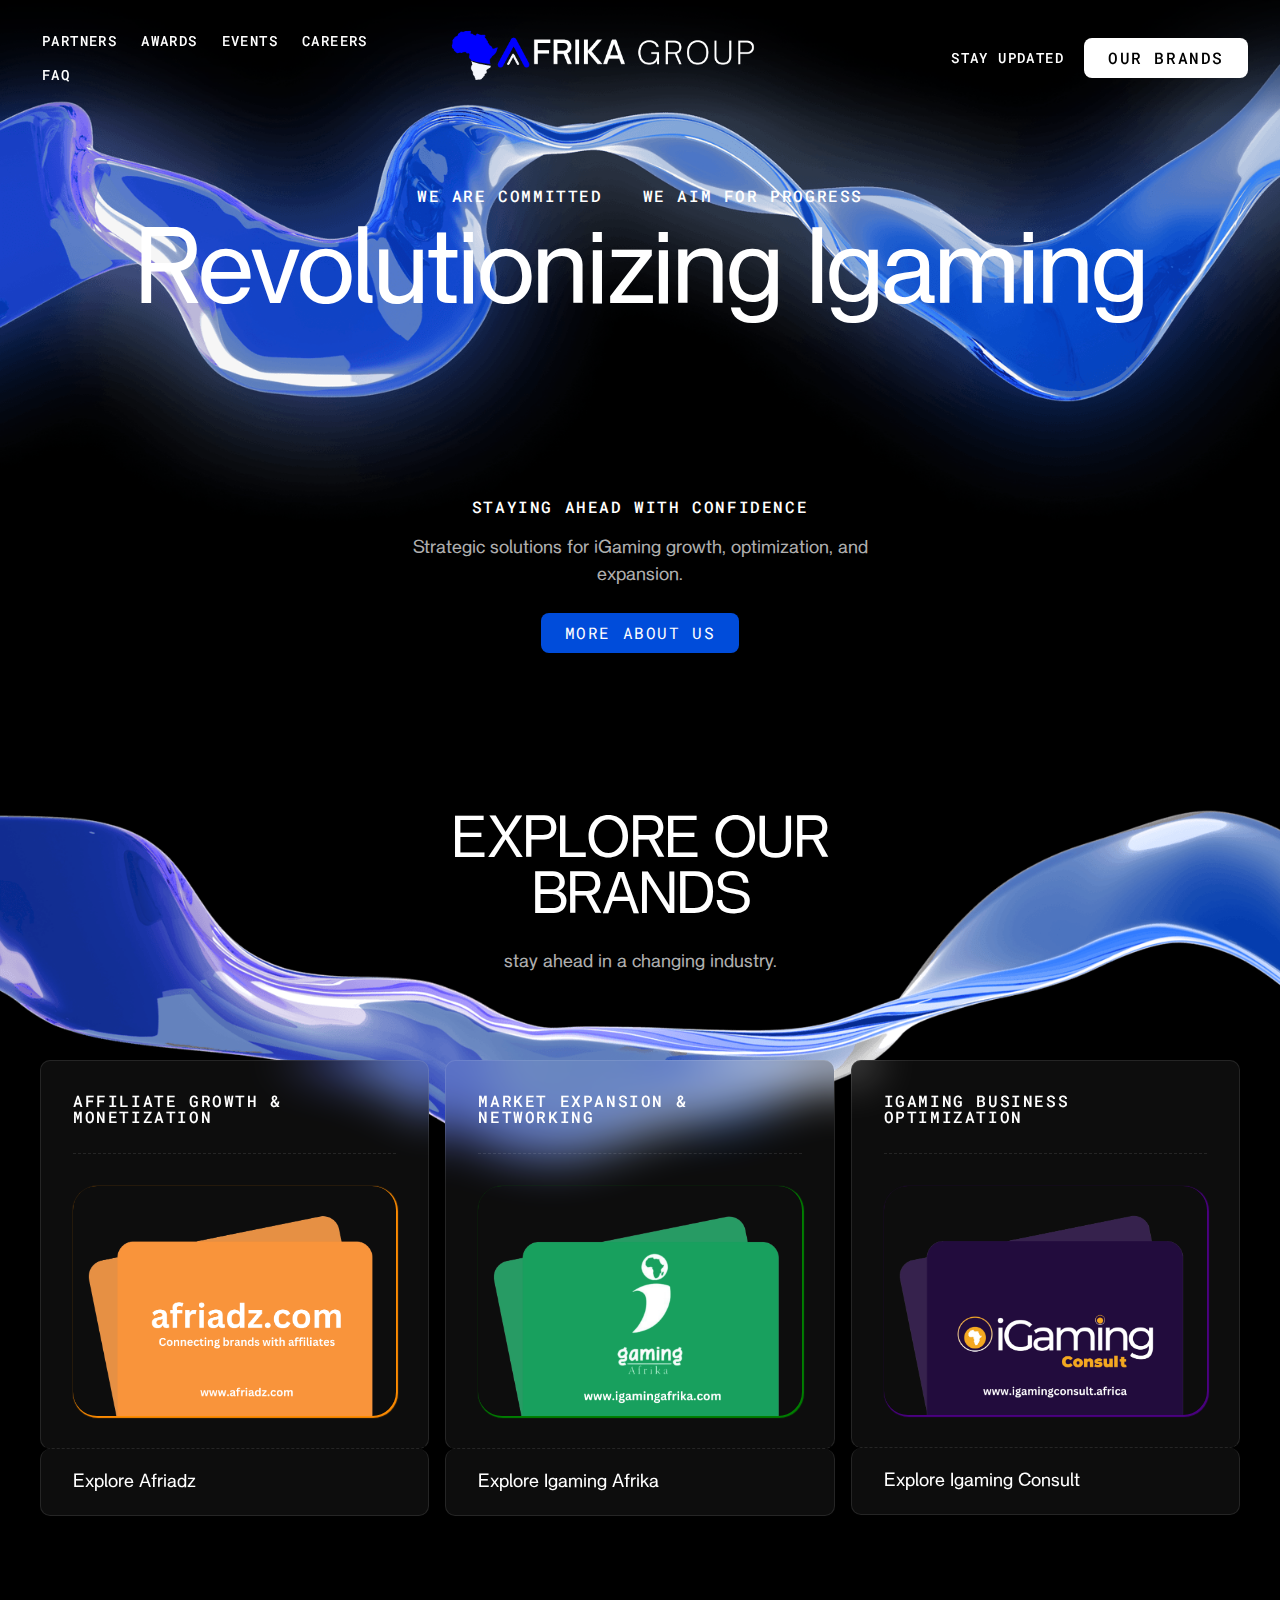
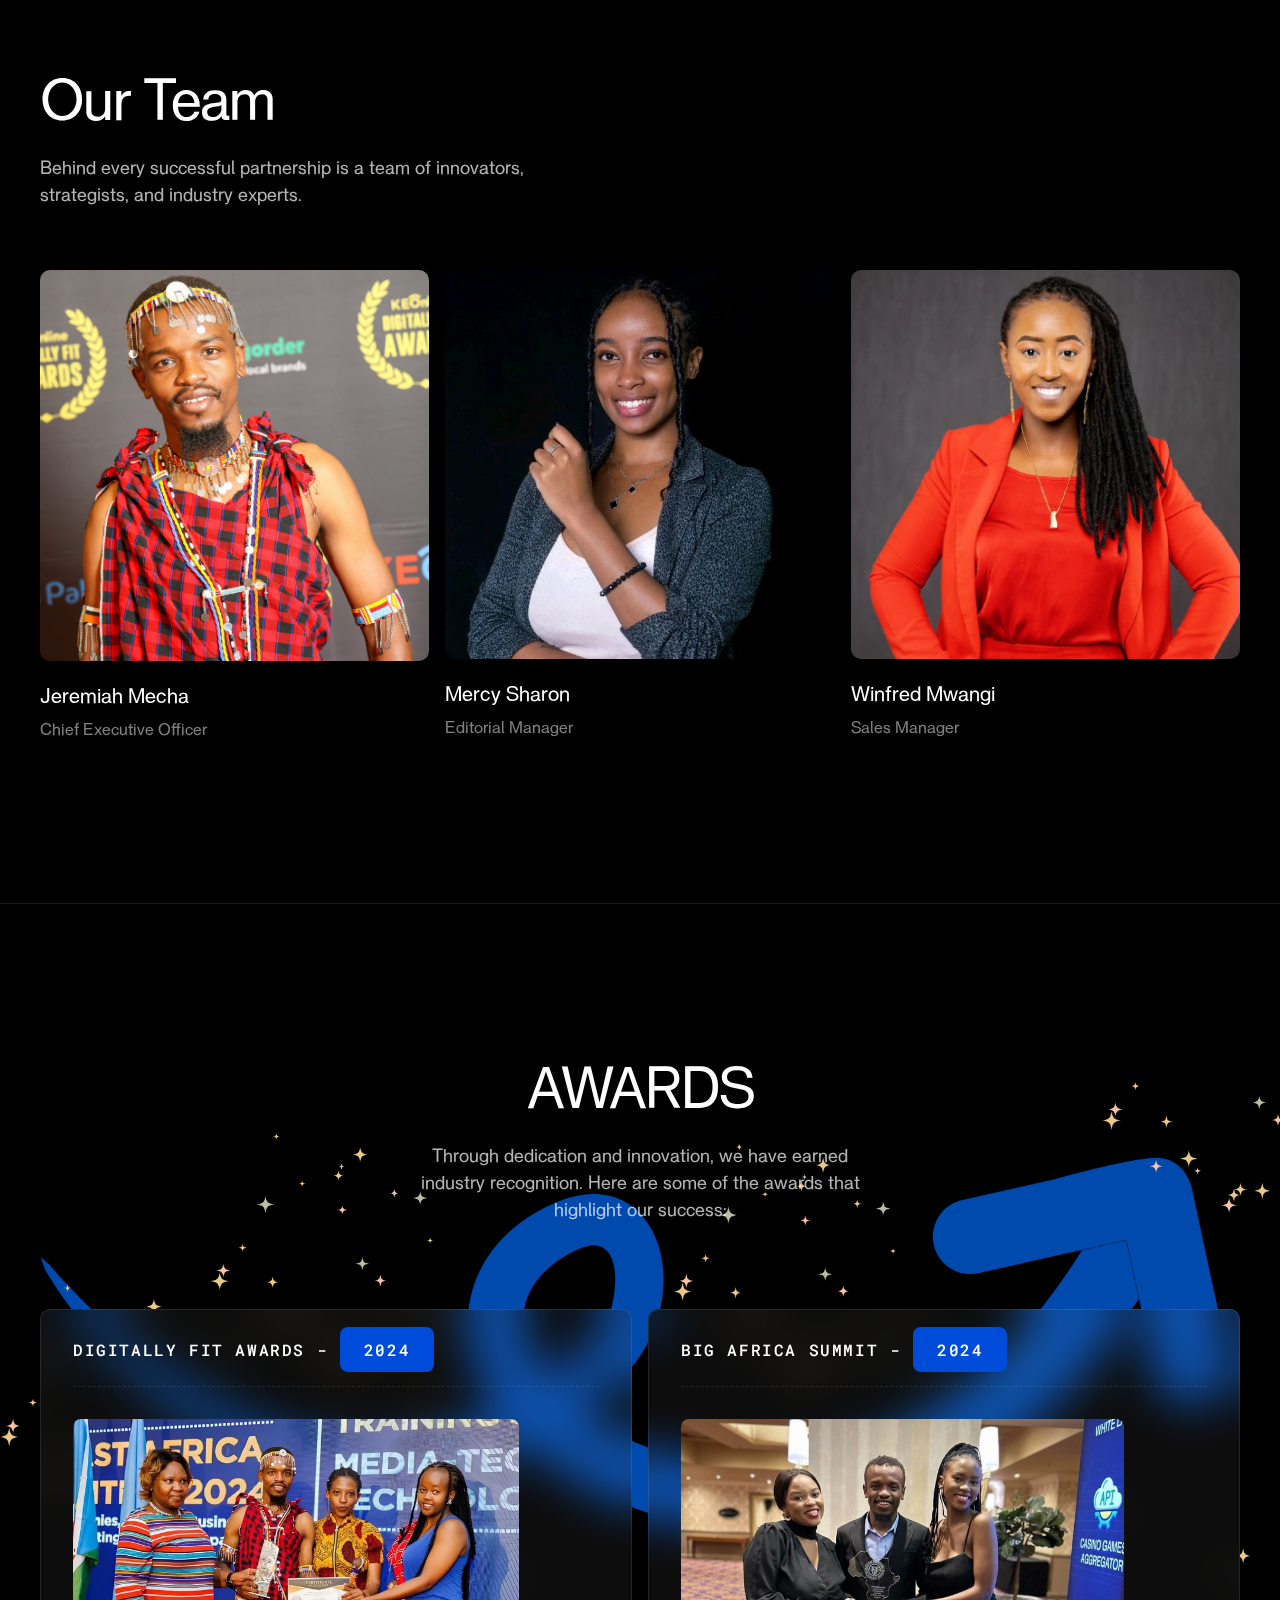
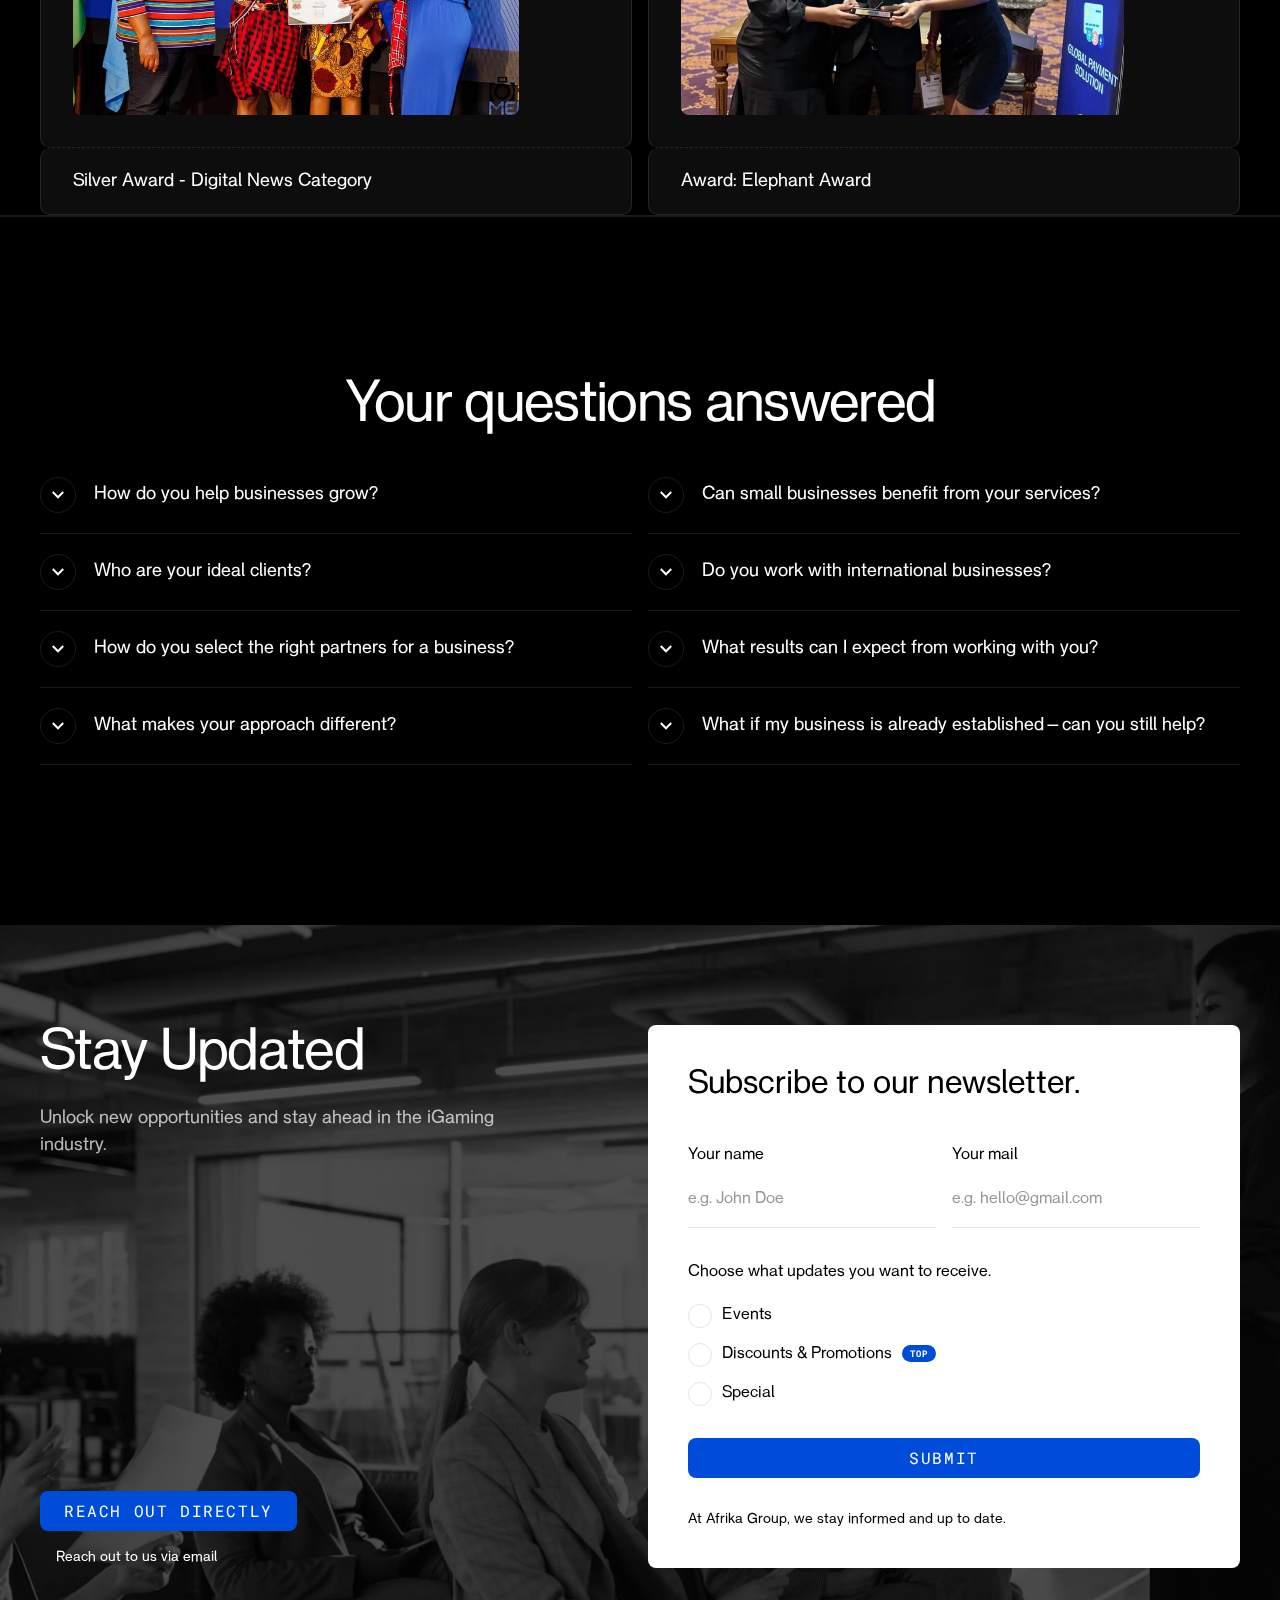
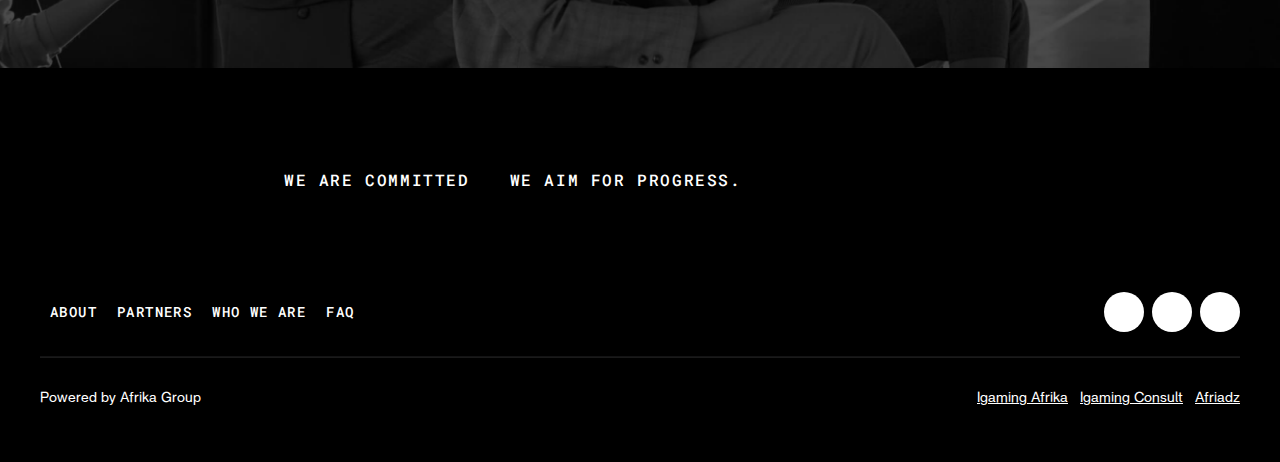
==== commit 53447e7a: "aaa" ====
--- a/index.html
+++ b/index.html
@@ -120,7 +120,7 @@
 	}
 </style>
 
-<div id="the_loader" style="position: absolute;z-index: 9999;width: 100vw;height: 100vh;">
+<div id="the_loader" style="position: absolute;z-index: 9999;width: 100vw;height: 100vh;background-color: black;">
 	<svg class="ip" viewBox="0 0 256 128" width="256px" height="128px" xmlns="http://www.w3.org/2000/svg">
 		<defs>
 			<linearGradient id="grad1" x1="0" y1="0" x2="1" y2="0">
@@ -215,7 +215,9 @@
 								<div class="title">Affiliate Growth & Monetization</div>
 							</div>
 							<div class="pricing-card-content">
-								<div><img  style="box-shadow: 1px 1px 1px 1px darkorange;border-radius: 24px;" src="../cdn.prod.website-files.com/67b03b246d40c60acac0adc1/67b04ccd7be8437b3c343221_afri001.png" loading="lazy" sizes="(max-width: 479px) 100vw, (max-width: 683px) 79vw, (max-width: 767px) 540px, (max-width: 991px) 39vw, 25vw" srcset="../cdn.prod.website-files.com/67b03b246d40c60acac0adc1/67b04ccd7be8437b3c343221_afri001-p-500.png 500w, ../cdn.prod.website-files.com/67b03b246d40c60acac0adc1/67b04ccd7be8437b3c343221_afri001.png 540w" alt=""></div>
+								<div><img  style="box-shadow: 1px 1px 1px 1px darkorange;border-radius: 24px;" src="./assets/images/brands/rd-001.png" 
+									loading="lazy" sizes="(max-width: 479px) 100vw, (max-width: 683px) 79vw, (max-width: 767px) 540px, (max-width: 991px) 39vw, 25vw" 
+									srcset="./assets/images/brands/rd-001.png 500w, ./assets/images/brands/rd-001.png 540w" alt=""></div>
 							</div>
 						</div><a id="w-node-_53884f6f-ca80-f752-6f72-e702b2643e42-cac0adfa" href="https://afriadz.com/" target="_blank" class="pricing-card-button w-button">Explore Afriadz</a>
 					</div>
@@ -225,7 +227,7 @@
 								<div class="title">Market Expansion & Networking</div>
 							</div>
 							<div class="pricing-card-content">
-								<div><img  style="box-shadow: 1px 1px 1px 1px green;border-radius: 24px;" src="../cdn.prod.website-files.com/67b03b246d40c60acac0adc1/67b04fbc1aafb043ca4b221d_afri002.png" loading="lazy" sizes="(max-width: 479px) 100vw, (max-width: 683px) 79vw, (max-width: 767px) 540px, (max-width: 991px) 39vw, 25vw" srcset="../cdn.prod.website-files.com/67b03b246d40c60acac0adc1/67b04fbc1aafb043ca4b221d_afri002-p-500.png 500w, ../cdn.prod.website-files.com/67b03b246d40c60acac0adc1/67b04fbc1aafb043ca4b221d_afri002.png 540w" alt=""></div>
+								<div><img  style="box-shadow: 1px 1px 1px 1px green;border-radius: 24px;" src="./assets/images/brands/rd-002.png" alt=""></div>
 							</div>
 						</div><a id="w-node-_4b92cdf9-72dc-0ec3-8469-94baaa8ecfe9-cac0adfa" href="https://igamingafrika.com/"  target="_blank"  class="pricing-card-button w-button">Explore Igaming Afrika</a>
 					</div>
@@ -235,7 +237,9 @@
 								<div class="title">iGaming Business Optimization</div>
 							</div>
 							<div class="pricing-card-content">
-								<div><img  style="box-shadow: 1px 1px 1px 1px indigo;border-radius: 24px;" src="../cdn.prod.website-files.com/67b03b246d40c60acac0adc1/67b051c9ce465610d7cd93ba_afri003.png" loading="lazy" sizes="(max-width: 479px) 100vw, (max-width: 683px) 79vw, (max-width: 767px) 540px, (max-width: 991px) 39vw, 25vw" srcset="../cdn.prod.website-files.com/67b03b246d40c60acac0adc1/67b051c9ce465610d7cd93ba_afri003-p-500.png 500w, ../cdn.prod.website-files.com/67b03b246d40c60acac0adc1/67b051c9ce465610d7cd93ba_afri003.png 540w" alt=""></div>
+								<div><img  style="box-shadow: 1px 1px 1px 1px indigo;border-radius: 24px;" src="./assets/images/brands/rd-003.png" 
+									loading="lazy" sizes="(max-width: 479px) 100vw, (max-width: 683px) 79vw, (max-width: 767px) 540px, (max-width: 991px) 39vw, 25vw" 
+									srcset="./assets/images/brands/rd-003.png 500w, ./assets/images/brands/rd-003.png 540w" alt=""></div>
 							</div>
 						</div><a id="w-node-_1c8ebea2-18cb-4f6b-94df-e566737e177b-cac0adfa" href="https://igamingconsult.africa/"  target="_blank"  class="pricing-card-button w-button">Explore Igaming Consult</a>
 					</div>
@@ -254,24 +258,24 @@
 				</div>
 				<div class="three-column-grid">
 					<div id="w-node-_419e9681-b65a-7af0-a5ce-63af498f3977-cac0adfa">
-						<div data-w-id="766f13bf-3231-d61a-e598-9960c8a73c3d" class="speaker-image-wrap"><img src="../cdn.prod.website-files.com/67b03b246d40c60acac0adc1/67b04382ad08650c0fc1c586_ceo.png" loading="lazy" width="415" alt=""></div>
+						<div data-w-id="766f13bf-3231-d61a-e598-9960c8a73c3d" class="speaker-image-wrap"><img src="./assets/images/staff/ceo.jpeg" loading="lazy" width="415" alt=""></div>
 						<div class="space-top-small">
 							<h6>Jeremiah Mecha</h6>
-							<div class="opacity-white-text">Chief Executive Officer & Director</div>
+							<div class="opacity-white-text">Chief Executive Officer</div>
 						</div>
 					</div>
 					<div id="w-node-_3360fdd5-392e-439f-88aa-cd5b53fd0cb7-cac0adfa">
-						<div data-w-id="3360fdd5-392e-439f-88aa-cd5b53fd0cb8" class="speaker-image-wrap"><img src="../cdn.prod.website-files.com/67b03b246d40c60acac0adc1/67b043827426b7ddc9a68a10_sm.jpg" loading="lazy" alt=""></div>
-						<div class="space-top-small">
-							<h6>Mary Wanjiku</h6>
-							<div class="opacity-white-text">Social Media Executive</div>
-						</div>
-					</div>
-					<div id="w-node-c9d38d0c-b1ac-b1c5-24a0-336c18a6b588-cac0adfa">
-						<div data-w-id="c9d38d0c-b1ac-b1c5-24a0-336c18a6b589" class="speaker-image-wrap"><img src="../cdn.prod.website-files.com/67b03b246d40c60acac0adc1/67b043829907ad52f7f337f1_jo.jpg" loading="lazy" alt=""></div>
+						<div data-w-id="3360fdd5-392e-439f-88aa-cd5b53fd0cb8" class="speaker-image-wrap"><img src="./assets/images/staff/editor.jpeg" loading="lazy" alt=""></div>
 						<div class="space-top-small">
 							<h6>Mercy Sharon</h6>
-							<div class="opacity-white-text">Journalist & Editorial Manager</div>
+							<div class="opacity-white-text">Editorial Manager</div>
+						</div>
+					</div>
+					<div id="w-node-c9d38d0c-b1ac-b1c5-24a0-336c18a6b588-cac0adfa">
+						<div data-w-id="c9d38d0c-b1ac-b1c5-24a0-336c18a6b589" class="speaker-image-wrap"><img src="./assets/images/staff/sales.jpeg" loading="lazy" alt=""></div>
+						<div class="space-top-small">
+							<h6>Winfred Mwangi</h6>
+							<div class="opacity-white-text">Sales Manager</div>
 						</div>
 					</div>
 				</div>
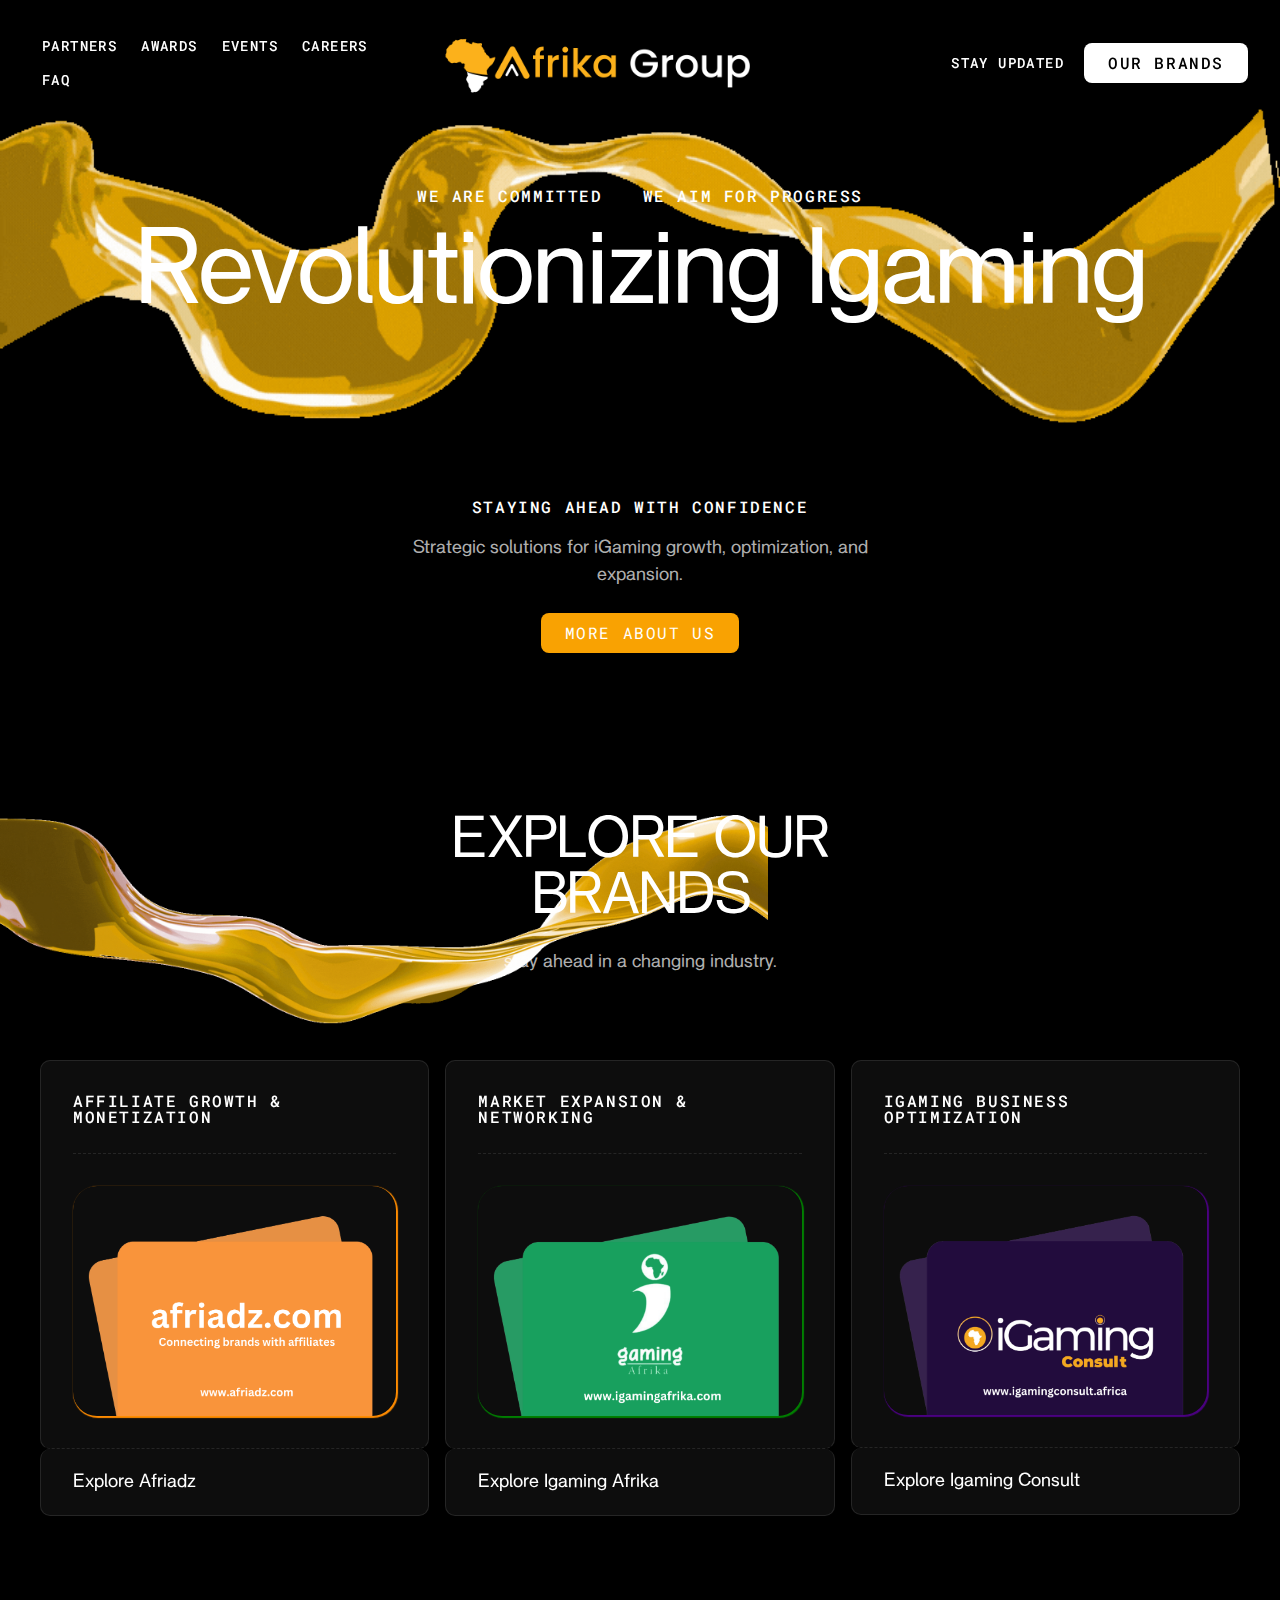
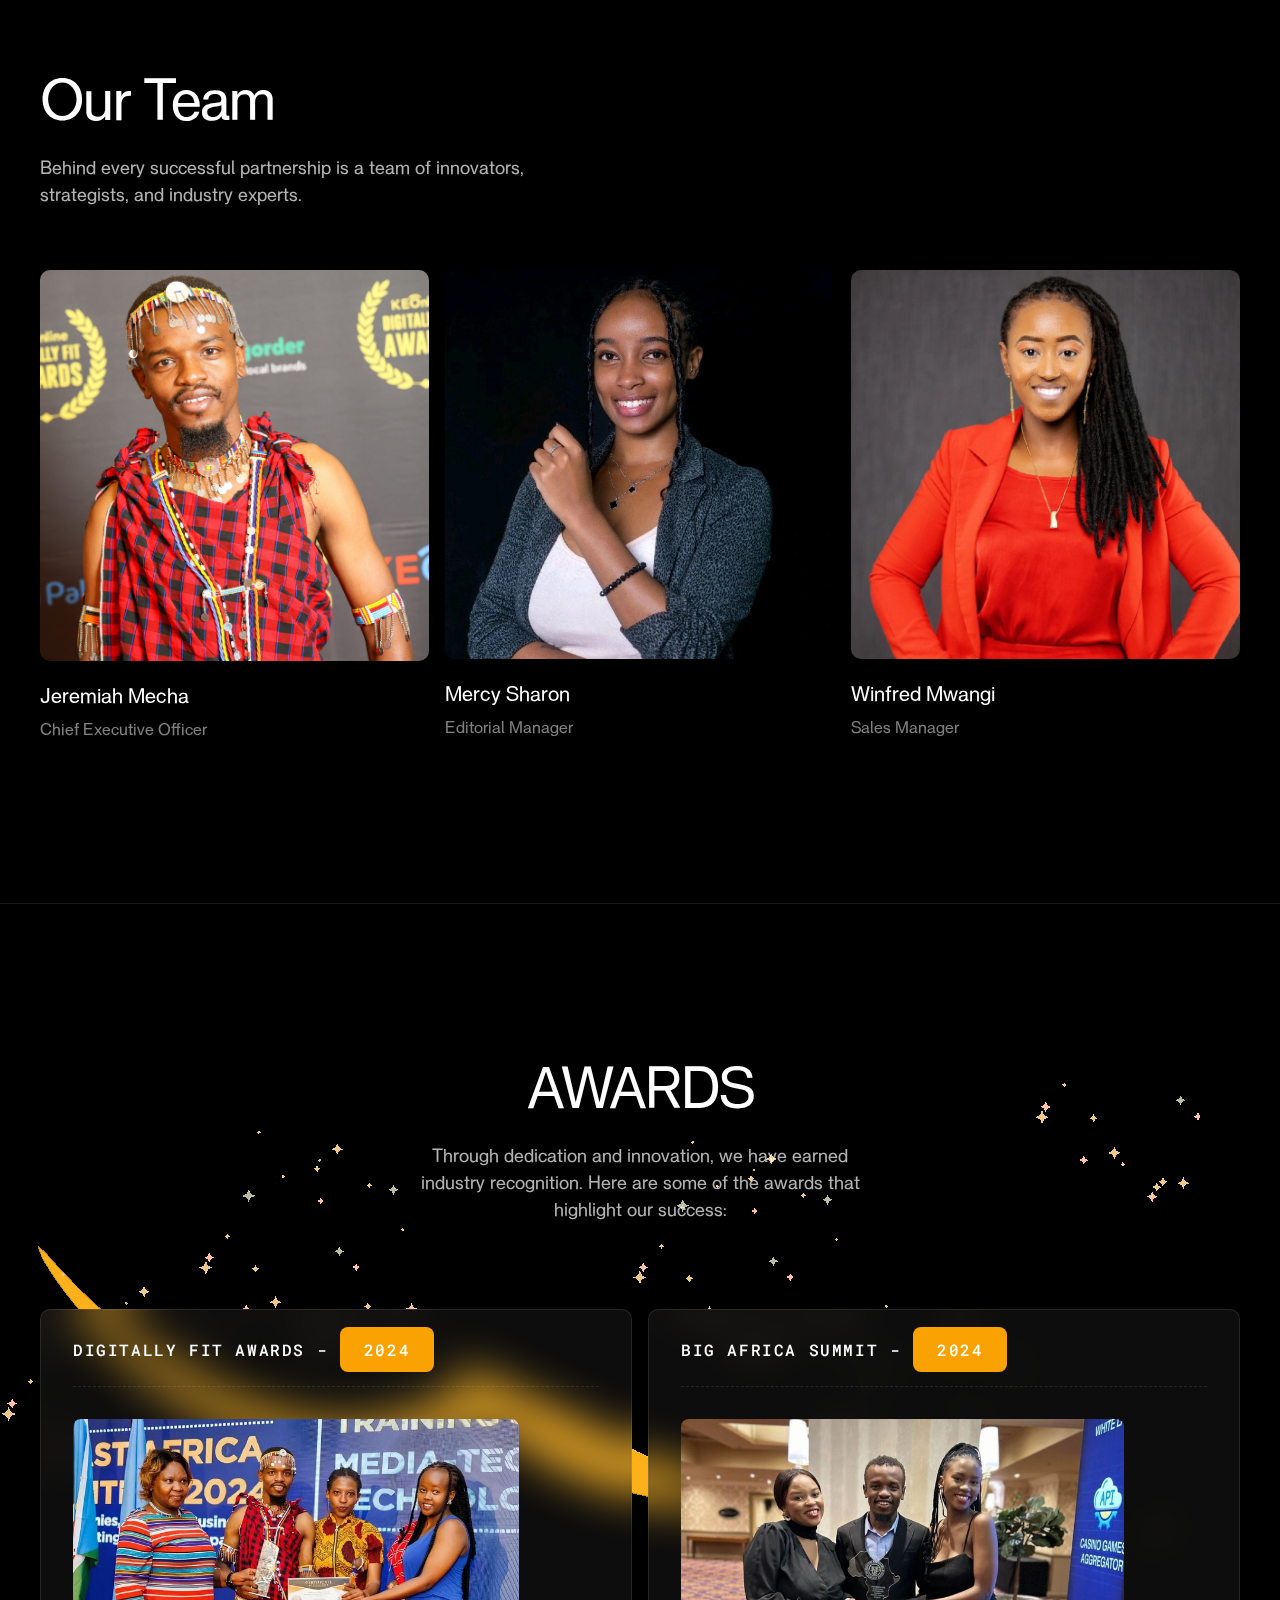
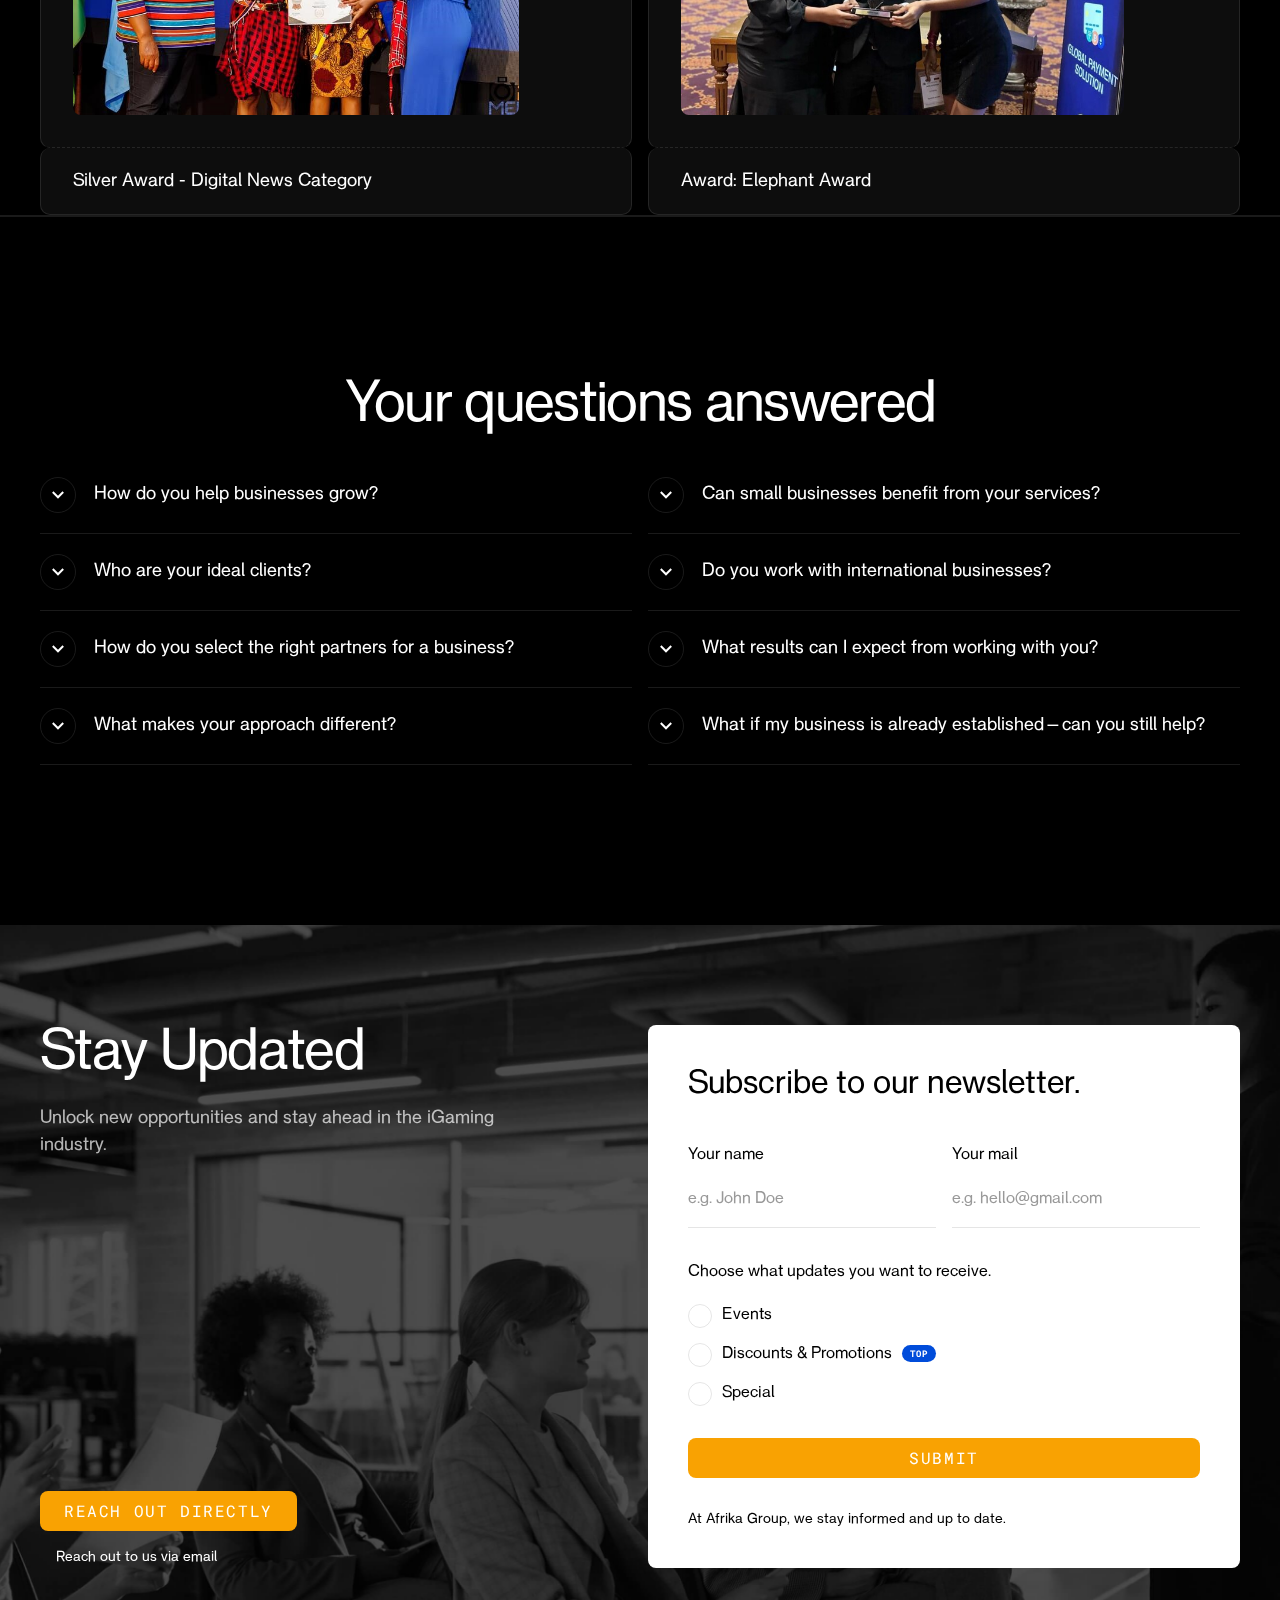
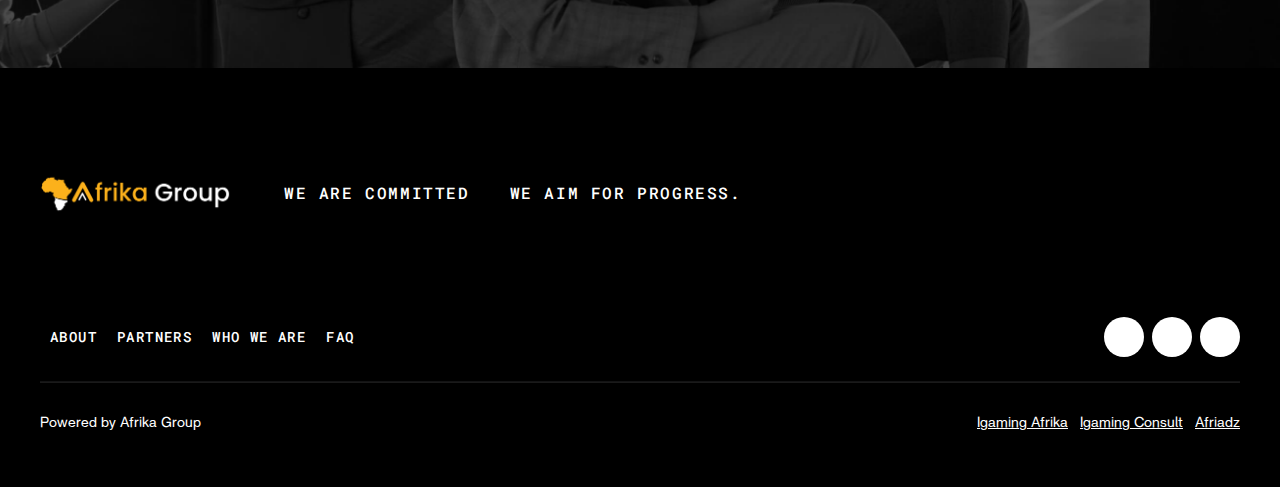
==== commit 50a2e5c5: "changing verything to yellow" ====
--- a/index.html
+++ b/index.html
@@ -171,7 +171,7 @@
 					<div class="nav-right-content mobile">
 						<a href="#our-brands" class="white-button w-button">Our Brands</a>
 					</div>
-				</nav><img src="./assets/images/logo.png" loading="lazy" id="w-node-c73aadeb-e73d-9218-7974-1951b9d01444-29e39792" alt="" class="image">
+				</nav><img src="./assets/images/logos/new-logo-2.png" loading="lazy" id="w-node-c73aadeb-e73d-9218-7974-1951b9d01444-29e39792" alt="" class="image">
 				<div id="w-node-f1c308e5-a656-2ef3-31f7-094629e397a4-29e39792" class="nav-right">
 					<div class="menu-button w-nav-button"><img loading="lazy" src="../cdn.prod.website-files.com/67b03b246d40c60acac0adc1/67b03b246d40c60acac0ae15_hamburger%20white.svg" alt=""></div>
 					<div class="nav-right-content desktop">
@@ -181,7 +181,11 @@
 				</div>
 			</div>
 		</div>
-		<section class="hero-ribbon-section"><img src="../cdn.prod.website-files.com/67b03b246d40c60acac0adc1/67b03b246d40c60acac0ae3a_hero%20ribbon.png" loading="lazy" sizes="100vw" srcset="../cdn.prod.website-files.com/67b03b246d40c60acac0adc1/67b03b246d40c60acac0ae3a_hero%20ribbon-p-500.png 500w, ../cdn.prod.website-files.com/67b03b246d40c60acac0adc1/67b03b246d40c60acac0ae3a_hero%20ribbon-p-800.png 800w, ../cdn.prod.website-files.com/67b03b246d40c60acac0adc1/67b03b246d40c60acac0ae3a_hero%20ribbon-p-1080.png 1080w, ../cdn.prod.website-files.com/67b03b246d40c60acac0adc1/67b03b246d40c60acac0ae3a_hero%20ribbon-p-1600.png 1600w, ../cdn.prod.website-files.com/67b03b246d40c60acac0adc1/67b03b246d40c60acac0ae3a_hero%20ribbon-p-2000.png 2000w, ../cdn.prod.website-files.com/67b03b246d40c60acac0adc1/67b03b246d40c60acac0ae3a_hero%20ribbon-p-2600.png 2600w, ../cdn.prod.website-files.com/67b03b246d40c60acac0adc1/67b03b246d40c60acac0ae3a_hero%20ribbon.png 3200w" alt="" class="ribbon-image">
+		<section class="hero-ribbon-section"><img src="./assets/images/background/yellow-ribbon-5.gif" loading="lazy" sizes="100vw" 
+			srcset="./assets/images/background/yellow-ribbon-5.gif 500w, ./assets/images/background/yellow-ribbon-5.gif 800w, 
+			./assets/images/background/yellow-ribbon-5.gif 1080w, 
+			./assets/images/background/yellow-ribbon-5.gif 1600w, 
+			./assets/images/background/yellow-ribbon-5.gif 2000w,./assets/images/background/yellow-ribbon-5.gif 2600w, ./assets/images/background/yellow-ribbon-5.gif 3200w" alt="" class="ribbon-image">
 			<div class="center-content center-text">
 				<div class="tag-flex">
 					<div class="title">WE ARE COMMITTED</div>
@@ -195,7 +199,7 @@
 				<div class="center-content center-text">
 					<div class="limit">
 						<div class="title">Staying Ahead with Confidence</div>
-						<p class="medium-text">Strategic solutions for iGaming growth, optimization, and expansion.</p><a href="#our-brands" class="blue-button w-button">MORE ABOUT US</a>
+						<p class="medium-text">Strategic solutions for iGaming growth, optimization, and expansion.</p><a href="#our-brands" class="yellow-button w-button">MORE ABOUT US</a>
 					</div>
 				</div>
 			</div>
@@ -244,7 +248,8 @@
 						</div><a id="w-node-_1c8ebea2-18cb-4f6b-94df-e566737e177b-cac0adfa" href="https://igamingconsult.africa/"  target="_blank"  class="pricing-card-button w-button">Explore Igaming Consult</a>
 					</div>
 				</div>
-			</div><img src="../cdn.prod.website-files.com/67b03b246d40c60acac0adc1/67b03b246d40c60acac0ae45_pricing%20ribbon%20%281%29.png" loading="lazy" sizes="(max-width: 3200px) 100vw, 3200px" srcset="../cdn.prod.website-files.com/67b03b246d40c60acac0adc1/67b03b246d40c60acac0ae45_pricing%20ribbon%20%281%29-p-500.png 500w, ../cdn.prod.website-files.com/67b03b246d40c60acac0adc1/67b03b246d40c60acac0ae45_pricing%20ribbon%20%281%29-p-800.png 800w, ../cdn.prod.website-files.com/67b03b246d40c60acac0adc1/67b03b246d40c60acac0ae45_pricing%20ribbon%20%281%29-p-1080.png 1080w, ../cdn.prod.website-files.com/67b03b246d40c60acac0adc1/67b03b246d40c60acac0ae45_pricing%20ribbon%20%281%29-p-1600.png 1600w, ../cdn.prod.website-files.com/67b03b246d40c60acac0adc1/67b03b246d40c60acac0ae45_pricing%20ribbon%20%281%29-p-2000.png 2000w, ../cdn.prod.website-files.com/67b03b246d40c60acac0adc1/67b03b246d40c60acac0ae45_pricing%20ribbon%20%281%29-p-2600.png 2600w, ../cdn.prod.website-files.com/67b03b246d40c60acac0adc1/67b03b246d40c60acac0ae45_pricing%20ribbon%20%281%29.png 3200w" alt="" class="pricing-ribbon">
+			</div><img src="./assets/images/background/yellow-ribbon-6.gif" loading="lazy" sizes="(max-width: 3200px) 100vw, 3200px" 
+			srcset="./assets/images/background/yellow-ribbon-6.gif 500w, ./assets/images/background/yellow-ribbon-6.gif 800w, ./assets/images/background/yellow-ribbon-6.gif 1080w, ./assets/images/background/yellow-ribbon-6.gif 1600w, ./assets/images/background/yellow-ribbon-6.gif 2000w, ./assets/images/background/yellow-ribbon-6.gif 2600w, ./assets/images/background/yellow-ribbon-6.gif 3200w" alt="" class="pricing-ribbon">
 		</section>
 		<!-- <section id="Schedule">
 			<div class="w-layout-blockcontainer container w-container"></div>
@@ -294,7 +299,7 @@
 					<div id="w-node-_9789a8bc-1dfc-077c-27cb-8695eda81ac9-cac0adfa">
 						<div id="w-node-_062f6845-7dc7-faf8-e63d-849e2cb70be8-cac0adfa" class="pricing-top">
 							<div class="pricing-head">
-								<div class="title">Digitally Fit Awards  - <span class="blue-button year-button">2024</span></div>
+								<div class="title">Digitally Fit Awards  - <span class="yellow-button year-button">2024</span></div>
 							</div>
 							<div class="pricing-card-content">
 								<div><img  style="border-radius: 8px;" src="./assets/images/awards/award-1.jpg" loading="lazy" sizes="(max-width: 479px) 100vw, (max-width: 683px) 79vw, (max-width: 767px) 540px, (max-width: 991px) 39vw, 25vw" srcset="./assets/images/awards/award-1.jpg 500w, ./assets/images/awards/award-1.jpg 540w" alt=""></div>
@@ -305,7 +310,7 @@
 					<div id="w-node-_9789a8bc-1dfc-077c-27cb-8695eda81ac9-cac0adfa">
 						<div id="w-node-_062f6845-7dc7-faf8-e63d-849e2cb70be8-cac0adfa" class="pricing-top">
 							<div class="pricing-head">
-								<div class="title"> BiG Africa Summit - <span class="blue-button year-button">2024</span></div>
+								<div class="title"> BiG Africa Summit - <span class="yellow-button year-button">2024</span></div>
 							</div>
 							<div class="pricing-card-content">
 								<div><img  style="border-radius: 8px;" src="./assets/images/awards/award-2.jpg" loading="lazy" sizes="(max-width: 479px) 100vw, (max-width: 683px) 79vw, (max-width: 767px) 540px, (max-width: 991px) 39vw, 25vw" srcset="./assets/images/awards/award-2.jpg 500w, ./assets/images/awards/award-2.jpg 540w" alt=""></div>
@@ -315,7 +320,7 @@
 					
 				</div>
 			</div>
-			<img src="./assets/images/celebration.png" loading="lazy" sizes="(max-width: 3200px) 100vw, 3200px" srcset="./assets/images/celebration.png" alt="" class="pricing-ribbon">
+			<img src="./assets/images/celebration2.gif" loading="lazy" sizes="(max-width: 3200px) 100vw, 3200px" srcset="./assets/images/celebration2.gif" alt="" class="pricing-ribbon">
 		</section>
 		<div class="section-separator"></div>
 		<section id="Sponsors" class="section no-padding-bottom " style="display: none;">
@@ -353,7 +358,7 @@
 					</div>
 				</div>
 				<div class="space-top-medium">
-					<div class="center-content"><a href="#our-brands" class="blue-button w-button">MORE ABOUT OUR BRANDS</a></div>
+					<div class="center-content"><a href="#our-brands" class="yellow-button w-button">MORE ABOUT OUR BRANDS</a></div>
 				</div>
 			</div>
 		</section>
@@ -486,7 +491,7 @@
 							<h2>Stay Updated</h2>
 							<p class="medium-text">Unlock new opportunities and stay ahead in the iGaming industry.</p>
 						</div>
-						<div><a href="mailto:info@afrikagroup.io" class="blue-button w-button">reach out directly</a>
+						<div><a href="mailto:info@afrikagroup.io" class="yellow-button w-button">reach out directly</a>
 							<div class="tiny-text-widget"><img loading="lazy" src="../cdn.prod.website-files.com/67b03b246d40c60acac0adc1/67b03b246d40c60acac0ae34_white%20check.svg" alt="">
 								<div>Reach out to us via email</div>
 							</div>
@@ -506,7 +511,7 @@
 									<div class="top-tag">top</div>
 								</label><label class="radio-button-field w-radio">
 									<div class="w-form-formradioinput w-form-formradioinput--inputType-custom radio-button w-radio-input"></div><input type="radio" name="Ticket" id="Special" data-name="Ticket" style="opacity:0;position:absolute;z-index:-1" value="Special"><span class="radio-button-label w-form-label" for="Special">Special</span>
-								</label></div><input type="submit" data-wait="Please wait..." class="blue-button full-width w-button" value="Submit">
+								</label></div><input type="submit" data-wait="Please wait..." class="yellow-button full-width w-button" value="Submit">
 							<div class="tiny-text">At Afrika Group, we stay informed and up to date.</div>
 						</form>
 						<div class="w-form-done">
@@ -521,7 +526,7 @@
 		</section>
 		<section class="footer">
 			<div class="w-layout-blockcontainer container w-container">
-				<div class="footer-top"><a href="/" aria-current="page" class="w-inline-block w--current"><img src="../cdn.prod.website-files.com/67b03b246d40c60acac0adc1/67b042ef4b77b1d5955466fb_logo3.svg" loading="lazy" width="194" alt=""></a>
+				<div class="footer-top"><a href="/" aria-current="page" class="w-inline-block w--current"><img src="./assets/images/logos/new-logo-2.png" loading="lazy" width="194" alt=""></a>
 					<div class="tag-flex vertical">
 						<div class="title no-space-bottom">we are committed</div>
 						<div class="title no-space-bottom">We aim for progress.</div>
--- a/cdn.prod.website-files.com/67b03b246d40c60acac0adc1/css/jeremiahs-supercool-site-c02267.webflow.5935816cc.css
+++ b/cdn.prod.website-files.com/67b03b246d40c60acac0adc1/css/jeremiahs-supercool-site-c02267.webflow.5935816cc.css
@@ -2356,6 +2356,8 @@
   line-height: 100%;
 }
 
+
+
 .text-yellow{
   color: #f9a202;
 }
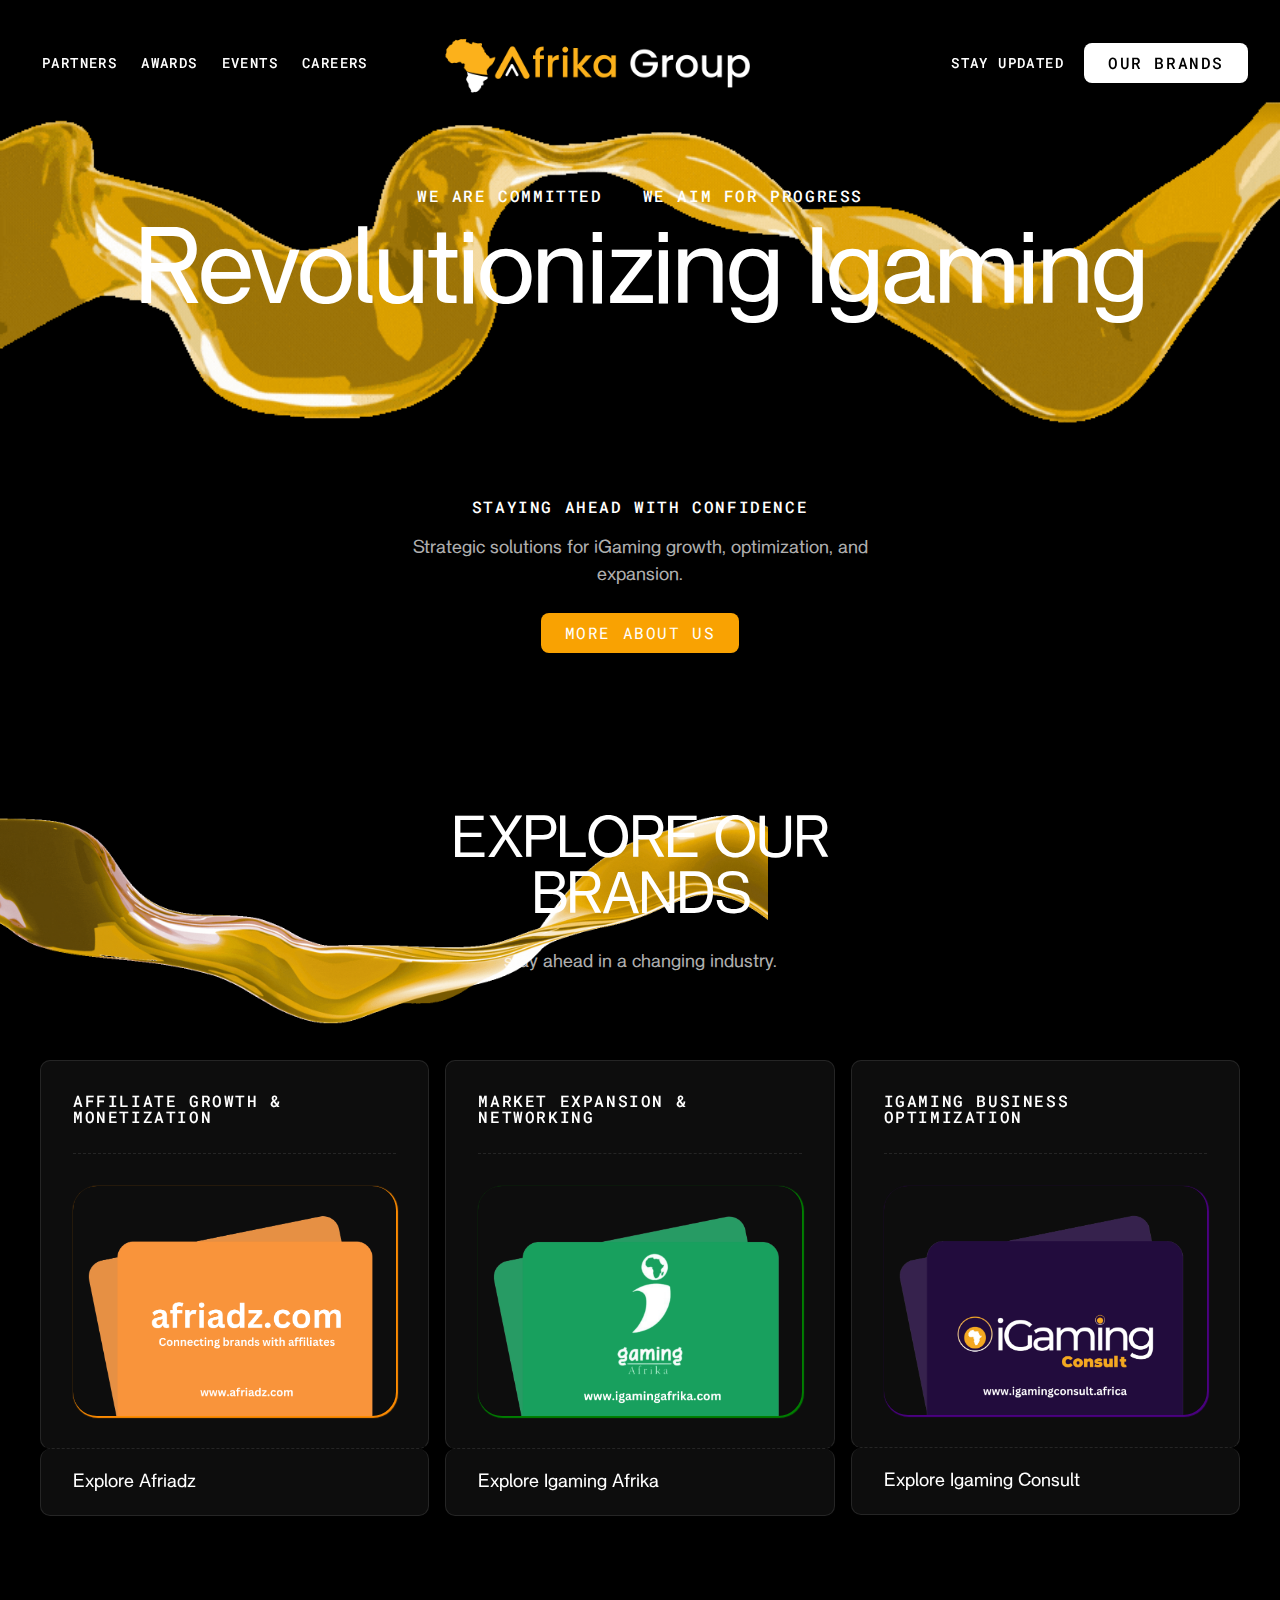
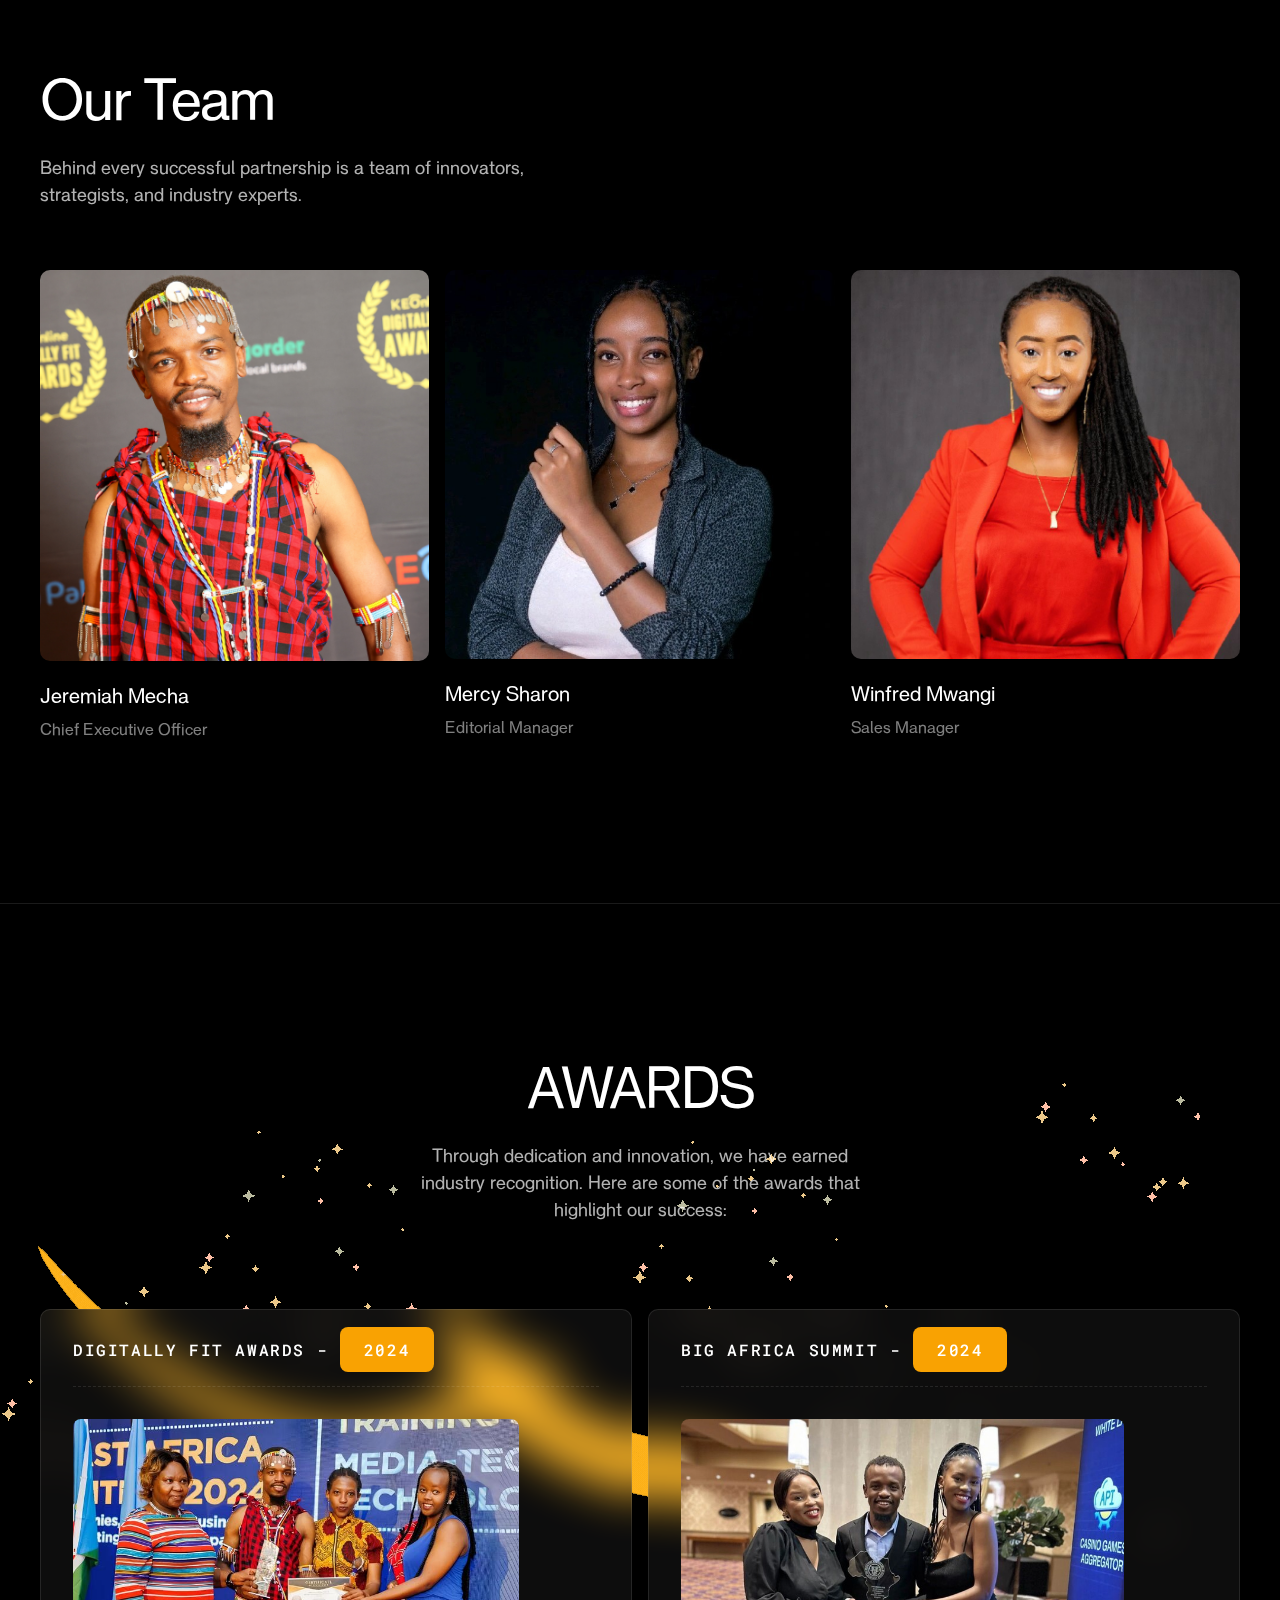
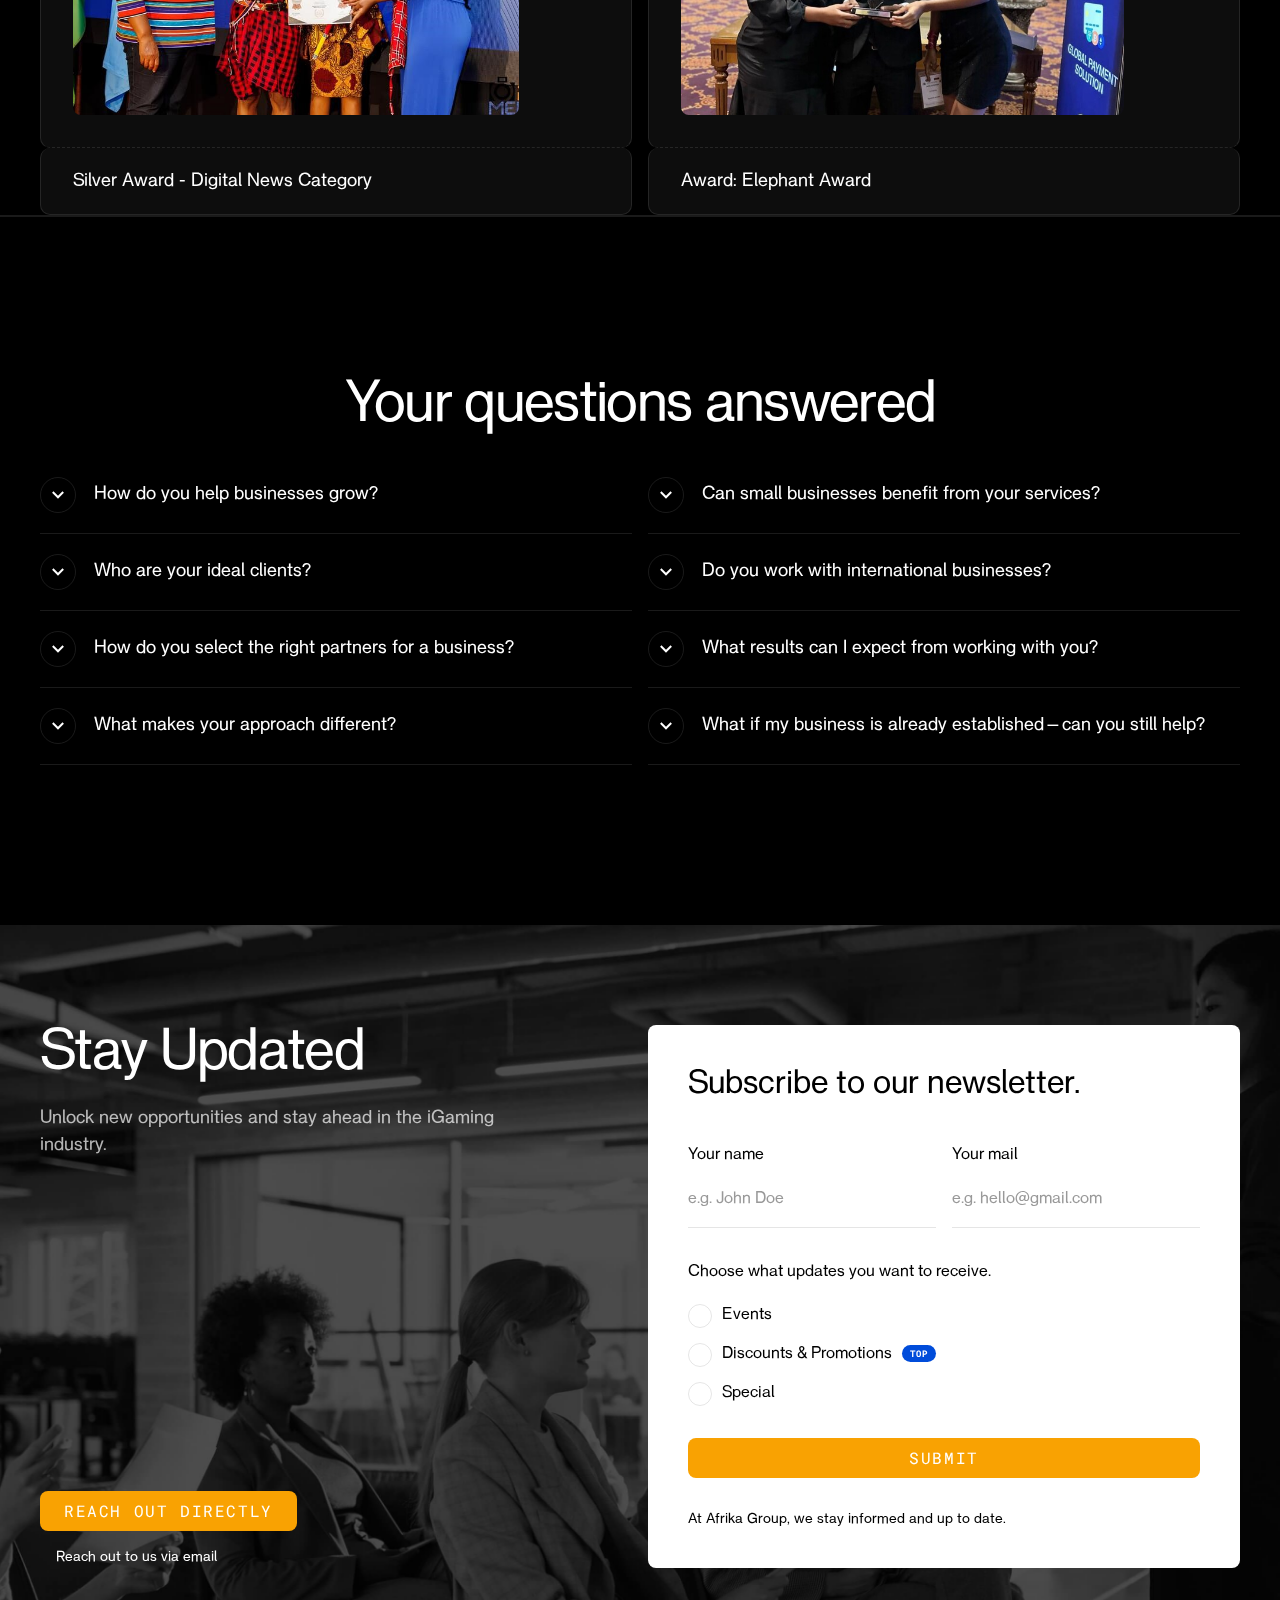
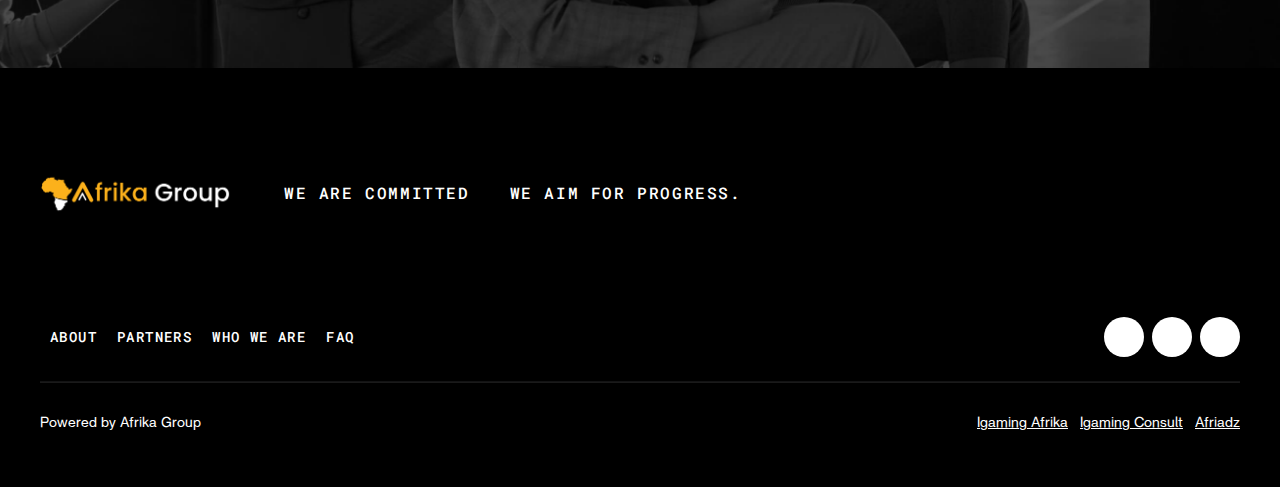
==== commit 3f438bbd: "changing verything to yellow" ====
--- a/index.html
+++ b/index.html
@@ -167,7 +167,7 @@
 					<a href="#awards" class="nav-link">Awards</a>
 					<a href="events.html" class="nav-link">Events</a>
 					<a href="careers.html" class="nav-link">Careers</a>
-					<a href="#FAQ" class="nav-link">FAQ</a>
+					<!-- <a href="#FAQ" class="nav-link">FAQ</a> -->
 					<div class="nav-right-content mobile">
 						<a href="#our-brands" class="white-button w-button">Our Brands</a>
 					</div>
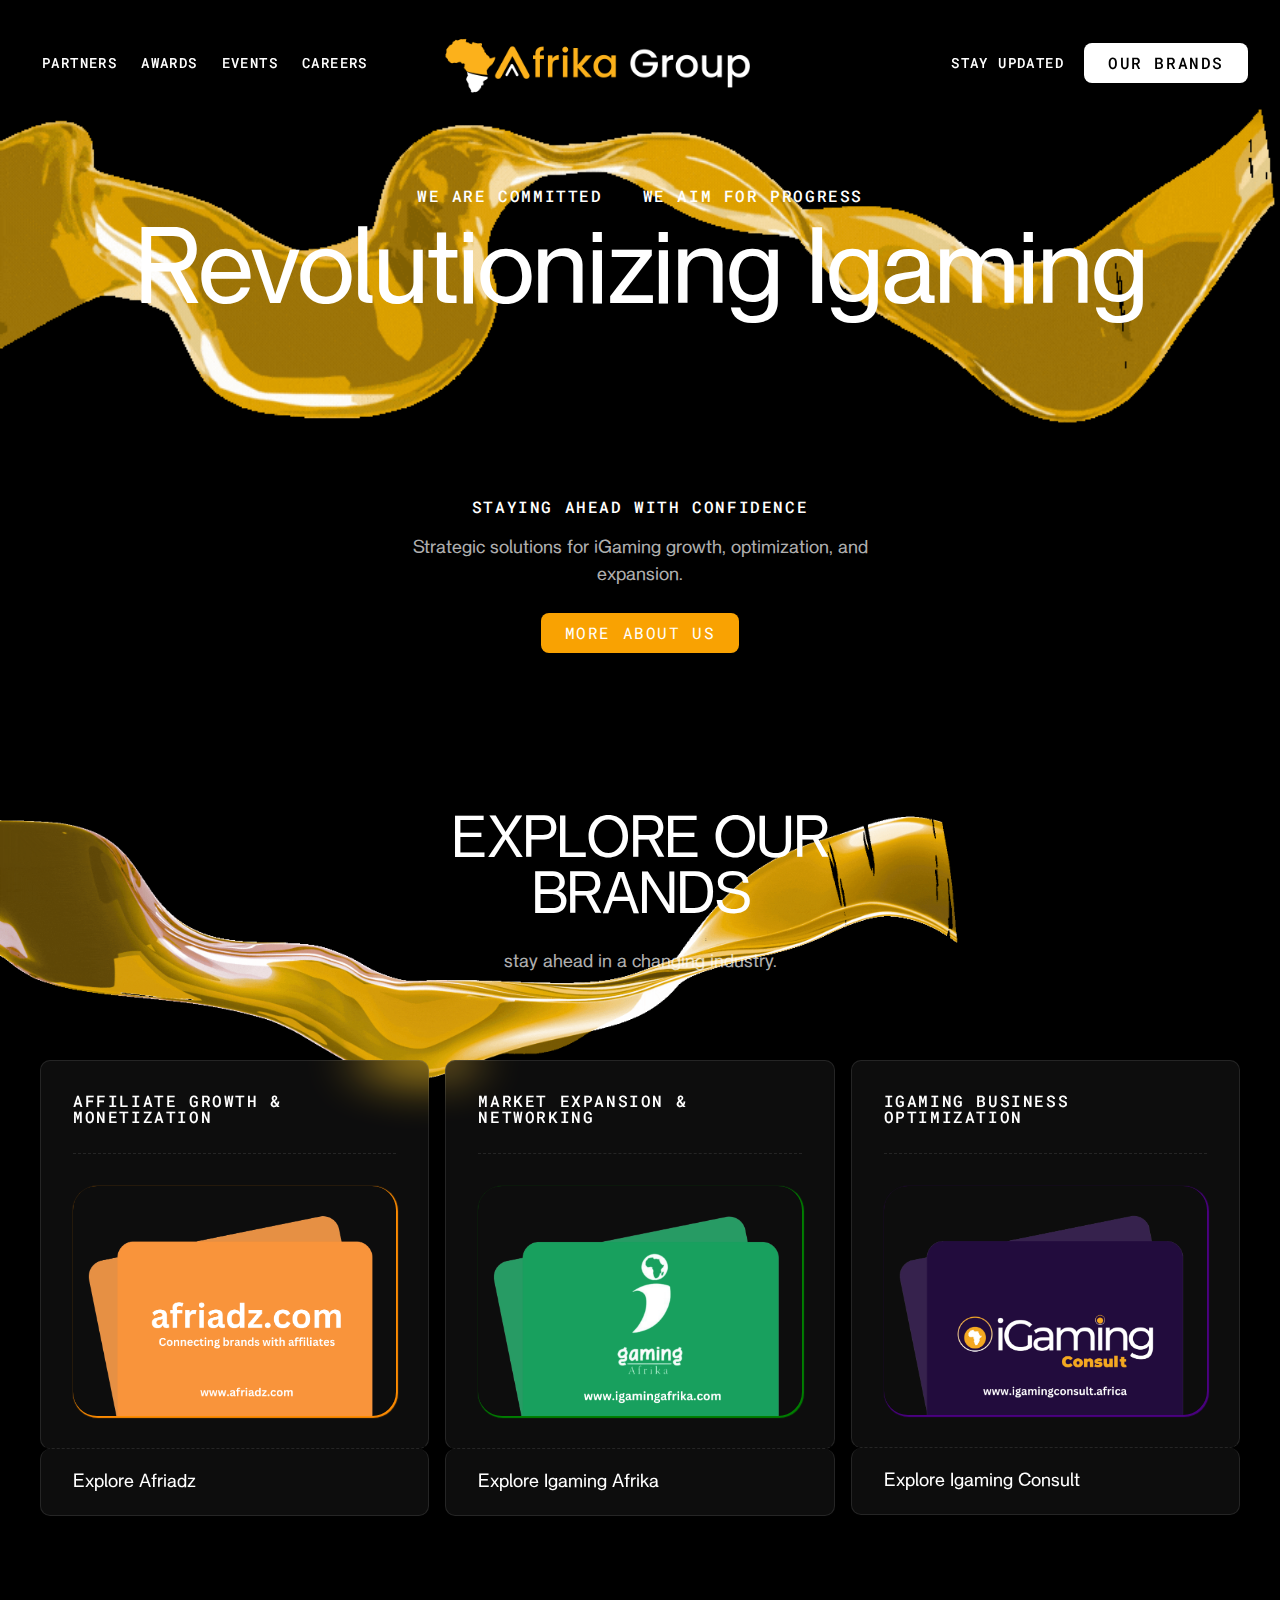
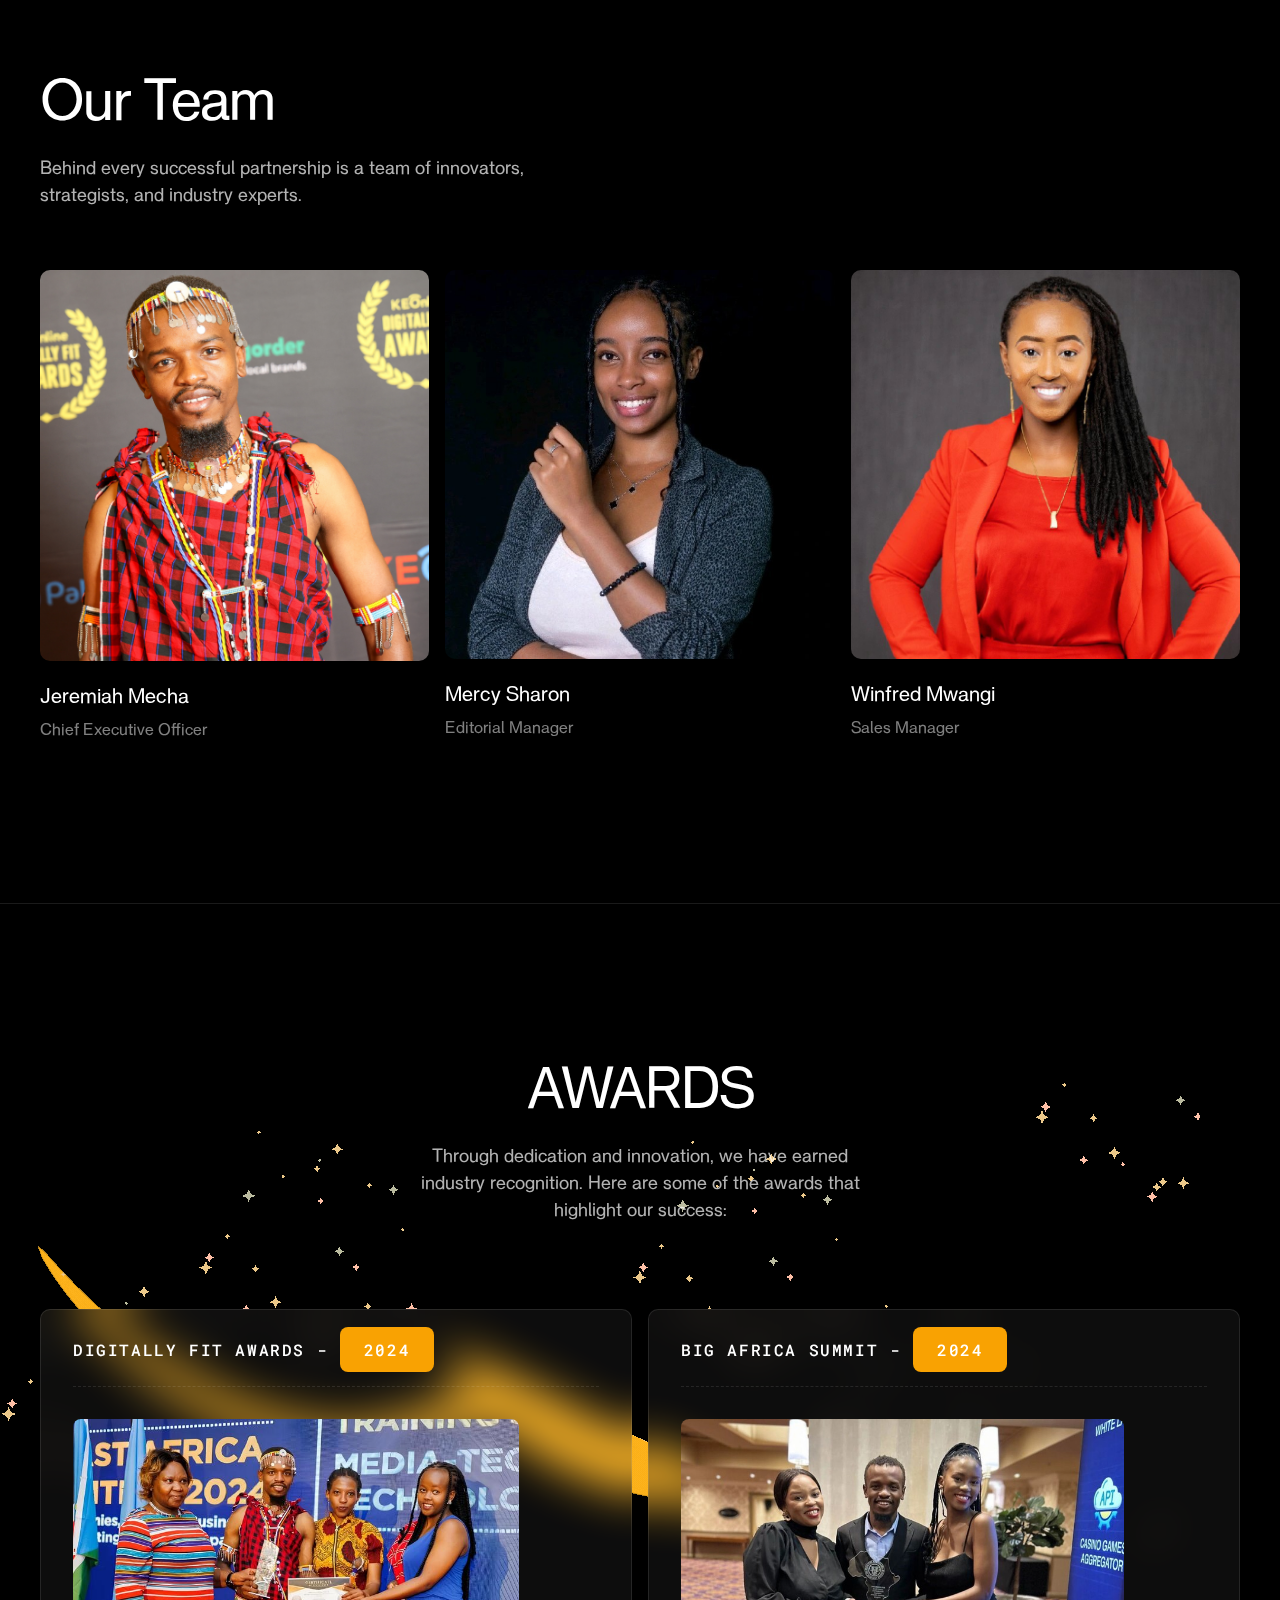
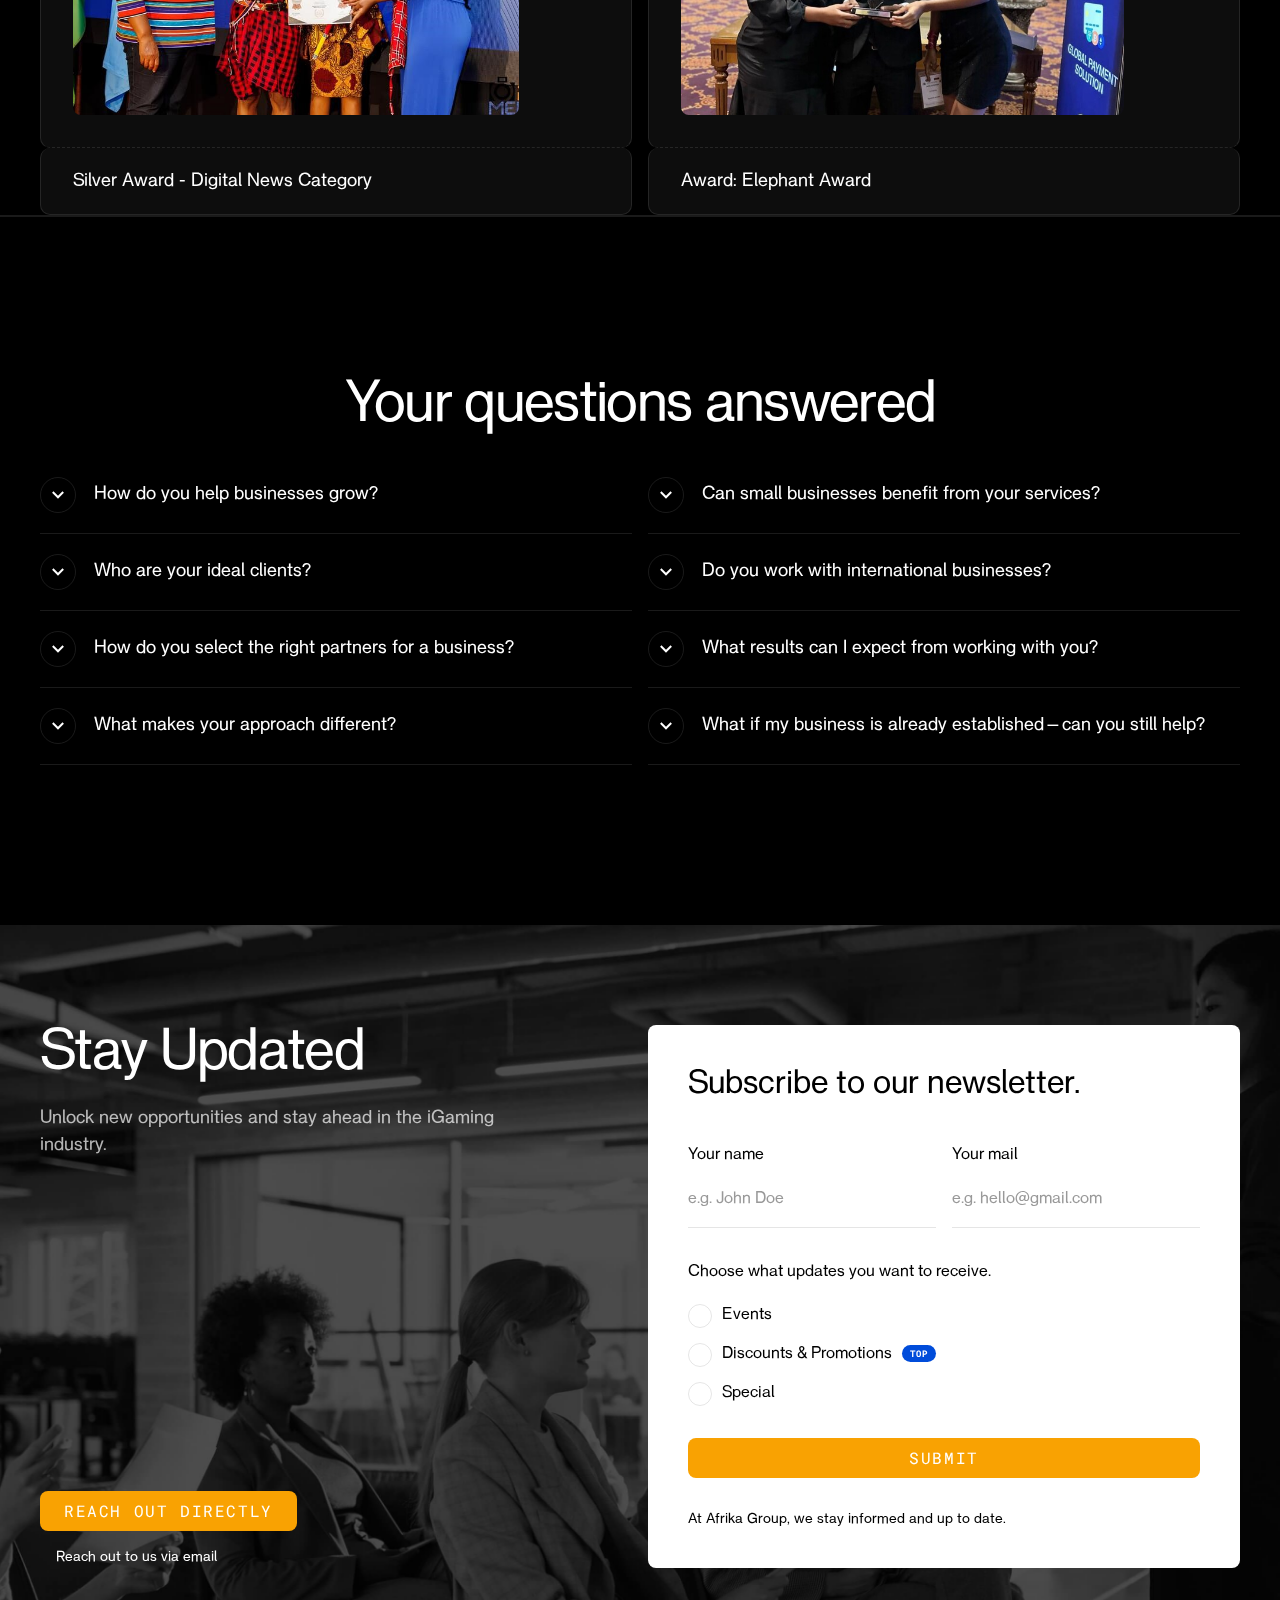
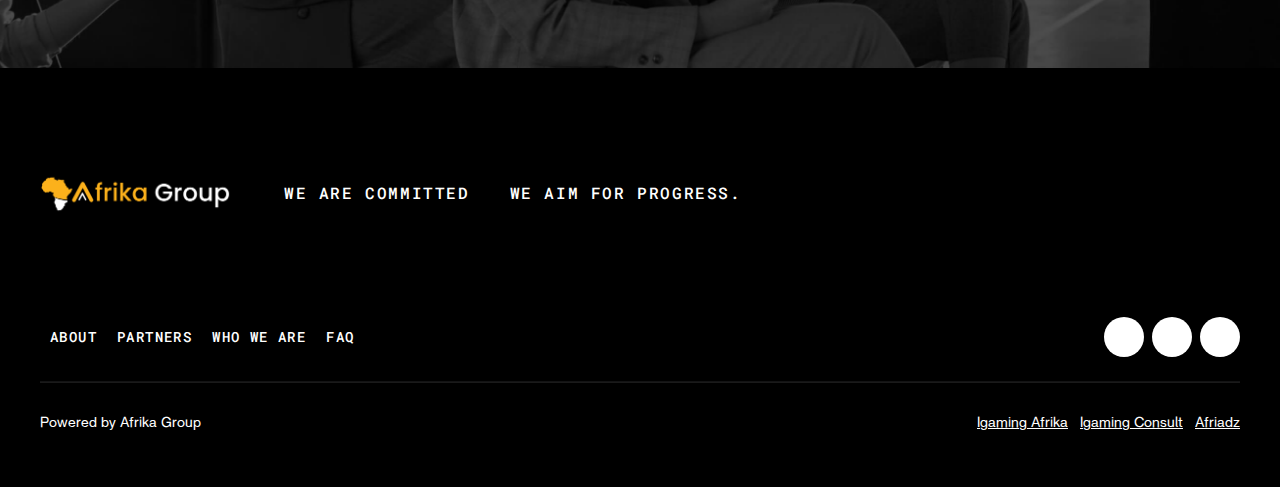
==== commit 1fdea25f: "changing verything to yellow" ====
--- a/index.html
+++ b/index.html
@@ -248,8 +248,8 @@
 						</div><a id="w-node-_1c8ebea2-18cb-4f6b-94df-e566737e177b-cac0adfa" href="https://igamingconsult.africa/"  target="_blank"  class="pricing-card-button w-button">Explore Igaming Consult</a>
 					</div>
 				</div>
-			</div><img src="./assets/images/background/yellow-ribbon-6.gif" loading="lazy" sizes="(max-width: 3200px) 100vw, 3200px" 
-			srcset="./assets/images/background/yellow-ribbon-6.gif 500w, ./assets/images/background/yellow-ribbon-6.gif 800w, ./assets/images/background/yellow-ribbon-6.gif 1080w, ./assets/images/background/yellow-ribbon-6.gif 1600w, ./assets/images/background/yellow-ribbon-6.gif 2000w, ./assets/images/background/yellow-ribbon-6.gif 2600w, ./assets/images/background/yellow-ribbon-6.gif 3200w" alt="" class="pricing-ribbon">
+			</div><img src="./assets/images/background/yellow-ribbon-9.gif" loading="lazy" sizes="(max-width: 3200px) 100vw, 3200px" 
+			srcset="./assets/images/background/yellow-ribbon-9.gif 500w, ./assets/images/background/yellow-ribbon-9.gif 800w, ./assets/images/background/yellow-ribbon-9.gif 1080w, ./assets/images/background/yellow-ribbon-9.gif 1600w, ./assets/images/background/yellow-ribbon-9.gif 2000w, ./assets/images/background/yellow-ribbon-9.gif 2600w, ./assets/images/background/yellow-ribbon-9.gif 3200w" alt="" class="pricing-ribbon">
 		</section>
 		<!-- <section id="Schedule">
 			<div class="w-layout-blockcontainer container w-container"></div>
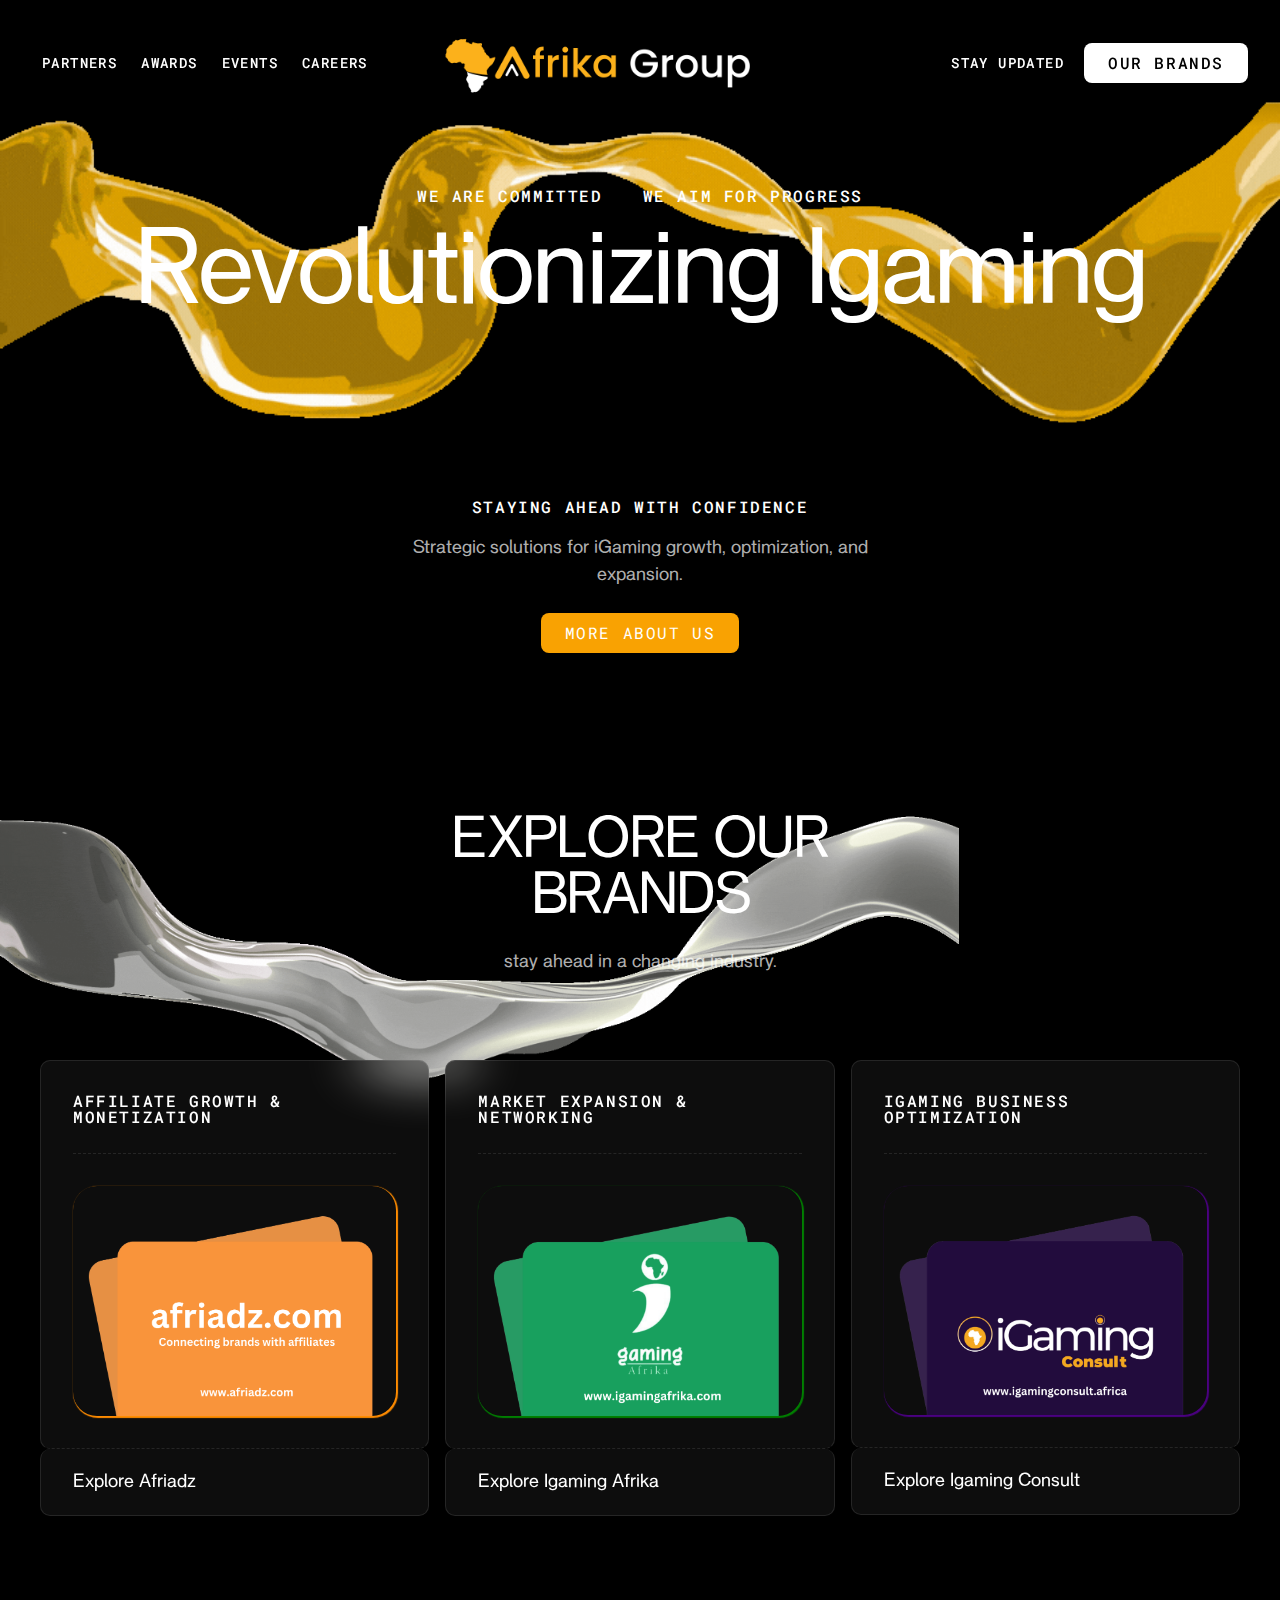
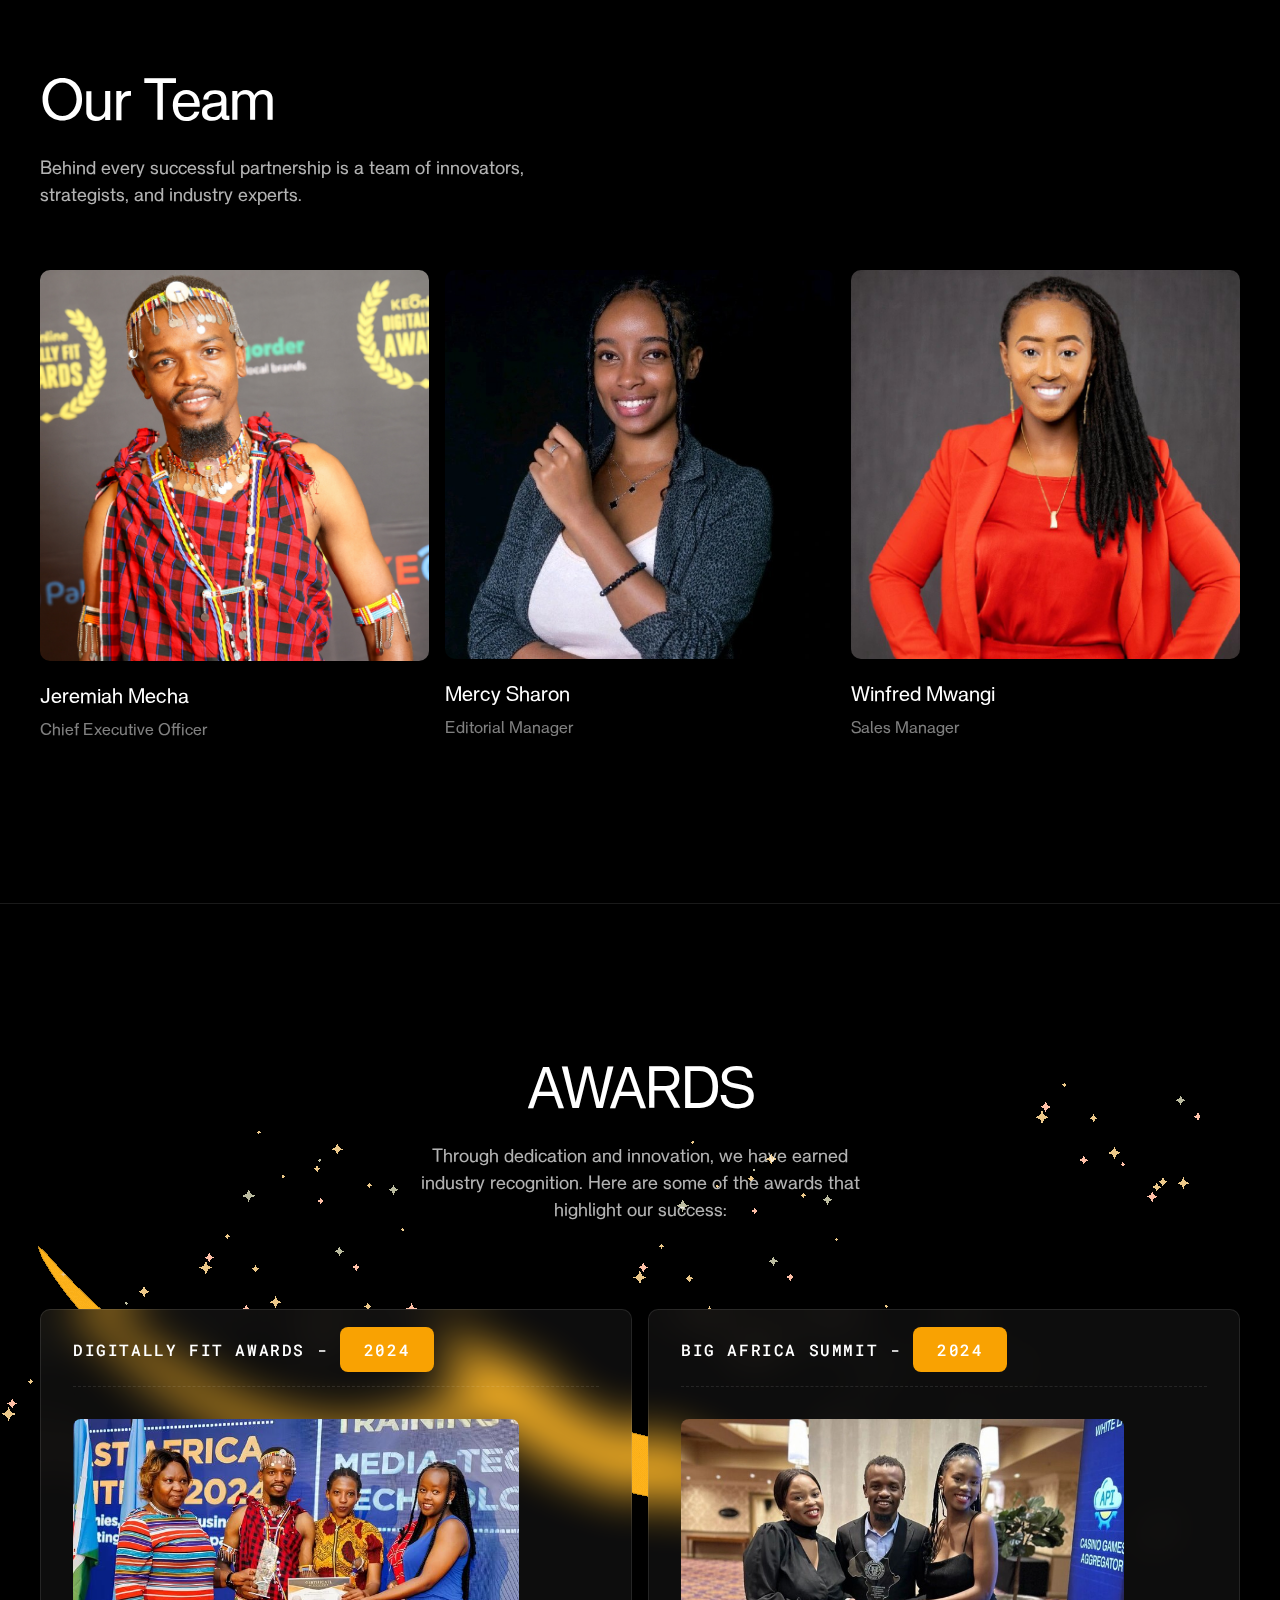
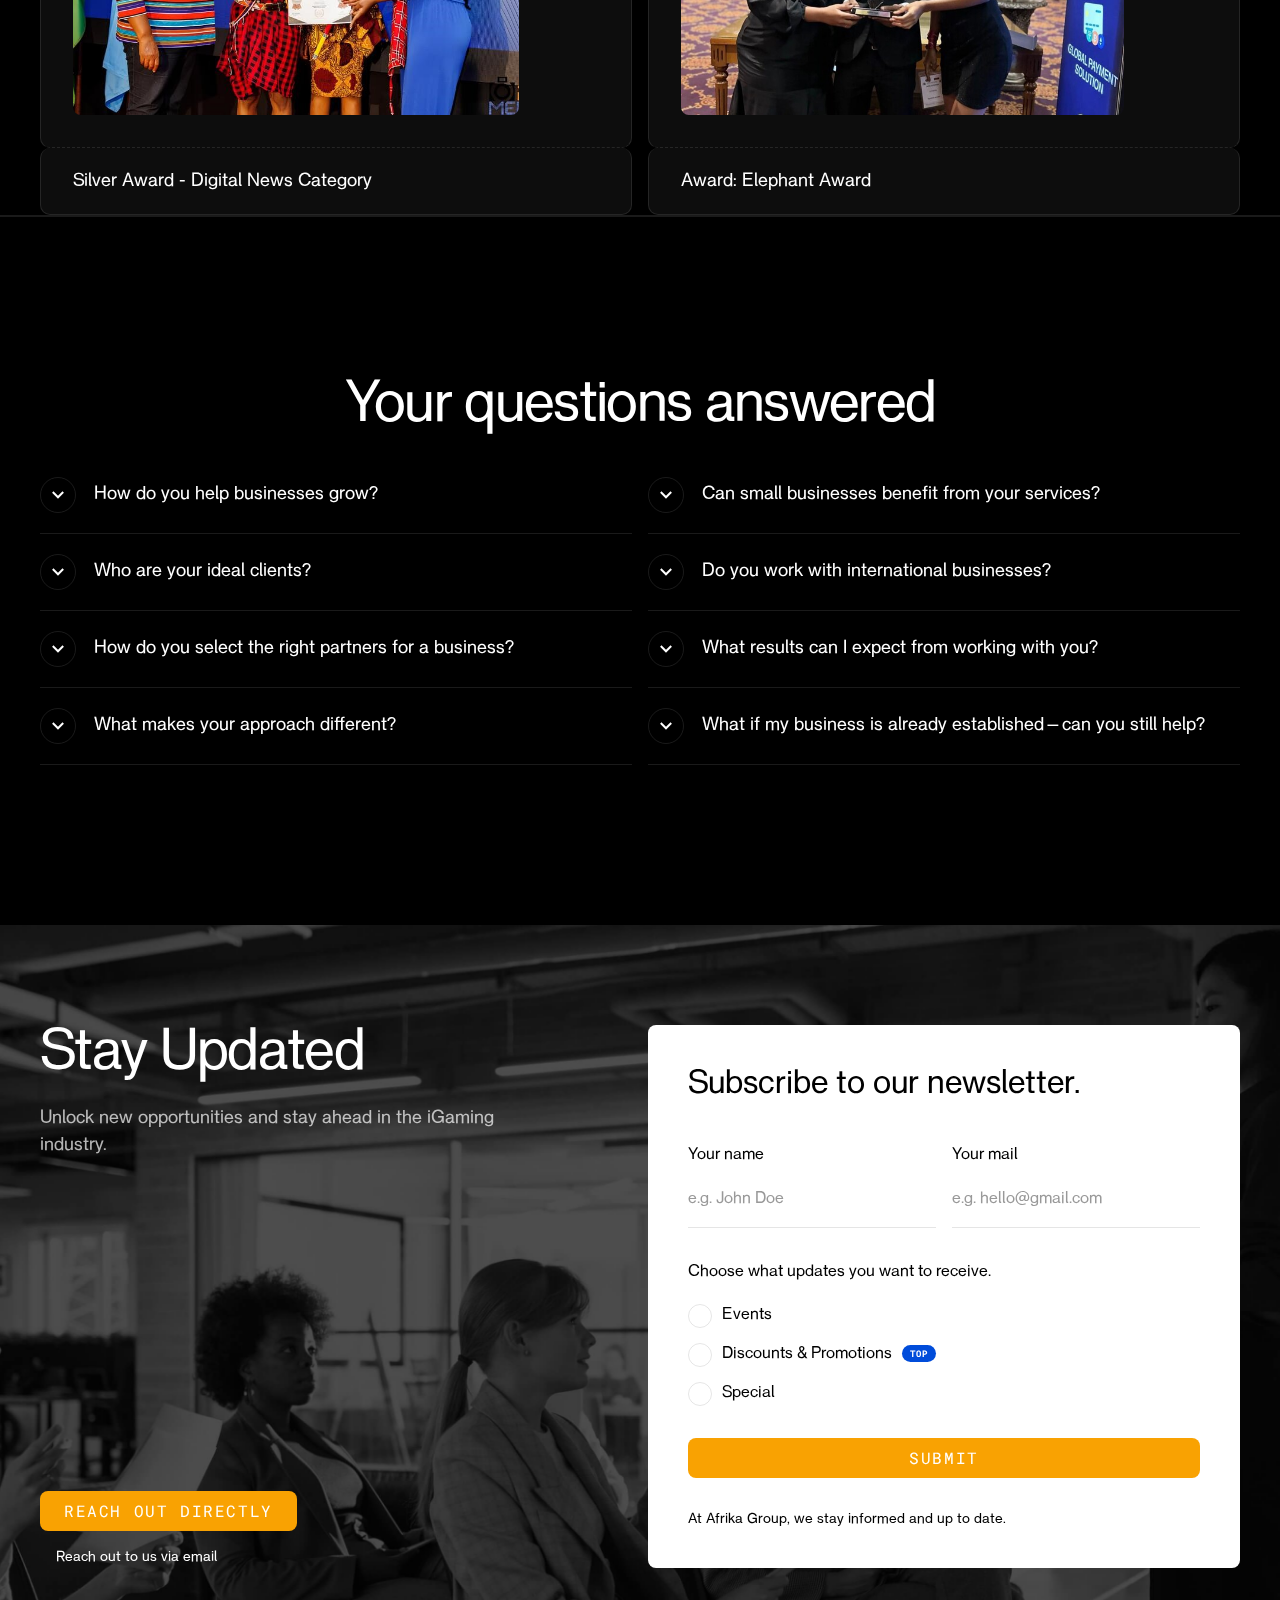
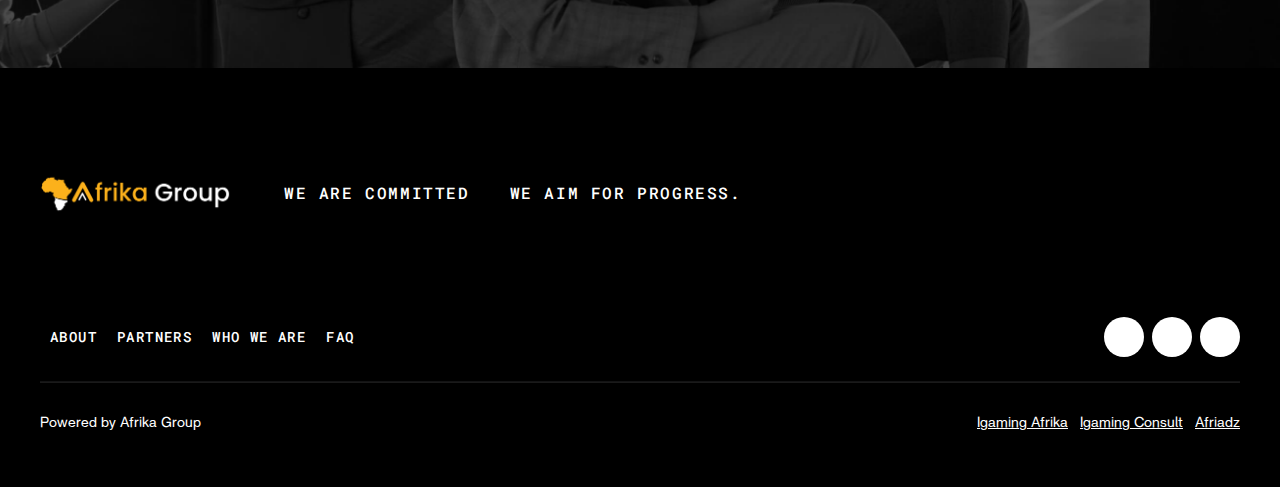
==== commit 8a9369cd: "changing verything to yellow" ====
--- a/index.html
+++ b/index.html
@@ -248,8 +248,8 @@
 						</div><a id="w-node-_1c8ebea2-18cb-4f6b-94df-e566737e177b-cac0adfa" href="https://igamingconsult.africa/"  target="_blank"  class="pricing-card-button w-button">Explore Igaming Consult</a>
 					</div>
 				</div>
-			</div><img src="./assets/images/background/yellow-ribbon-9.gif" loading="lazy" sizes="(max-width: 3200px) 100vw, 3200px" 
-			srcset="./assets/images/background/yellow-ribbon-9.gif 500w, ./assets/images/background/yellow-ribbon-9.gif 800w, ./assets/images/background/yellow-ribbon-9.gif 1080w, ./assets/images/background/yellow-ribbon-9.gif 1600w, ./assets/images/background/yellow-ribbon-9.gif 2000w, ./assets/images/background/yellow-ribbon-9.gif 2600w, ./assets/images/background/yellow-ribbon-9.gif 3200w" alt="" class="pricing-ribbon">
+			</div><img src="./assets/images/background/yellow-ribbon-10.gif" loading="lazy" sizes="(max-width: 3200px) 100vw, 3200px" 
+			srcset="./assets/images/background/yellow-ribbon-10.gif 500w, ./assets/images/background/yellow-ribbon-10.gif 800w, ./assets/images/background/yellow-ribbon-10.gif 1080w, ./assets/images/background/yellow-ribbon-10.gif 1600w, ./assets/images/background/yellow-ribbon-10.gif 2000w, ./assets/images/background/yellow-ribbon-10.gif 2600w, ./assets/images/background/yellow-ribbon-10.gif 3200w" alt="" class="pricing-ribbon">
 		</section>
 		<!-- <section id="Schedule">
 			<div class="w-layout-blockcontainer container w-container"></div>
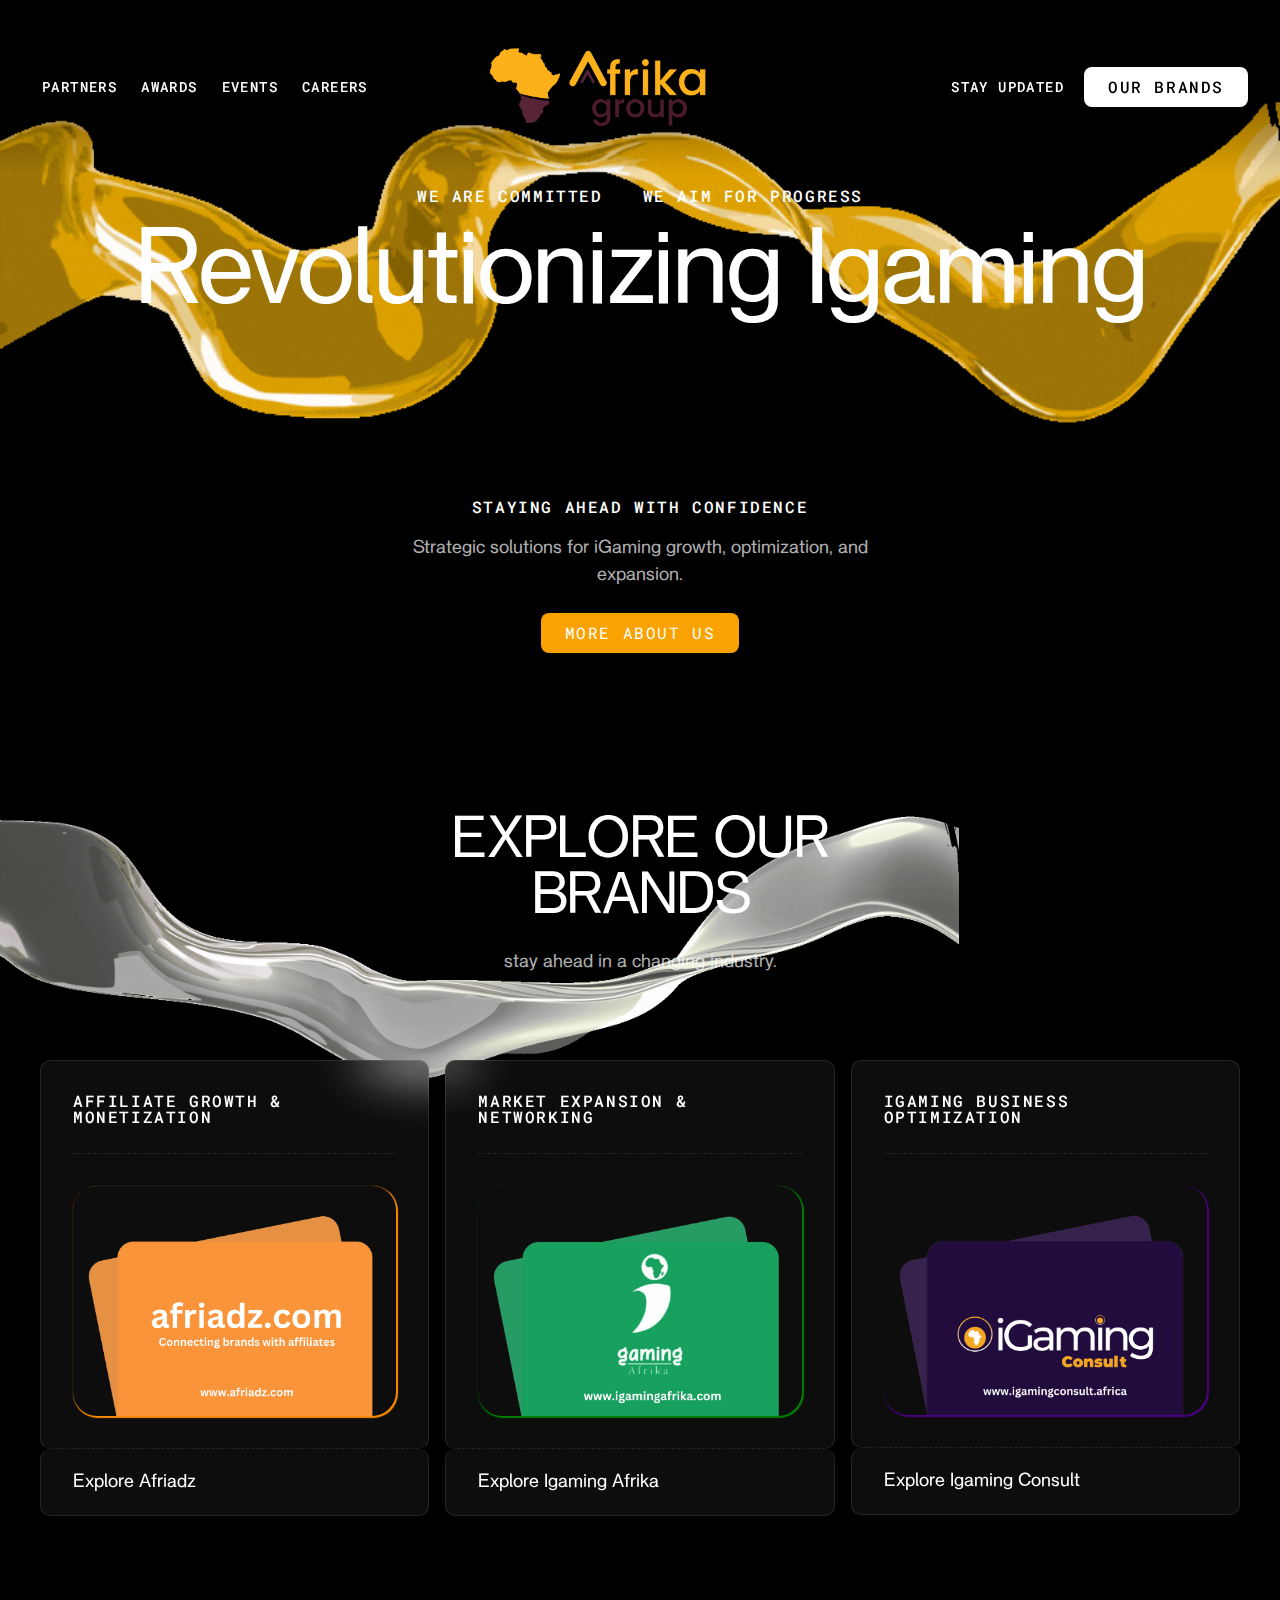
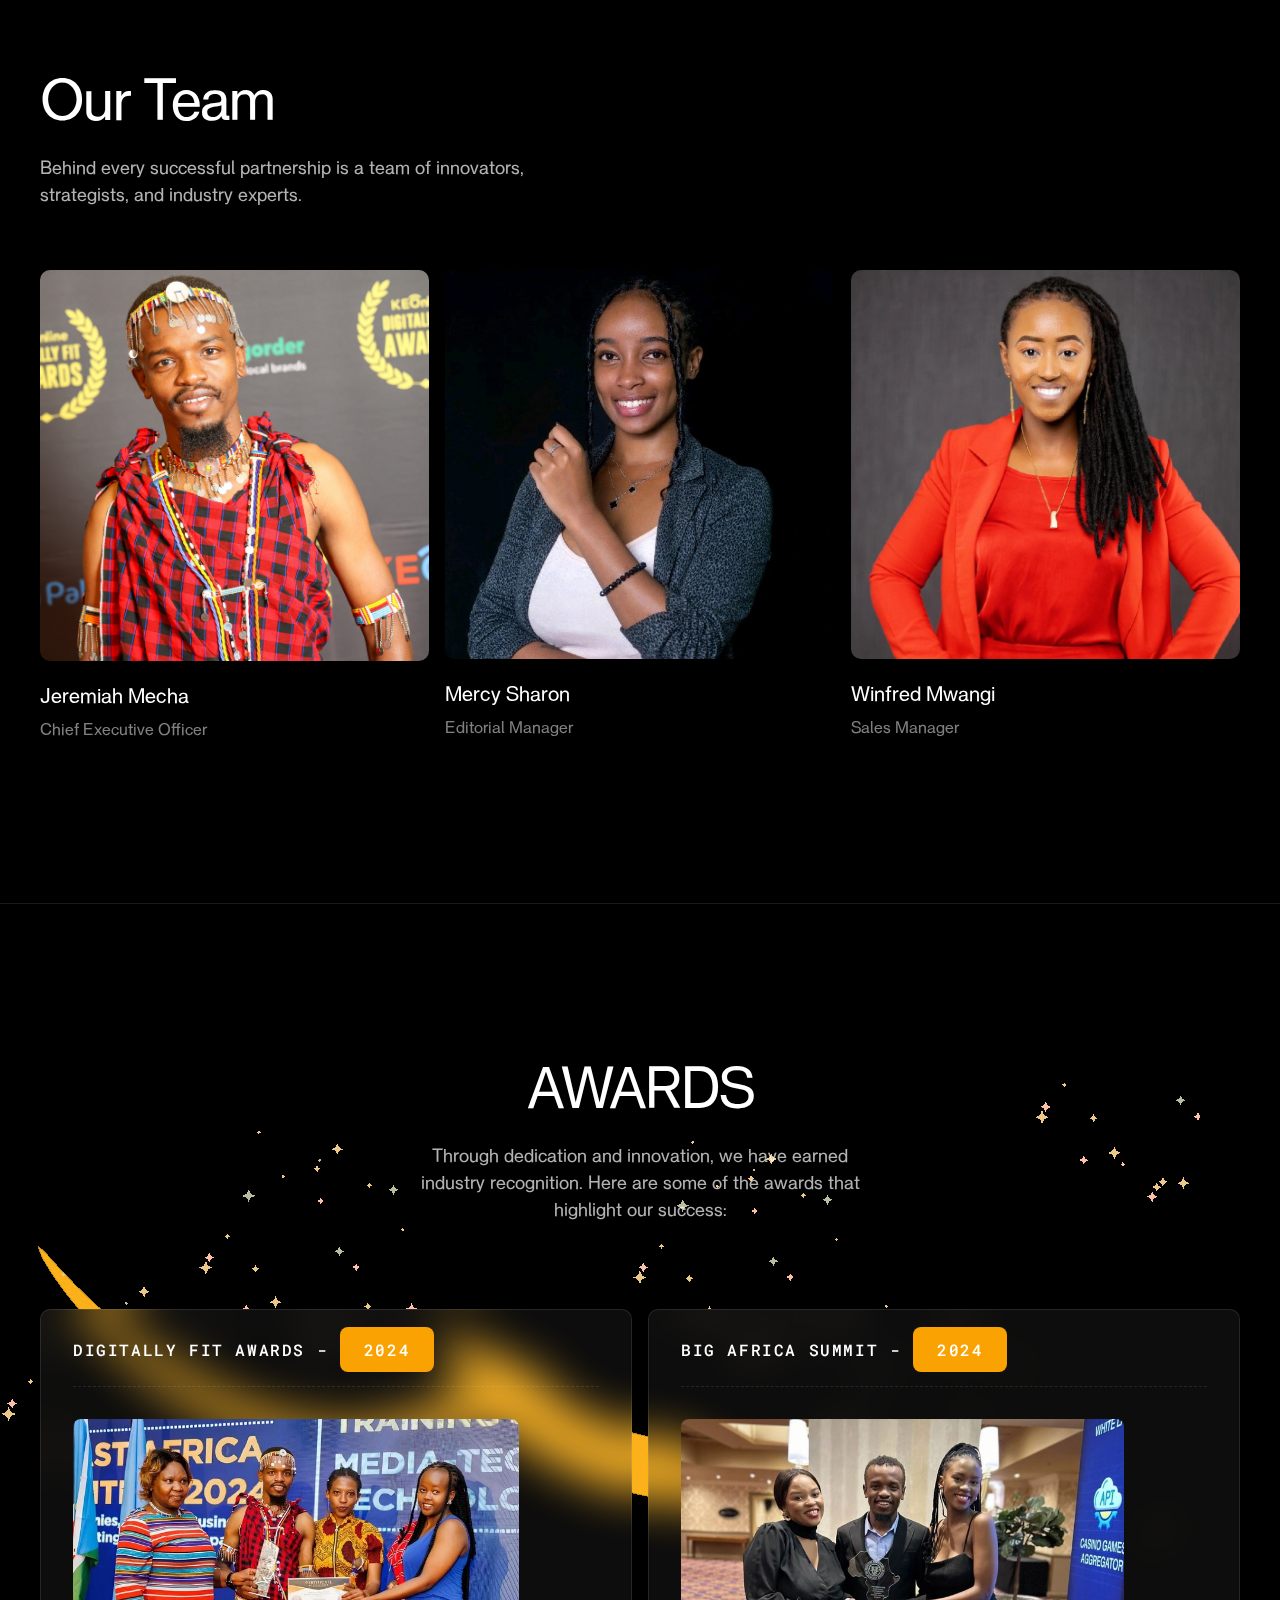
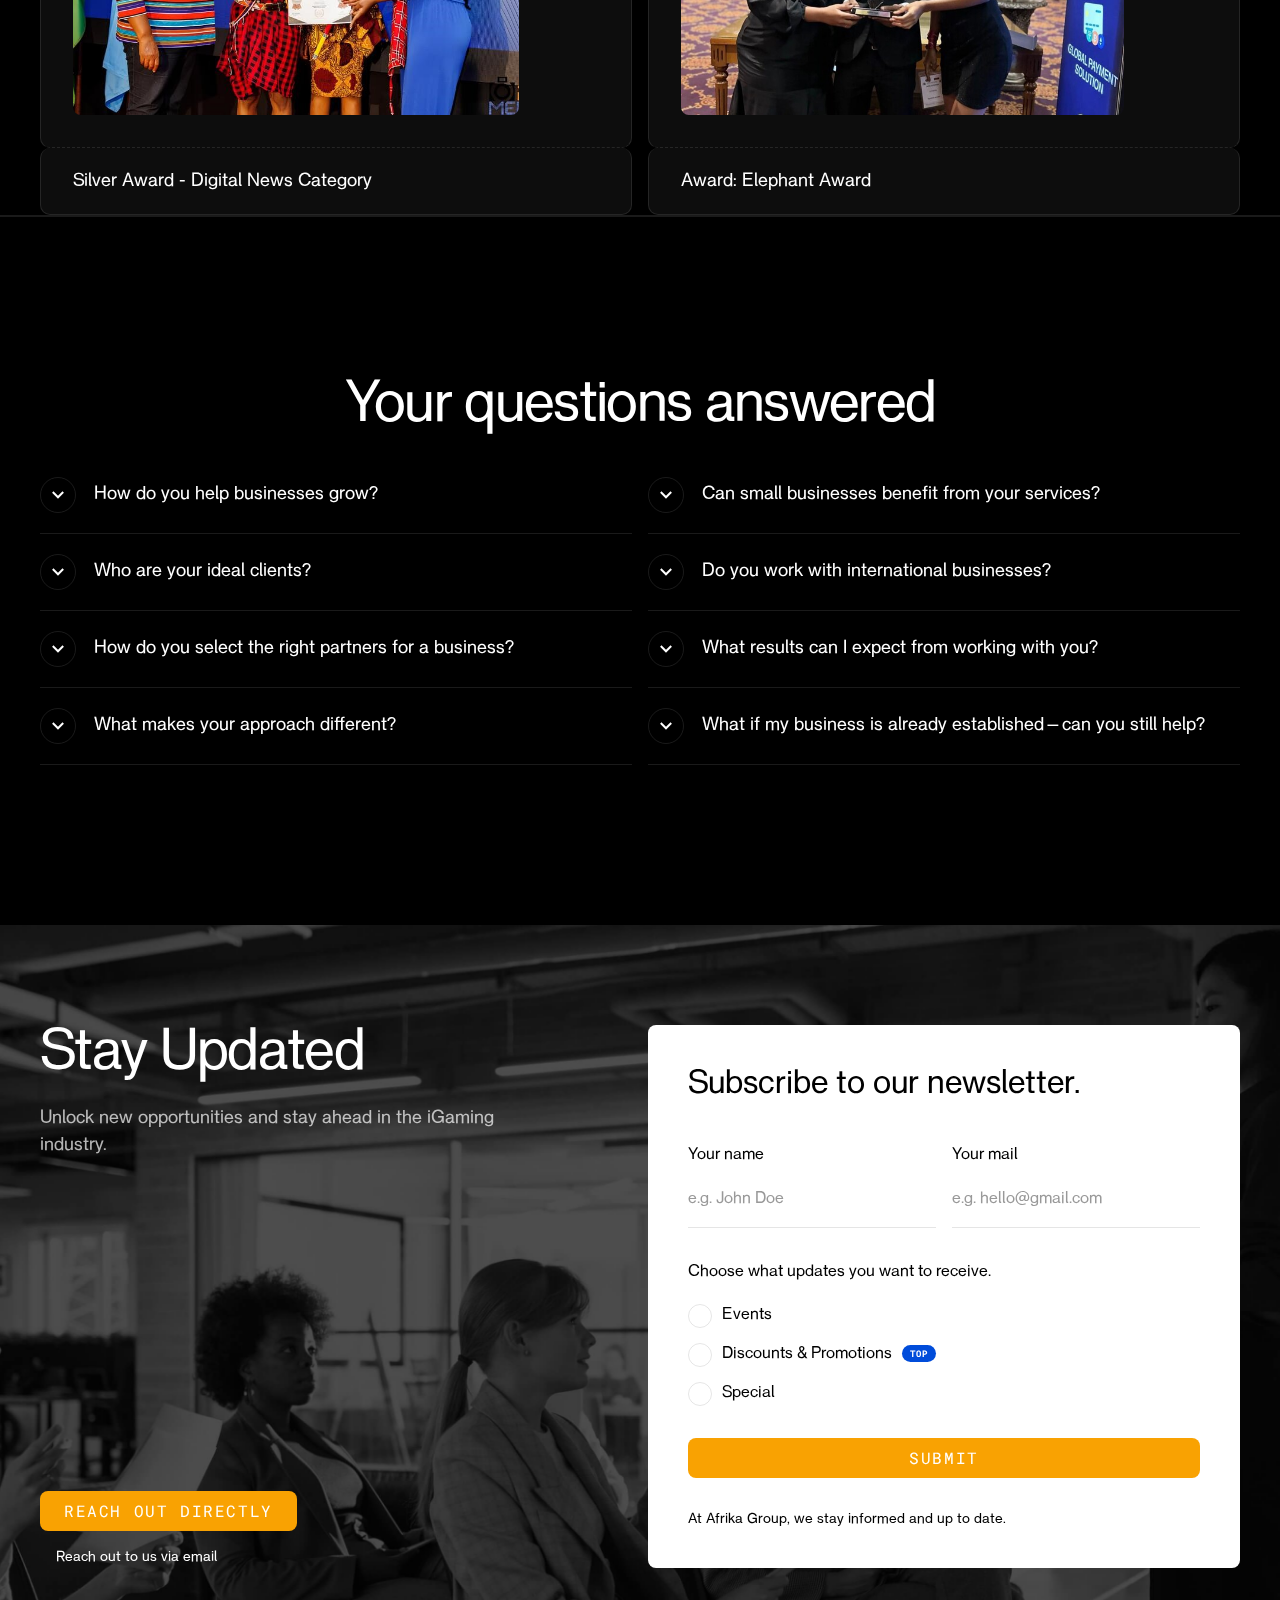
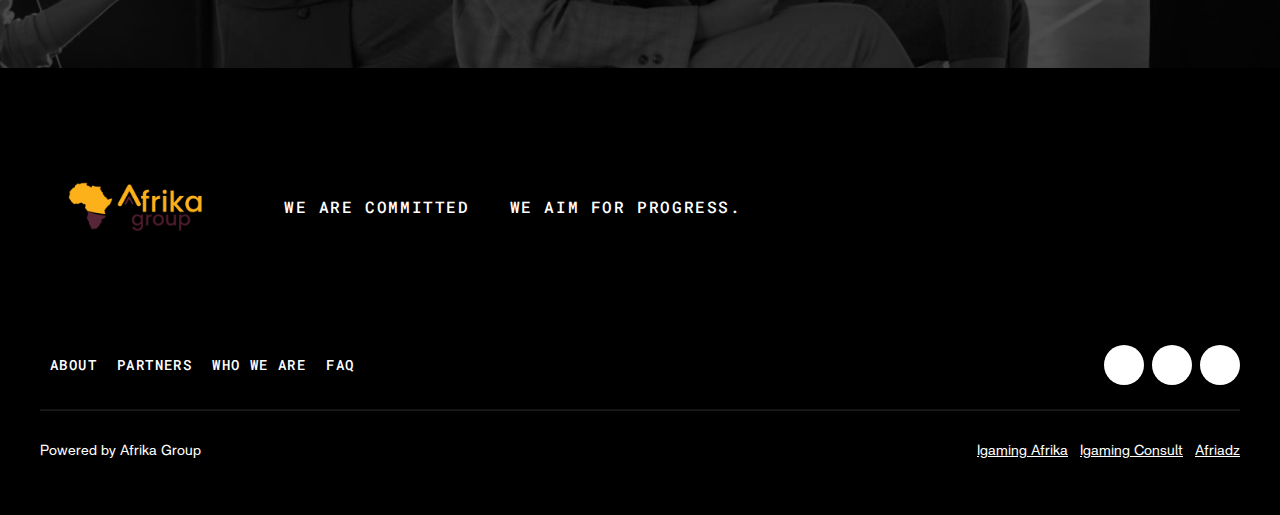
==== commit bf50f8dc: "changed logo 001" ====
--- a/index.html
+++ b/index.html
@@ -171,7 +171,7 @@
 					<div class="nav-right-content mobile">
 						<a href="#our-brands" class="white-button w-button">Our Brands</a>
 					</div>
-				</nav><img src="./assets/images/logos/new-logo-2.png" loading="lazy" id="w-node-c73aadeb-e73d-9218-7974-1951b9d01444-29e39792" alt="" class="image">
+				</nav><img src="./assets/images/logos/new-logo-4.png" loading="lazy" id="w-node-c73aadeb-e73d-9218-7974-1951b9d01444-29e39792" alt="" class="image">
 				<div id="w-node-f1c308e5-a656-2ef3-31f7-094629e397a4-29e39792" class="nav-right">
 					<div class="menu-button w-nav-button"><img loading="lazy" src="../cdn.prod.website-files.com/67b03b246d40c60acac0adc1/67b03b246d40c60acac0ae15_hamburger%20white.svg" alt=""></div>
 					<div class="nav-right-content desktop">
@@ -526,7 +526,7 @@
 		</section>
 		<section class="footer">
 			<div class="w-layout-blockcontainer container w-container">
-				<div class="footer-top"><a href="/" aria-current="page" class="w-inline-block w--current"><img src="./assets/images/logos/new-logo-2.png" loading="lazy" width="194" alt=""></a>
+				<div class="footer-top"><a href="/" aria-current="page" class="w-inline-block w--current"><img src="./assets/images/logos/new-logo-4.png" loading="lazy" width="194" alt=""></a>
 					<div class="tag-flex vertical">
 						<div class="title no-space-bottom">we are committed</div>
 						<div class="title no-space-bottom">We aim for progress.</div>
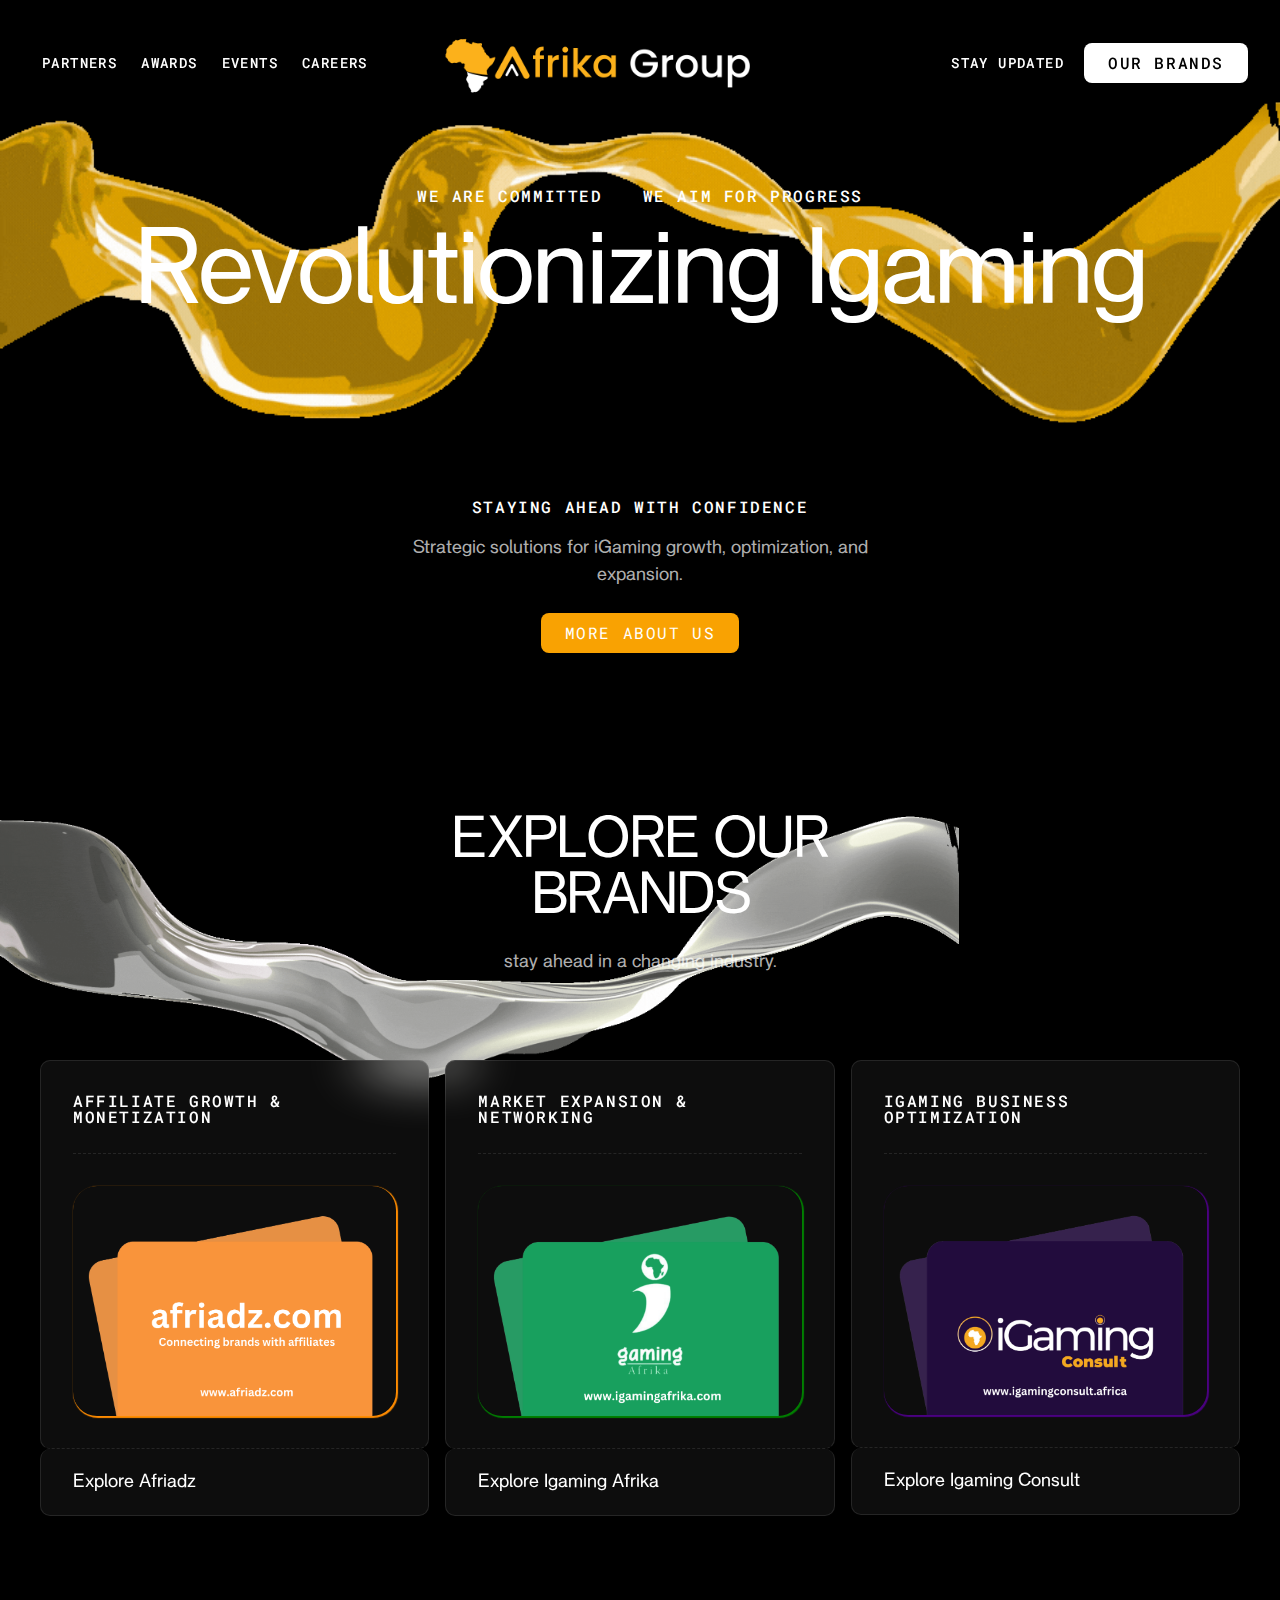
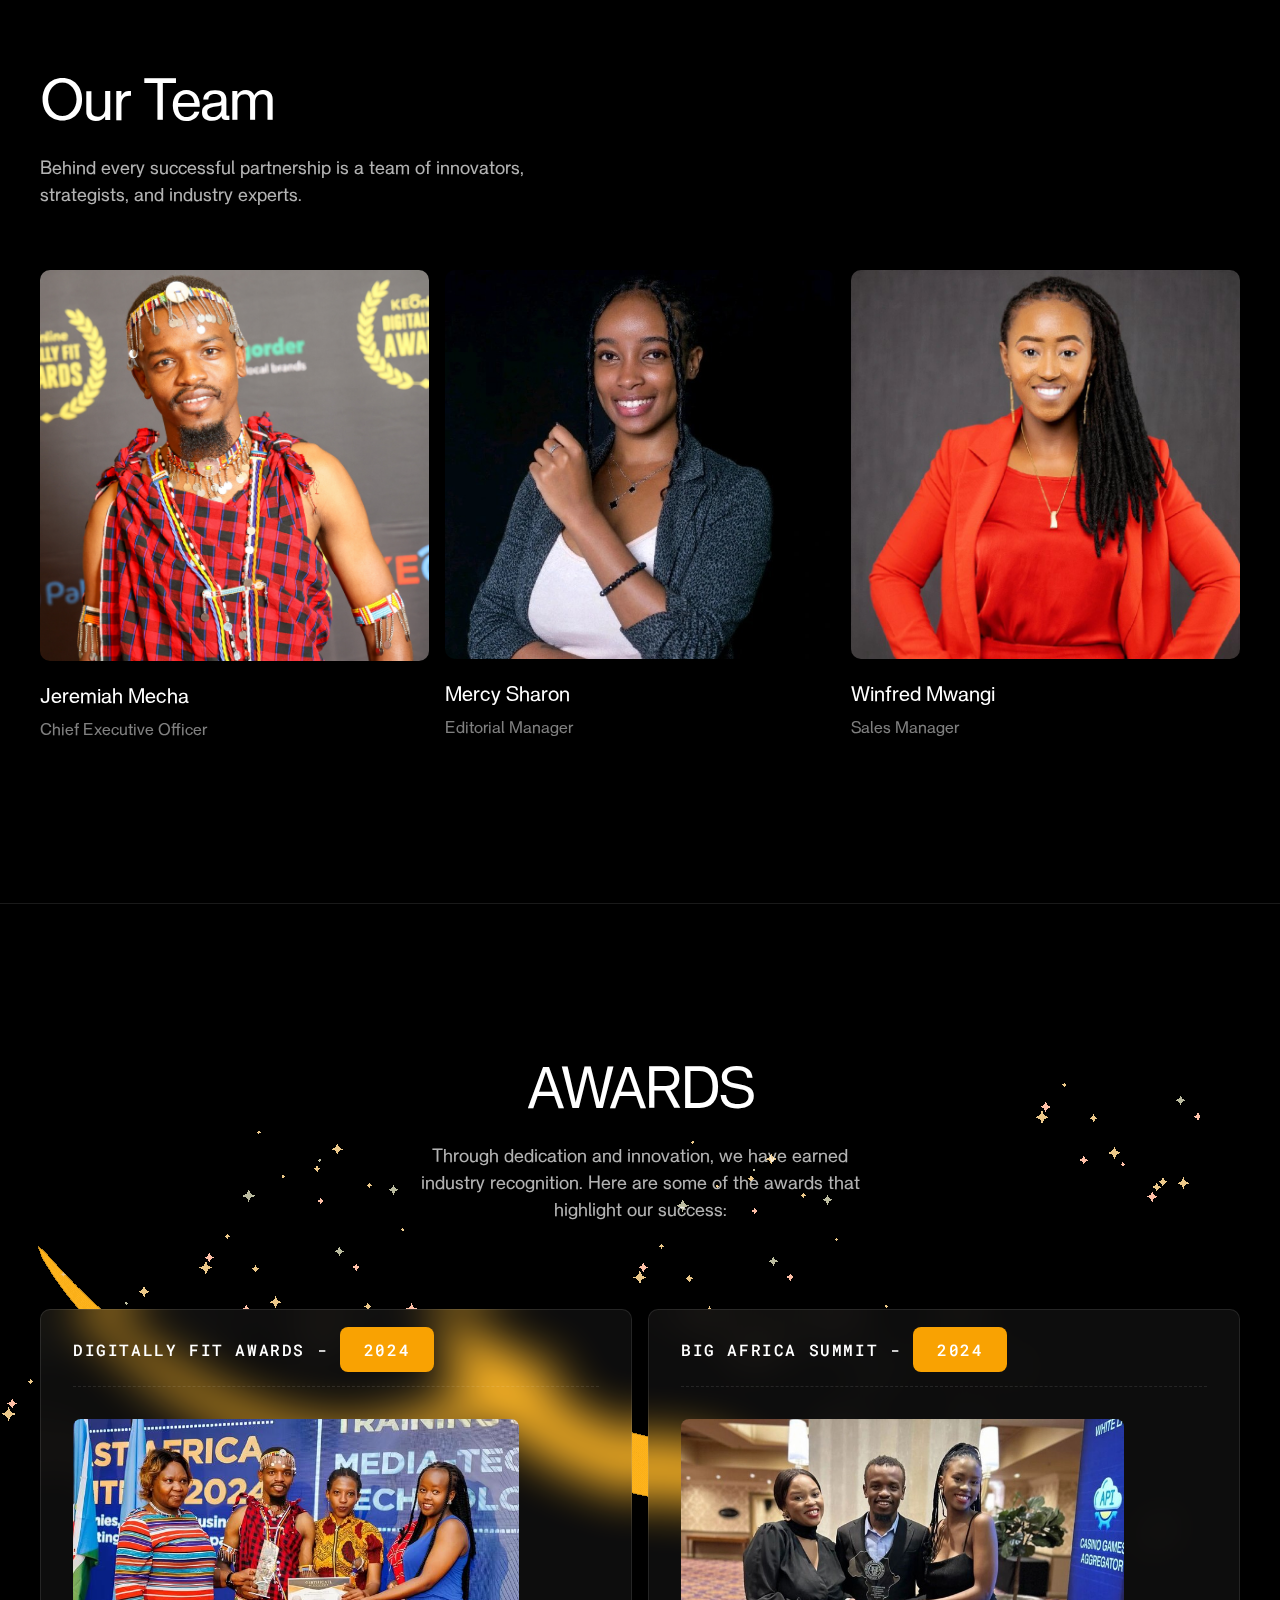
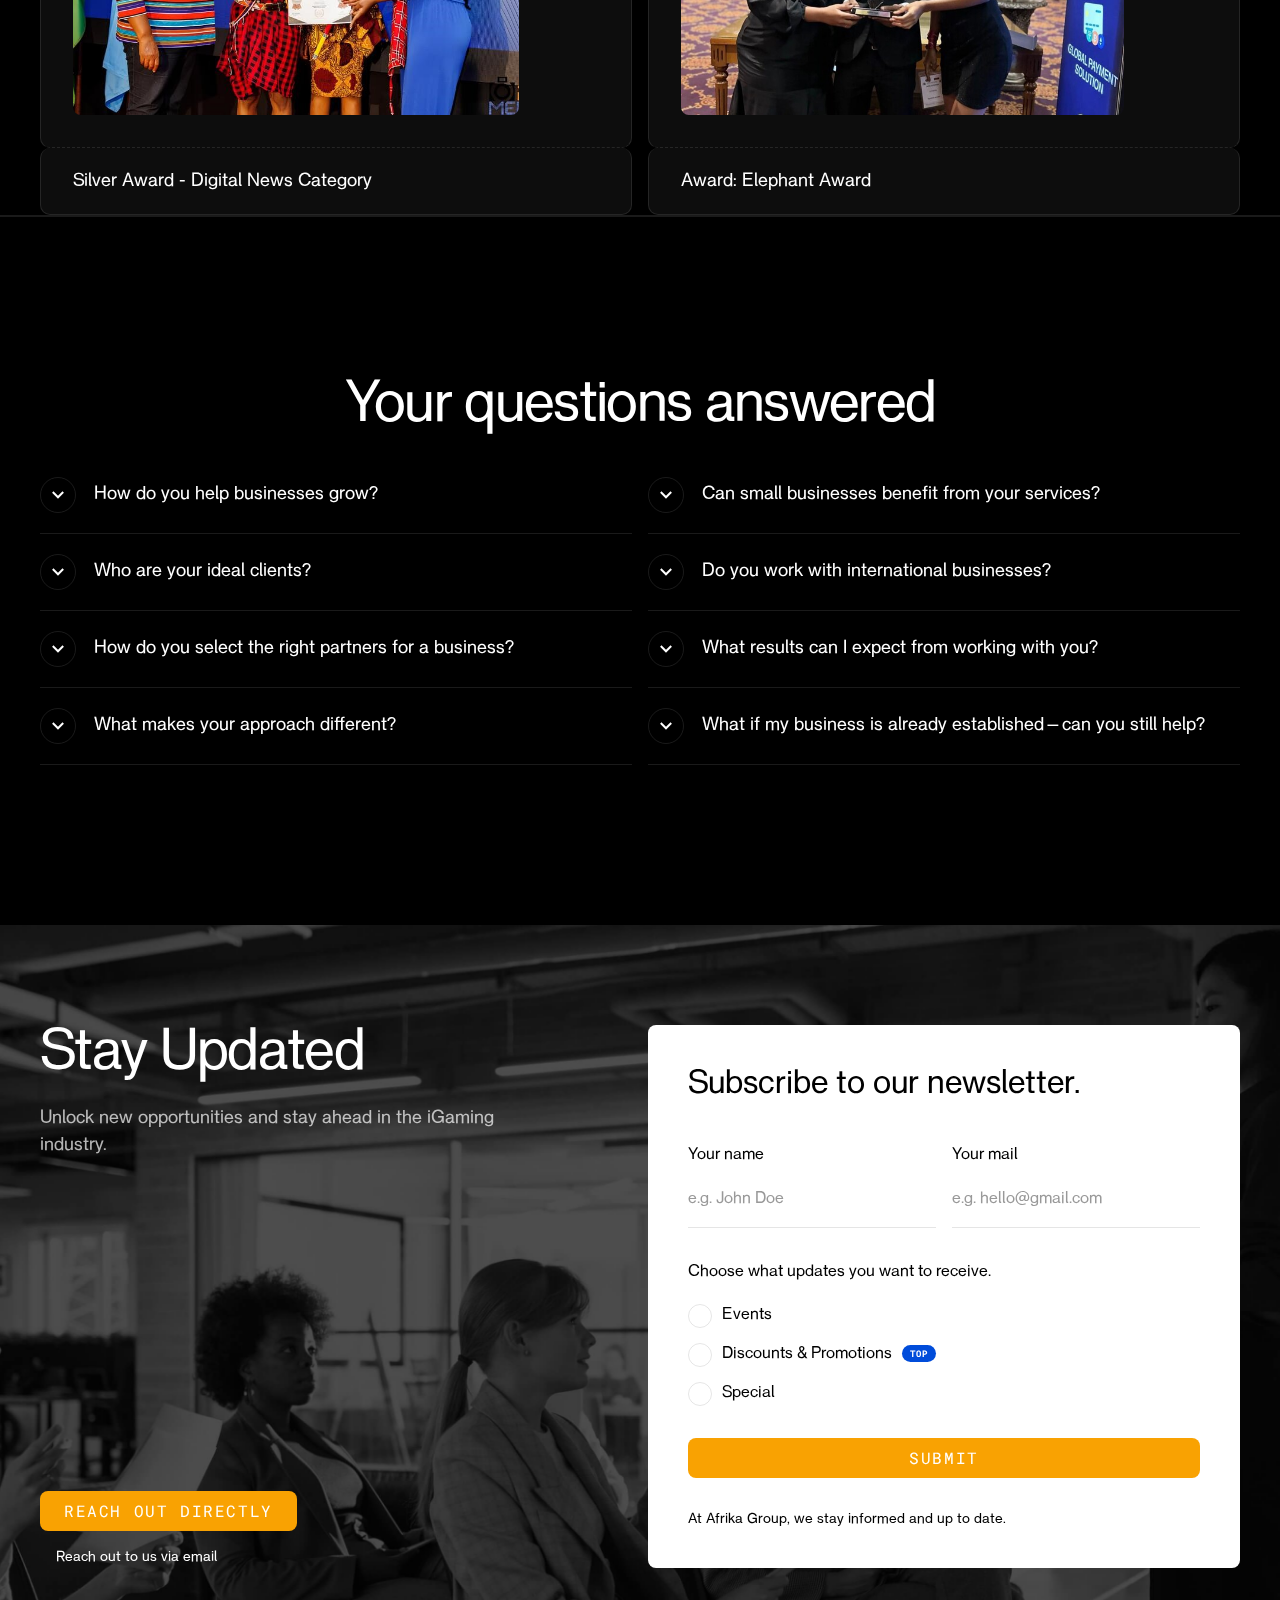
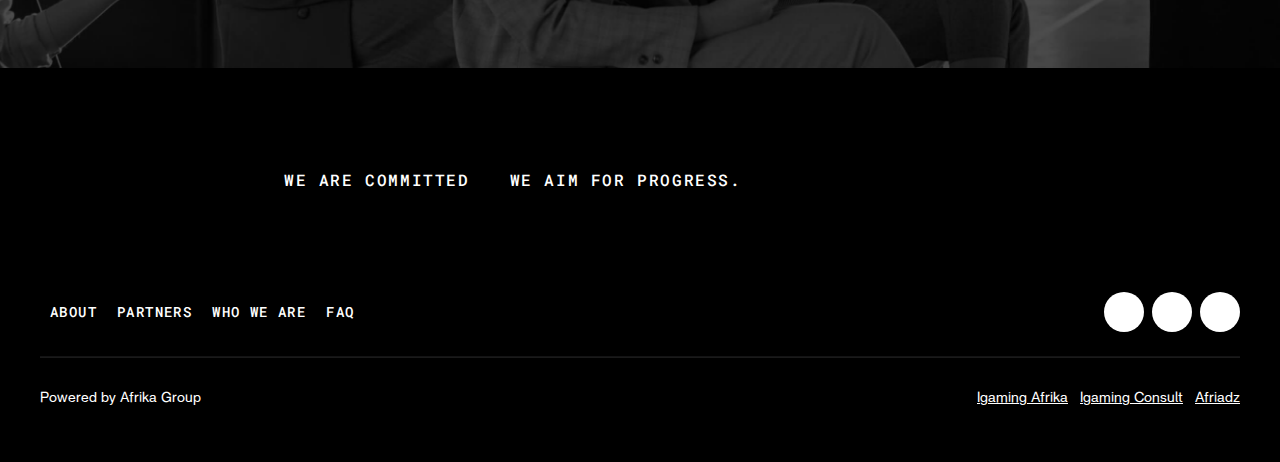
==== commit 4b38752b: "added" ====
--- a/index.html
+++ b/index.html
@@ -171,7 +171,7 @@
 					<div class="nav-right-content mobile">
 						<a href="#our-brands" class="white-button w-button">Our Brands</a>
 					</div>
-				</nav><img src="./assets/images/logos/new-logo-4.png" loading="lazy" id="w-node-c73aadeb-e73d-9218-7974-1951b9d01444-29e39792" alt="" class="image">
+				</nav><img src="./assets/images/logos/new-logo-5.png" loading="lazy" id="w-node-c73aadeb-e73d-9218-7974-1951b9d01444-29e39792" alt="" class="image">
 				<div id="w-node-f1c308e5-a656-2ef3-31f7-094629e397a4-29e39792" class="nav-right">
 					<div class="menu-button w-nav-button"><img loading="lazy" src="../cdn.prod.website-files.com/67b03b246d40c60acac0adc1/67b03b246d40c60acac0ae15_hamburger%20white.svg" alt=""></div>
 					<div class="nav-right-content desktop">
@@ -526,7 +526,7 @@
 		</section>
 		<section class="footer">
 			<div class="w-layout-blockcontainer container w-container">
-				<div class="footer-top"><a href="/" aria-current="page" class="w-inline-block w--current"><img src="./assets/images/logos/new-logo-4.png" loading="lazy" width="194" alt=""></a>
+				<div class="footer-top"><a href="/" aria-current="page" class="w-inline-block w--current"><img src="./assets/images/logos/new-logo-6.png" loading="lazy" width="194" alt=""></a>
 					<div class="tag-flex vertical">
 						<div class="title no-space-bottom">we are committed</div>
 						<div class="title no-space-bottom">We aim for progress.</div>
